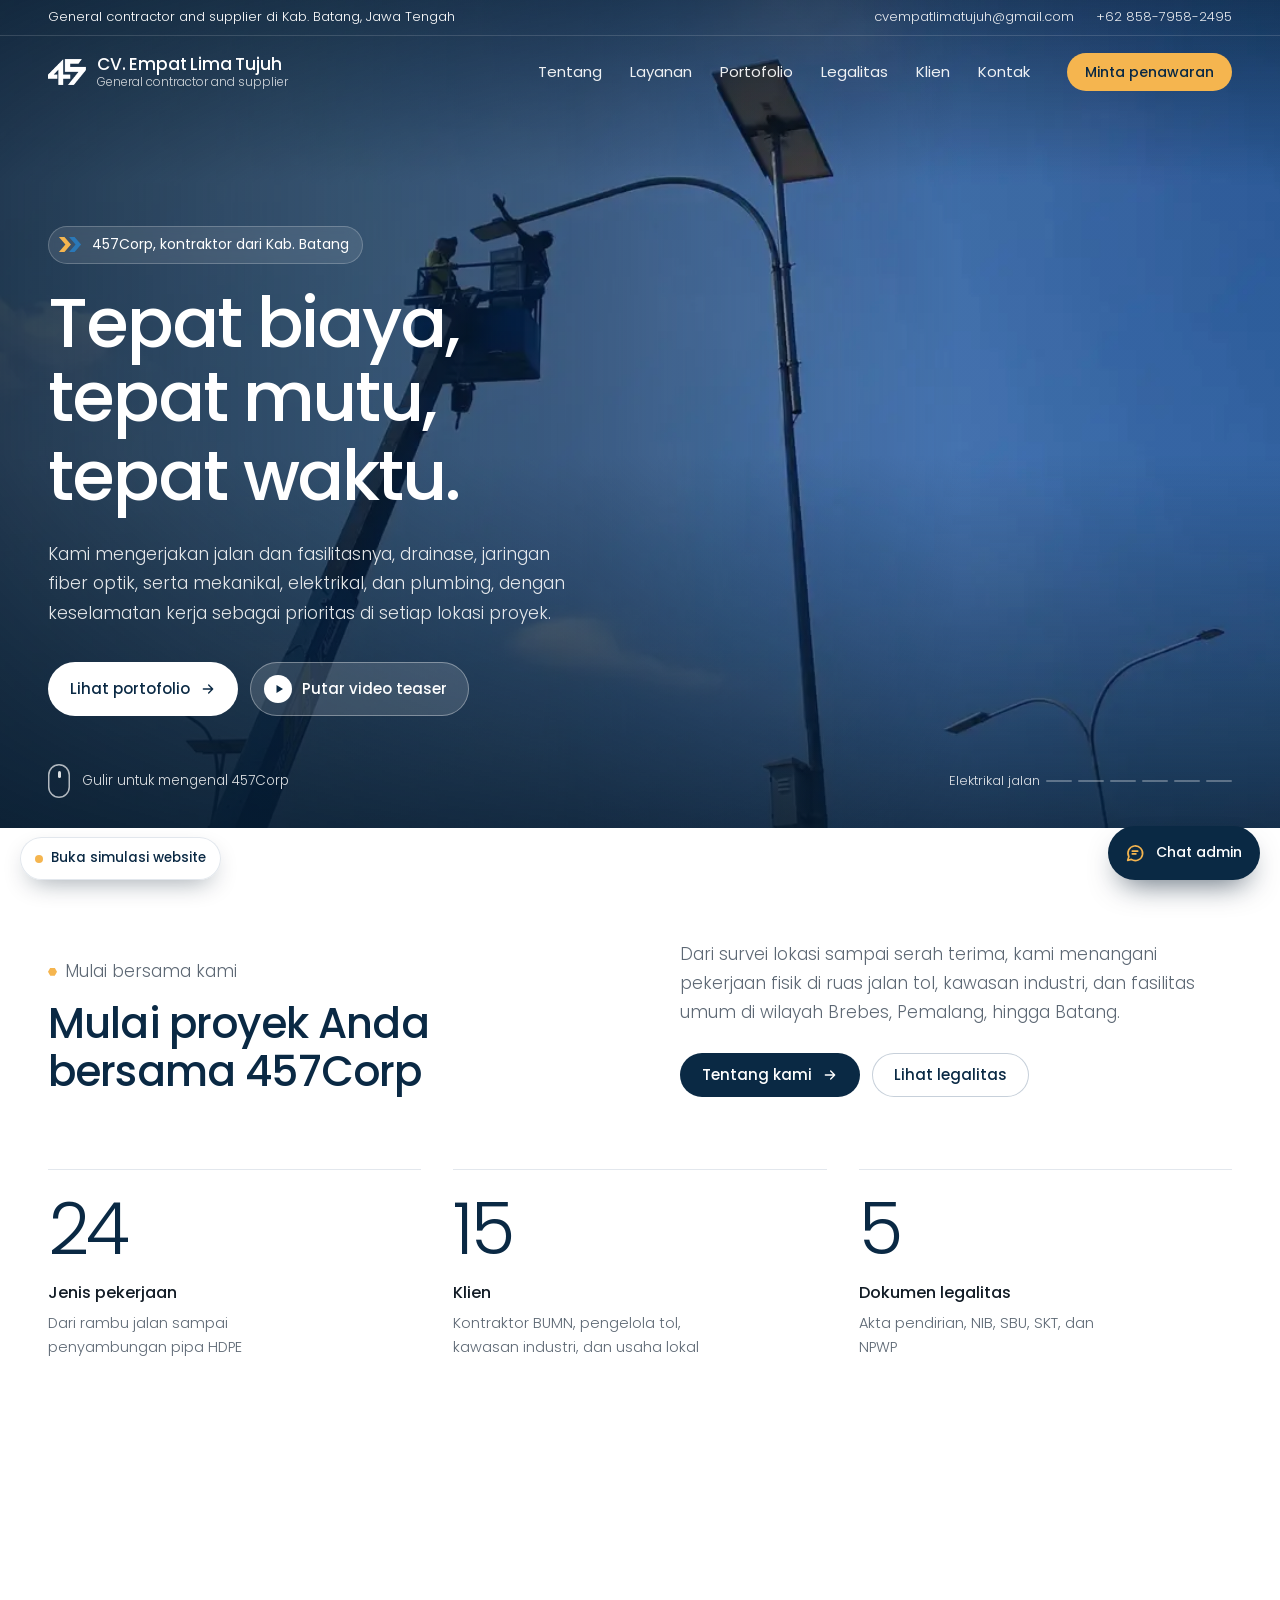
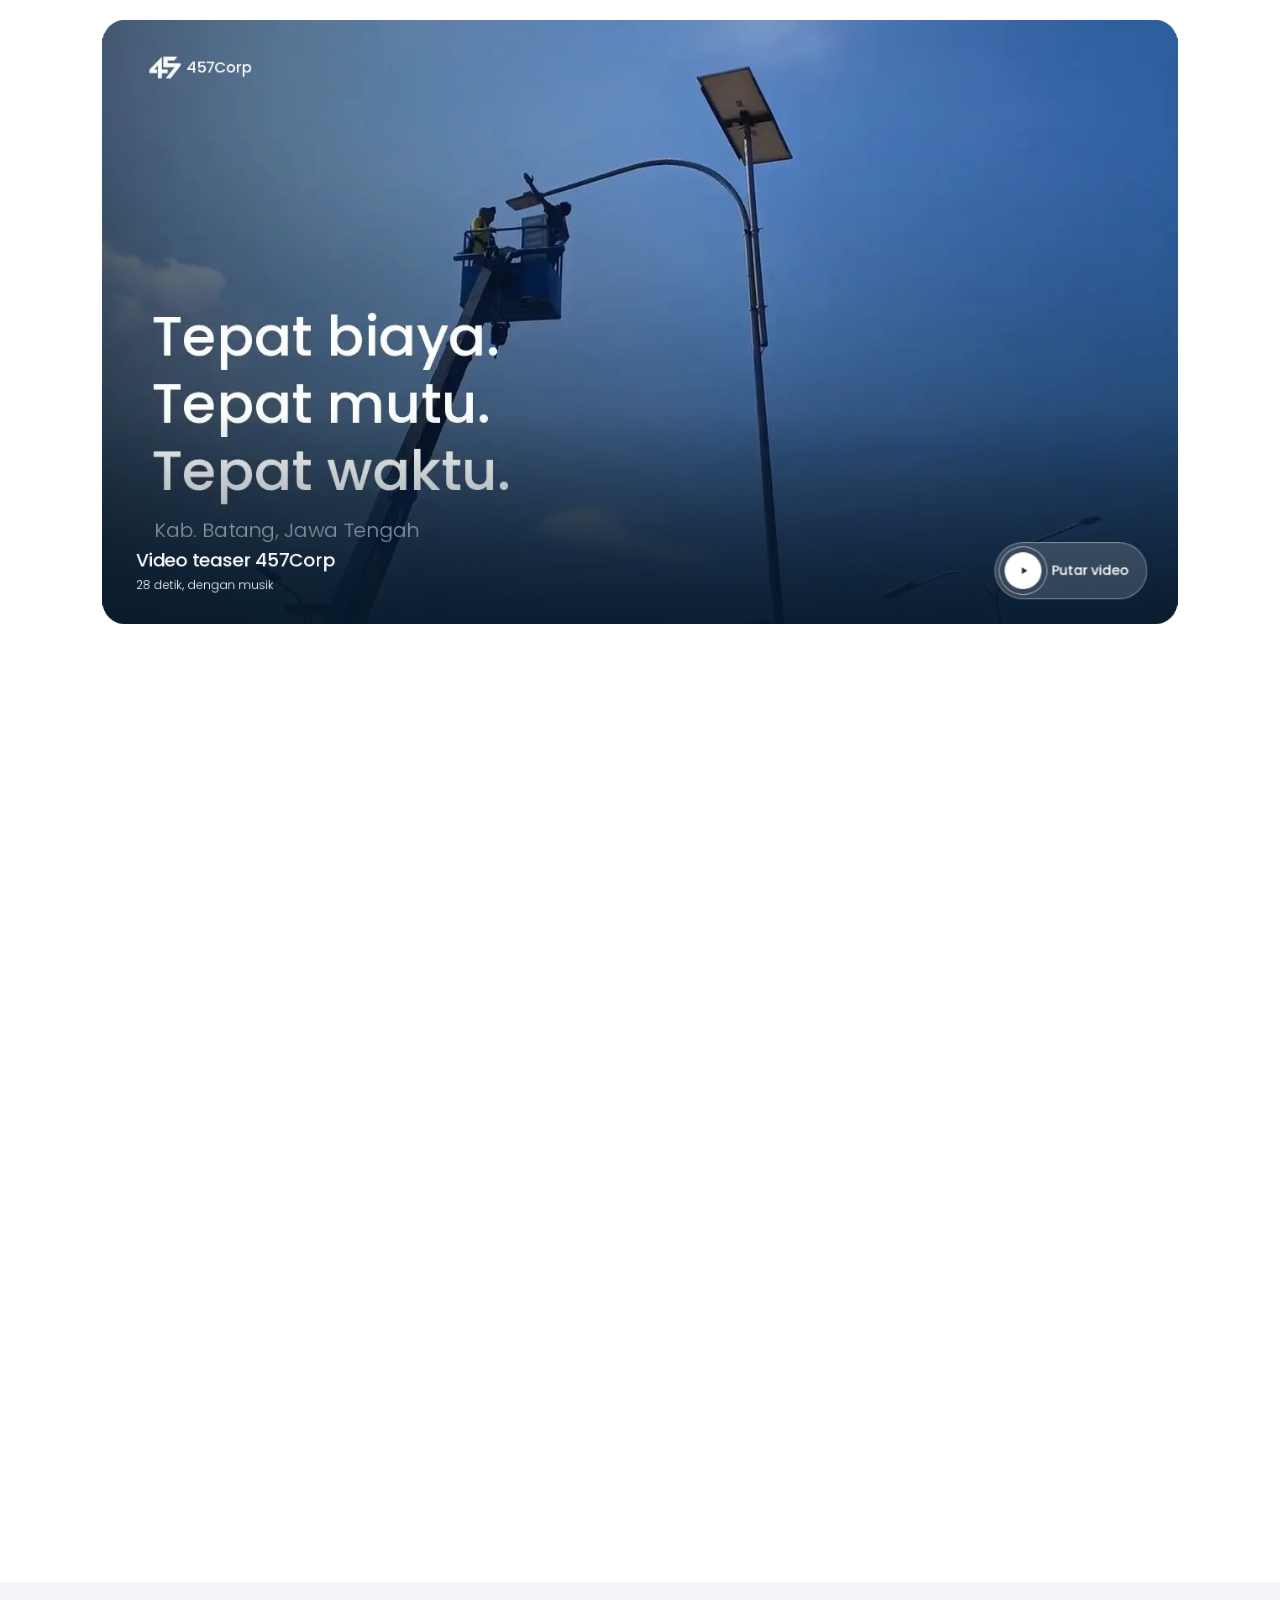
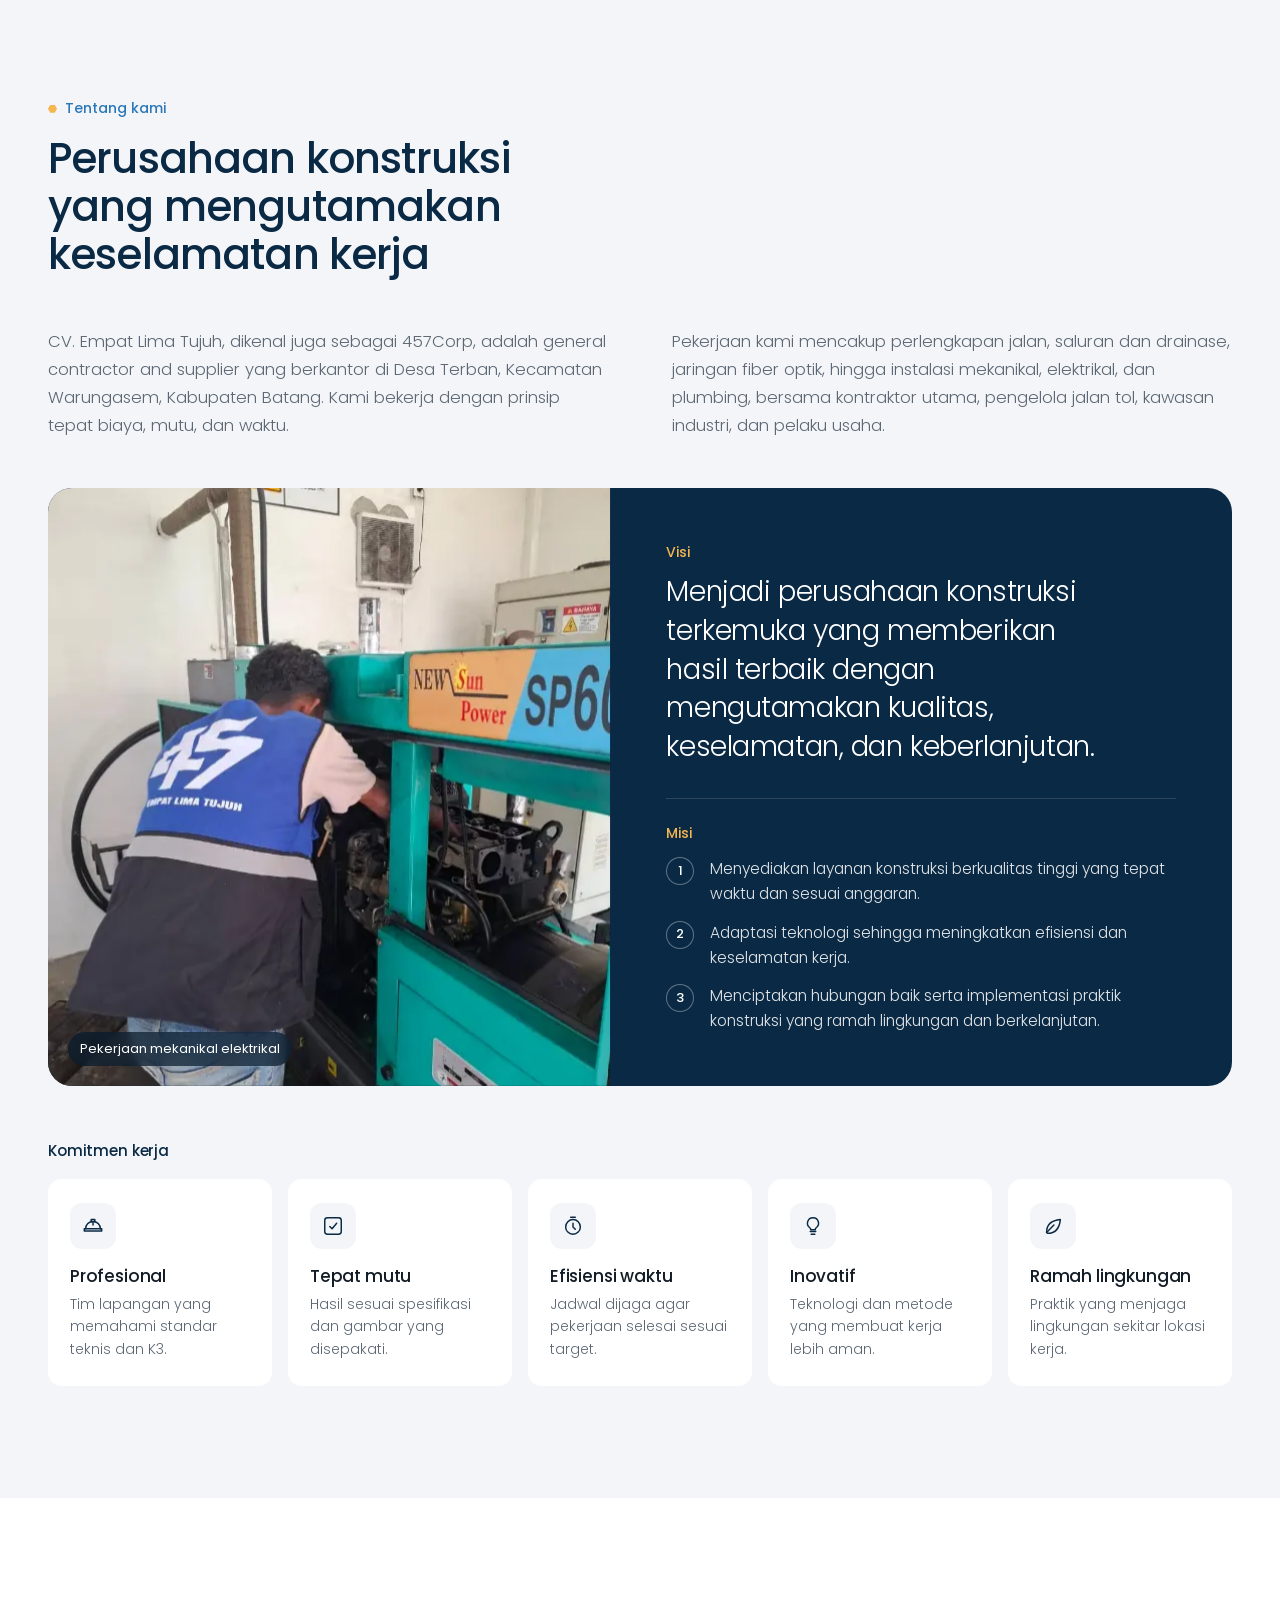
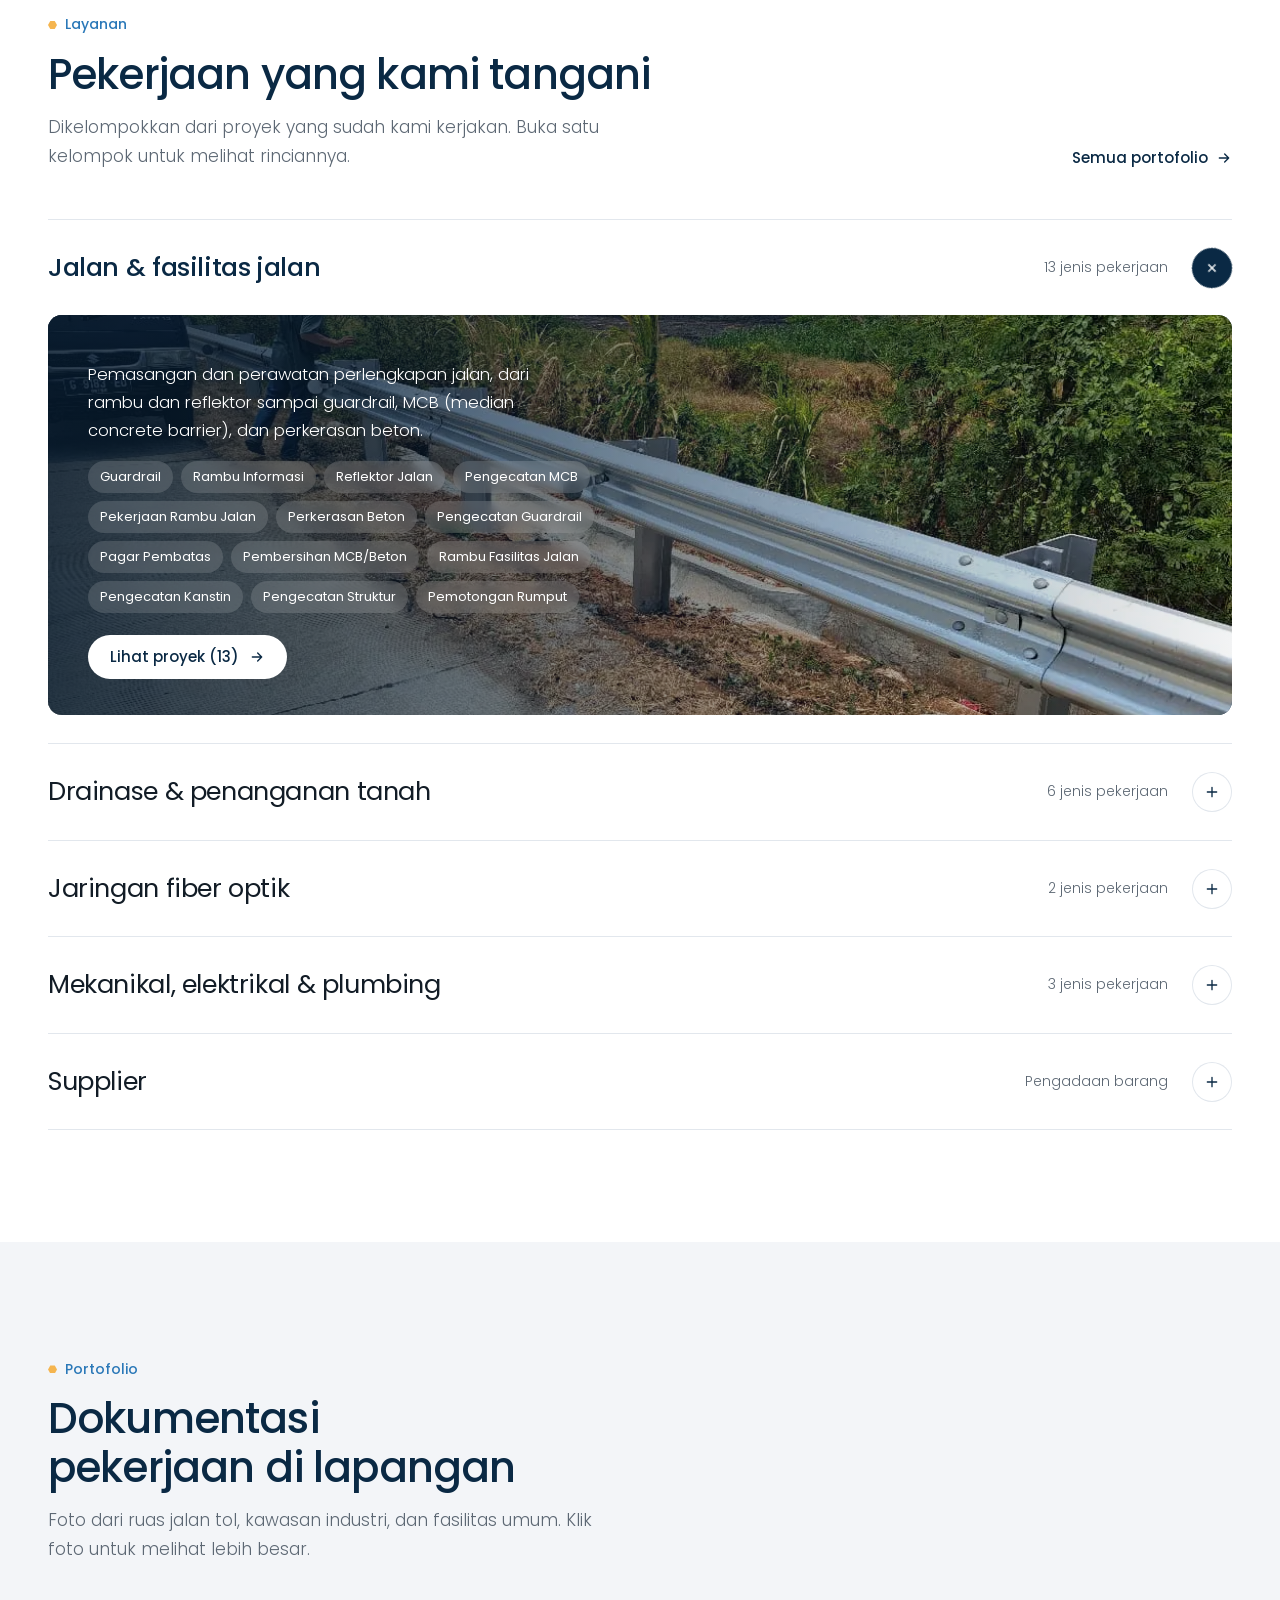
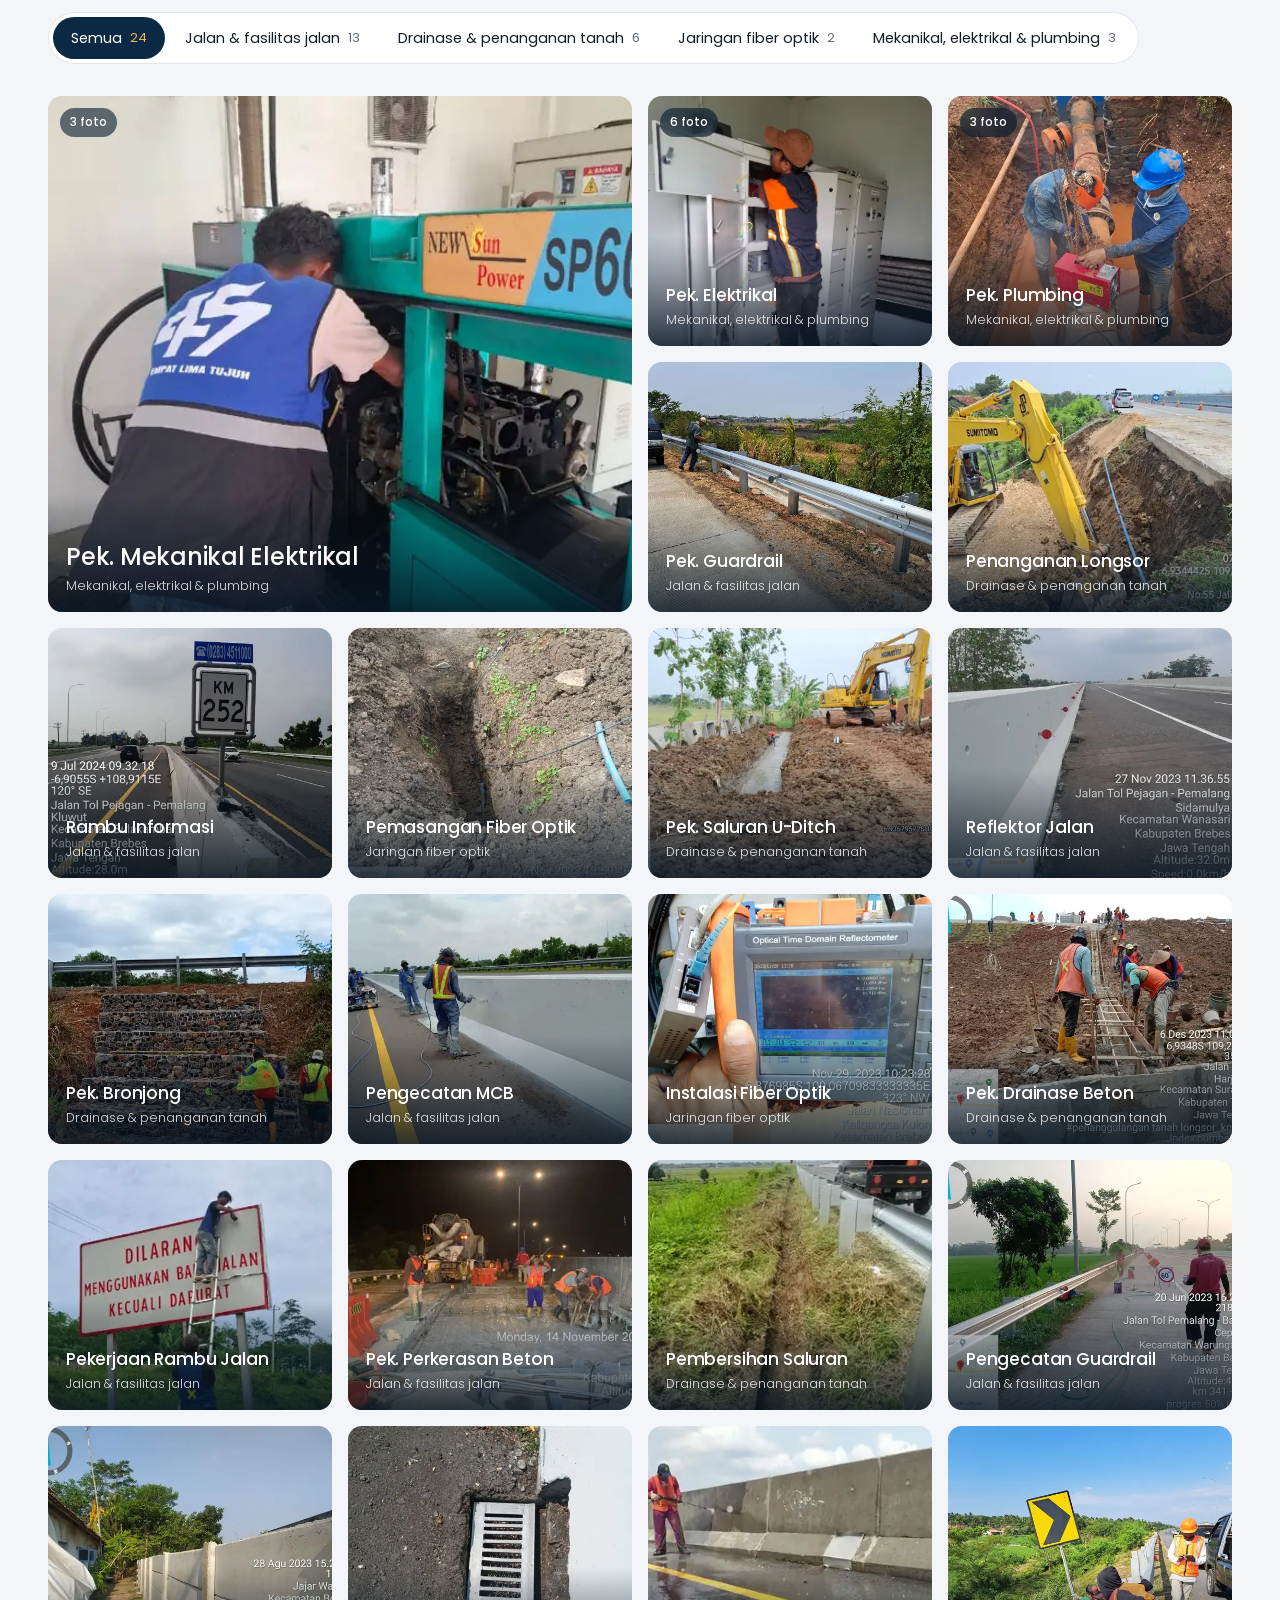
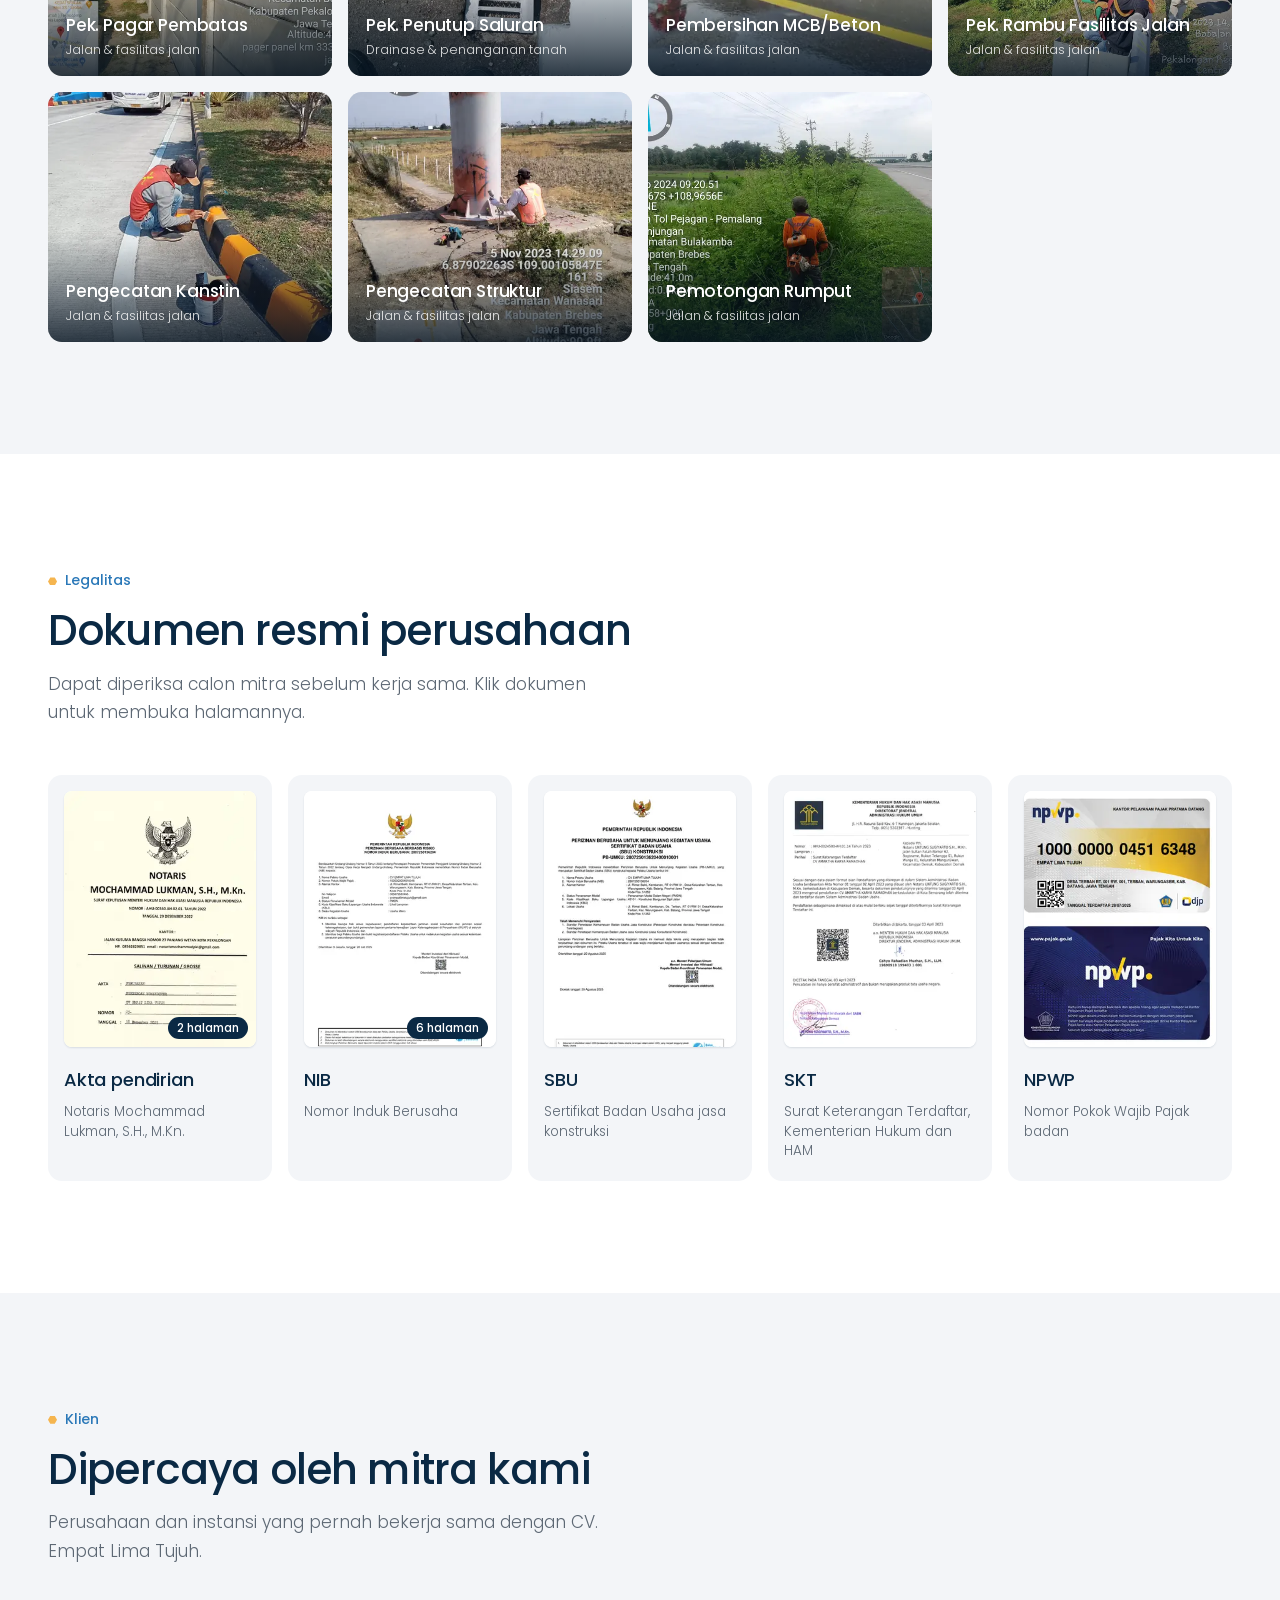
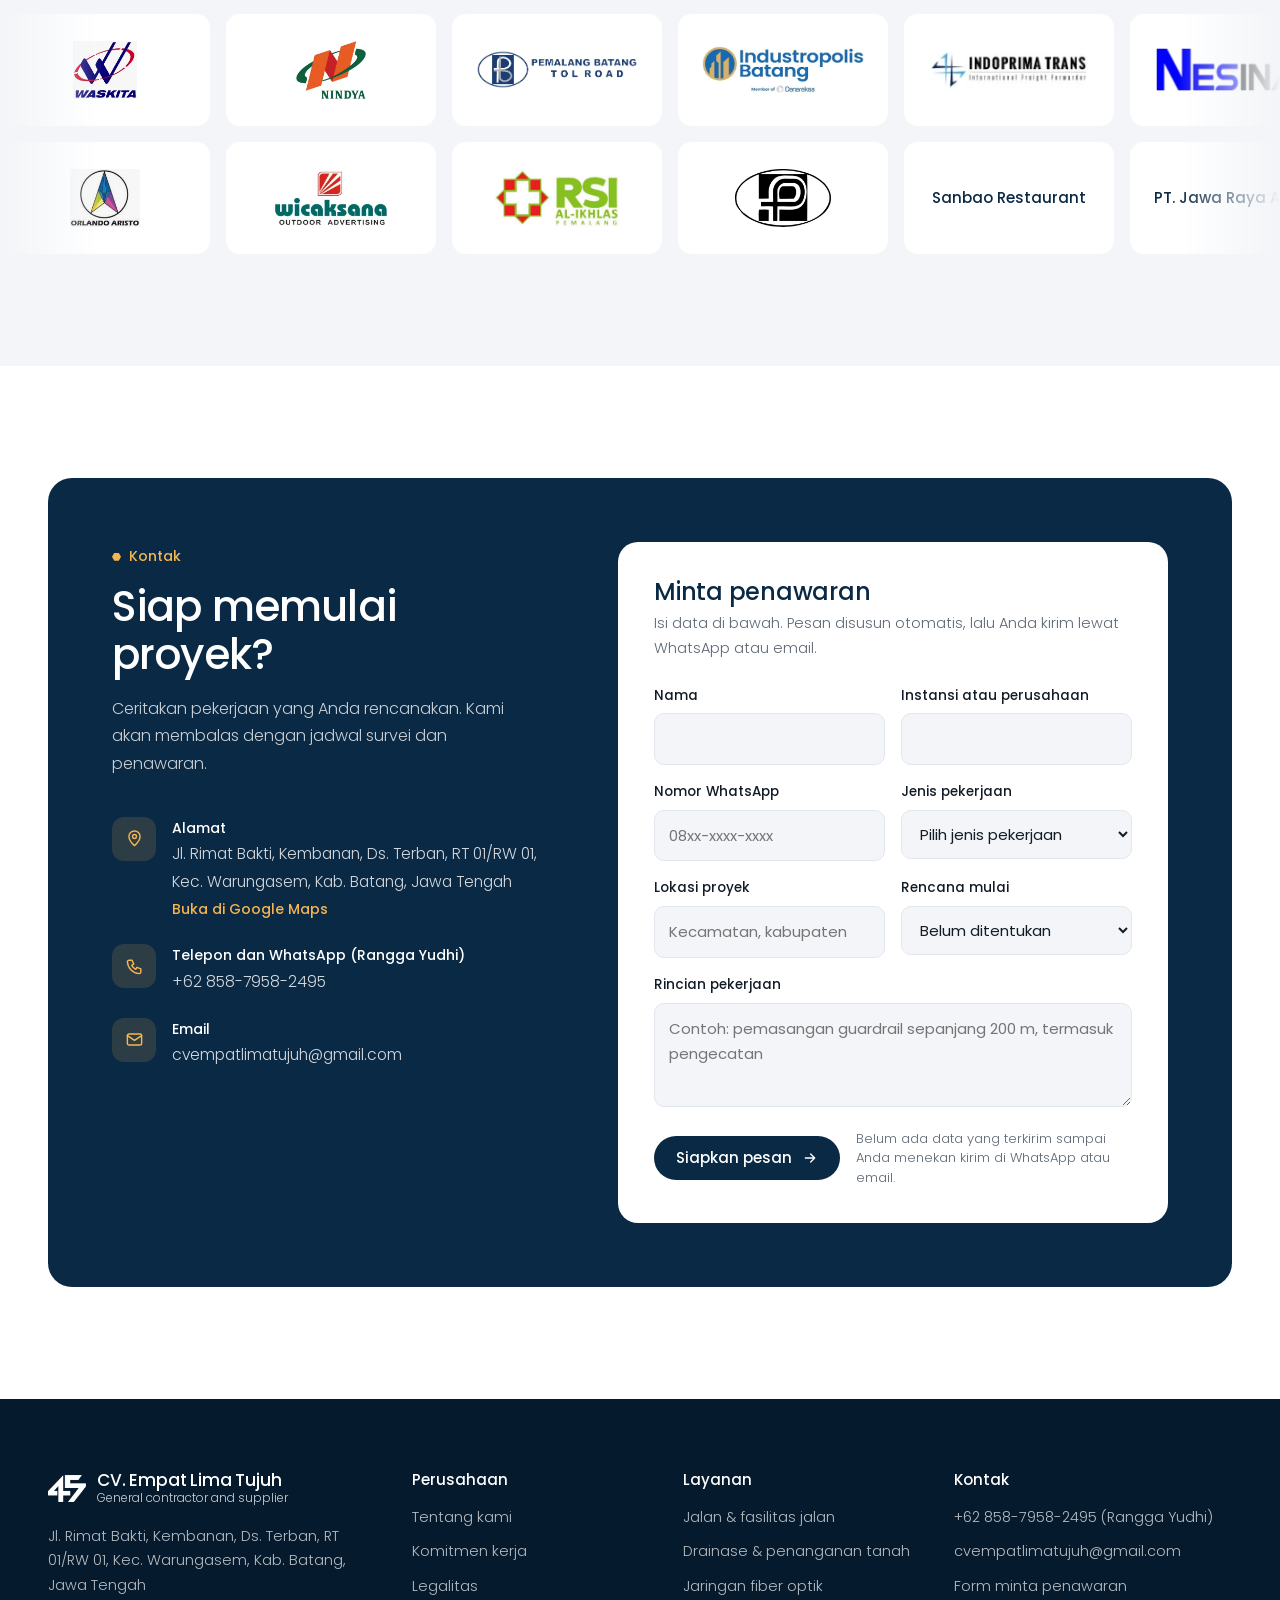
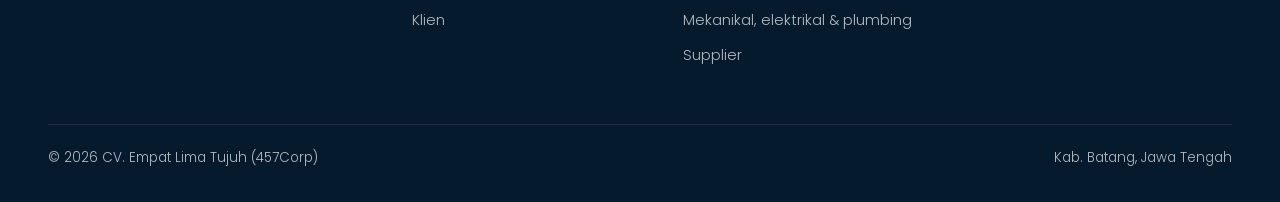
==== index.html @ 2f0ec63d "Website company profile CV. Empat Lima Tujuh Website statis 457Corp: beranda dengan video latar, lay" ====
<!DOCTYPE html>
<html lang="id">
<head>
<meta charset="utf-8">
<meta name="viewport" content="width=device-width, initial-scale=1">
<title>CV. Empat Lima Tujuh</title>
<meta name="description" content="CV. Empat Lima Tujuh (457Corp), general contractor and supplier di Kab. Batang, Jawa Tengah. Pekerjaan jalan, drainase, fiber optik, mekanikal, elektrikal, dan plumbing.">
<link rel="icon" href="img/logo-457.png">
<link rel="preconnect" href="https://fonts.googleapis.com">
<link rel="preconnect" href="https://fonts.gstatic.com" crossorigin>
<link href="https://fonts.googleapis.com/css2?family=Poppins:wght@300;400;500;600&display=swap" rel="stylesheet">
<link rel="stylesheet" href="css/style.css">
<meta property="og:type" content="website">
<meta property="og:title" content="CV. Empat Lima Tujuh (457Corp)">
<meta property="og:description" content="General contractor and supplier di Kab. Batang, Jawa Tengah. Tepat biaya, tepat mutu, tepat waktu.">
<meta property="og:image" content="img/og-image.jpg">
<meta name="twitter:card" content="summary_large_image">
<meta name="theme-color" content="#0A2944">
</head>
<body>
<a class="skip" href="#mulai">Lewati ke konten</a>
<div class="progress" id="progress" aria-hidden="true"></div>

<svg width="0" height="0" style="position:absolute" aria-hidden="true">
  <defs>
    <symbol id="chev" viewBox="0 0 26 16"><path d="M1 0h6l7 8-7 8H1l7-8z" fill="#F5B54F"/><path d="M12 0h6l7 8-7 8h-6l7-8z" fill="#2A78B8"/></symbol>
    <symbol id="ar" viewBox="0 0 24 24"><path d="M5 12h14M13 6l6 6-6 6" fill="none" stroke="currentColor" stroke-width="2" stroke-linecap="round" stroke-linejoin="round"/></symbol>
    <symbol id="arup" viewBox="0 0 24 24"><path d="M7 17 17 7M8 7h9v9" fill="none" stroke="currentColor" stroke-width="2" stroke-linecap="round" stroke-linejoin="round"/></symbol>
    <symbol id="plus" viewBox="0 0 24 24"><path d="M12 5v14M5 12h14" fill="none" stroke="currentColor" stroke-width="2" stroke-linecap="round"/></symbol>
    <symbol id="play" viewBox="0 0 24 24"><path d="M7 4v16l13-8z" fill="currentColor"/></symbol>
    <symbol id="xx" viewBox="0 0 24 24"><path d="M6 6l12 12M18 6 6 18" fill="none" stroke="currentColor" stroke-width="2.2" stroke-linecap="round"/></symbol>
  </defs>
</svg>

<header class="top" id="top">
  <div class="util"><div class="wrap">
    <span>General contractor and supplier di Kab. Batang, Jawa Tengah</span>
    <div class="r"><a href="mailto:cvempatlimatujuh@gmail.com">cvempatlimatujuh@gmail.com</a><a href="https://wa.me/6285879582495" target="_blank" rel="noopener">+62 858-7958-2495</a></div>
  </div></div>
  <div class="bar"><div class="wrap">
    <a class="brand" href="#beranda" aria-label="CV. Empat Lima Tujuh, ke beranda">
      <img src="img/logo-457.png" alt="" width="38" height="27">
      <span><b>CV. Empat Lima Tujuh</b><small>General contractor and supplier</small></span>
    </a>
    <nav class="nav" id="nav" aria-label="Navigasi utama">
      <a href="#tentang">Tentang</a>
      <a href="#layanan">Layanan</a>
      <a href="#portofolio">Portofolio</a>
      <a href="#legalitas">Legalitas</a>
      <a href="#klien">Klien</a>
      <a href="#kontak">Kontak</a>
    </nav>
    <a class="btn btn-signal" href="#kontak" id="cta-top">Minta penawaran</a>
    <button class="menu-btn" id="menu-btn" aria-label="Buka menu" aria-expanded="false" aria-controls="drawer">
      <svg width="26" height="26" viewBox="0 0 24 24" fill="none" stroke="currentColor" stroke-width="1.8" stroke-linecap="round"><path d="M4 8h16M4 16h16"/></svg>
    </button>
  </div></div>
</header>

<div class="drawer" id="drawer" aria-hidden="true">
  <div class="drawer-top"><span class="brand" style="color:#fff"><img src="img/logo-457.png" alt="" width="38" height="27" style="filter:brightness(0) invert(1)"><span><b>CV. Empat Lima Tujuh</b></span></span>
    <button class="x-btn" id="drawer-x" aria-label="Tutup menu"><svg width="20" height="20"><use href="#xx"/></svg></button></div>
  <nav aria-label="Menu ponsel">
    <a href="#tentang" style="transition-delay:.05s">Tentang</a><a href="#layanan" style="transition-delay:.1s">Layanan</a><a href="#portofolio" style="transition-delay:.15s">Portofolio</a><a href="#legalitas" style="transition-delay:.2s">Legalitas</a><a href="#klien" style="transition-delay:.25s">Klien</a><a href="#kontak" style="transition-delay:.3s">Kontak</a>
  </nav>
  <a class="btn btn-signal" href="#kontak">Minta penawaran</a>
</div>

<main>
<section class="hero" id="beranda">
  <div class="hero-media" aria-hidden="true">
    <img src="img/hero-poster.webp" alt="" fetchpriority="high">
    <video id="hero-video" muted loop playsinline preload="auto" poster="img/hero-poster.webp"><source src="media/hero-loop.mp4" type="video/mp4"></video>
  </div>
  <div class="hero-shade" aria-hidden="true"></div>
  <div class="wrap hero-inner">
    <p class="hero-tag"><svg><use href="#chev"/></svg>457Corp, kontraktor dari Kab. Batang</p>
    <h1><span class="ln"><span>Tepat biaya, tepat mutu,</span></span><span class="ln"><span>tepat waktu.</span></span></h1>
    <p class="hero-lead">Kami mengerjakan jalan dan fasilitasnya, drainase, jaringan fiber optik, serta mekanikal, elektrikal, dan plumbing, dengan keselamatan kerja sebagai prioritas di setiap lokasi proyek.</p>
    <div class="hero-cta">
      <a class="btn btn-white" href="#portofolio" id="cta-porto">Lihat portofolio <svg class="ar"><use href="#ar"/></svg></a>
      <button class="btn btn-glass" type="button" id="play-hero"><span class="play-ic"><svg><use href="#play"/></svg></span>Putar video teaser</button>
    </div>
  </div>
  <div class="wrap hero-foot">
    <a class="cue" href="#mulai"><span class="mouse" aria-hidden="true"></span>Gulir untuk mengenal 457Corp</a>
    <div class="scenes" id="scenes" aria-hidden="true"><span id="scene-name">Elektrikal jalan</span><i></i><i></i><i></i><i></i><i></i><i></i></div>
  </div>
</section>

<section class="sec" id="mulai">
  <div class="wrap">
    <div class="intro-grid">
      <div data-reveal>
        <p class="label">Mulai bersama kami</p>
        <h2>Mulai proyek Anda bersama 457Corp</h2>
      </div>
      <div data-reveal style="--i:1">
        <p>Dari survei lokasi sampai serah terima, kami menangani pekerjaan fisik di ruas jalan tol, kawasan industri, dan fasilitas umum di wilayah Brebes, Pemalang, hingga Batang.</p>
        <div class="row"><a class="btn btn-navy" href="#tentang">Tentang kami <svg class="ar"><use href="#ar"/></svg></a><a class="btn btn-line" href="#legalitas">Lihat legalitas</a></div>
      </div>
    </div>
    <div class="stats" id="facts">
      <div class="stat" data-reveal><b class="count" data-to="24">24</b><span>Jenis pekerjaan</span><small>Dari rambu jalan sampai penyambungan pipa HDPE</small></div>
      <div class="stat" data-reveal style="--i:1"><b class="count" data-to="15">15</b><span>Klien</span><small>Kontraktor BUMN, pengelola tol, kawasan industri, dan usaha lokal</small></div>
      <div class="stat" data-reveal style="--i:2"><b class="count" data-to="5">5</b><span>Dokumen legalitas</span><small>Akta pendirian, NIB, SBU, SKT, dan NPWP</small></div>
    </div>
  </div>
</section>

<section class="reel" id="video" aria-label="Video teaser">
  <div class="reel-sticky">
    <div class="reel-card" id="reel-card">
      <video id="reel-video" muted loop playsinline preload="none" poster="img/teaser-poster.webp"><source src="media/teaser.mp4" type="video/mp4"></video>
      <div class="reel-shade"></div>
      <button class="reel-play" type="button" id="reel-play"><span class="play-ic"><svg><use href="#play"/></svg></span>Putar video</button>
      <p class="reel-cap"><b>Video teaser 457Corp</b>28 detik, dengan musik</p>
    </div>
  </div>
</section>

<section class="sec soft" id="tentang">
  <div class="wrap">
    <div class="sec-head" data-reveal>
      <div><p class="label">Tentang kami</p><h2>Perusahaan konstruksi yang mengutamakan keselamatan kerja</h2></div>
    </div>
    <div class="about-text">
      <p data-reveal>CV. Empat Lima Tujuh, dikenal juga sebagai 457Corp, adalah general contractor and supplier yang berkantor di Desa Terban, Kecamatan Warungasem, Kabupaten Batang. Kami bekerja dengan prinsip tepat biaya, mutu, dan waktu.</p>
      <p data-reveal style="--i:1">Pekerjaan kami mencakup perlengkapan jalan, saluran dan drainase, jaringan fiber optik, hingga instalasi mekanikal, elektrikal, dan plumbing, bersama kontraktor utama, pengelola jalan tol, kawasan industri, dan pelaku usaha.</p>
    </div>
    <div class="about" data-reveal="scale">
      <div class="about-photo"><img src="img/p-mekanikal-elektrikal-1.webp" alt="Teknisi 457Corp memeriksa genset pada pekerjaan mekanikal elektrikal" loading="lazy"><span>Pekerjaan mekanikal elektrikal</span></div>
      <div class="about-body">
        <h3>Visi</h3>
        <blockquote>Menjadi perusahaan konstruksi terkemuka yang memberikan hasil terbaik dengan mengutamakan kualitas, keselamatan, dan keberlanjutan.</blockquote>
        <hr>
        <h3>Misi</h3>
        <ol class="misi">
          <li>Menyediakan layanan konstruksi berkualitas tinggi yang tepat waktu dan sesuai anggaran.</li>
          <li>Adaptasi teknologi sehingga meningkatkan efisiensi dan keselamatan kerja.</li>
          <li>Menciptakan hubungan baik serta implementasi praktik konstruksi yang ramah lingkungan dan berkelanjutan.</li>
        </ol>
      </div>
    </div>
    <div id="komitmen">
      <h3 class="values-title" data-reveal>Komitmen kerja</h3>
      <div class="values">
        <div class="value" data-reveal><div class="vi"><svg viewBox="0 0 24 24" fill="none" stroke="currentColor" stroke-width="1.6" stroke-linejoin="round" stroke-linecap="round"><path d="M4 15a8 8 0 0 1 16 0"/><path d="M2.5 15h19v2.5h-19z"/><path d="M10 7.3V5h4v2.3"/><path d="M12 7v4"/></svg></div><h3>Profesional</h3><p>Tim lapangan yang memahami standar teknis dan K3.</p></div>
        <div class="value" data-reveal style="--i:1"><div class="vi"><svg viewBox="0 0 24 24" fill="none" stroke="currentColor" stroke-width="1.6" stroke-linejoin="round" stroke-linecap="round"><rect x="3" y="3" width="18" height="18" rx="3"/><path d="m8.5 12.5 2.5 2.5 5-6"/></svg></div><h3>Tepat mutu</h3><p>Hasil sesuai spesifikasi dan gambar yang disepakati.</p></div>
        <div class="value" data-reveal style="--i:2"><div class="vi"><svg viewBox="0 0 24 24" fill="none" stroke="currentColor" stroke-width="1.6" stroke-linecap="round"><circle cx="12" cy="13" r="8"/><path d="M12 9v4l2.5 2.5M9.5 2.5h5"/></svg></div><h3>Efisiensi waktu</h3><p>Jadwal dijaga agar pekerjaan selesai sesuai target.</p></div>
        <div class="value" data-reveal style="--i:3"><div class="vi"><svg viewBox="0 0 24 24" fill="none" stroke="currentColor" stroke-width="1.6" stroke-linecap="round" stroke-linejoin="round"><path d="M9 18h6M10 21h4"/><path d="M12 3a6 6 0 0 0-3.5 10.9c.6.5 1 1.2 1 2.1h5c0-.9.4-1.6 1-2.1A6 6 0 0 0 12 3z"/></svg></div><h3>Inovatif</h3><p>Teknologi dan metode yang membuat kerja lebih aman.</p></div>
        <div class="value" data-reveal style="--i:4"><div class="vi"><svg viewBox="0 0 24 24" fill="none" stroke="currentColor" stroke-width="1.6" stroke-linecap="round" stroke-linejoin="round"><path d="M5 19c0-8 5-13 15-14-1 10-6 15-14 15"/><path d="M5 19 13 11"/></svg></div><h3>Ramah lingkungan</h3><p>Praktik yang menjaga lingkungan sekitar lokasi kerja.</p></div>
      </div>
    </div>
  </div>
</section>

<section class="sec" id="layanan">
  <div class="wrap">
    <div class="sec-head" data-reveal>
      <div><p class="label">Layanan</p><h2>Pekerjaan yang kami tangani</h2><p class="sub">Dikelompokkan dari proyek yang sudah kami kerjakan. Buka satu kelompok untuk melihat rinciannya.</p></div>
      <a class="link" href="#portofolio">Semua portofolio <svg class="ar"><use href="#ar"/></svg></a>
    </div>
    <div class="acc" id="svc" data-reveal></div>
  </div>
</section>

<section class="sec soft" id="portofolio">
  <div class="wrap">
    <div class="sec-head" data-reveal>
      <div><p class="label">Portofolio</p><h2>Dokumentasi pekerjaan di lapangan</h2><p class="sub">Foto dari ruas jalan tol, kawasan industri, dan fasilitas umum. Klik foto untuk melihat lebih besar.</p></div>
    </div>
    <div data-reveal><div class="filters" id="filters" role="group" aria-label="Filter kategori portofolio"><span class="pill" id="pill" aria-hidden="true"></span></div></div>
    <div class="grid" id="grid"></div>
  </div>
</section>

<section class="sec" id="legalitas">
  <div class="wrap">
    <div class="sec-head" data-reveal>
      <div><p class="label">Legalitas</p><h2>Dokumen resmi perusahaan</h2><p class="sub">Dapat diperiksa calon mitra sebelum kerja sama. Klik dokumen untuk membuka halamannya.</p></div>
    </div>
    <div class="docs" id="docs"></div>
  </div>
</section>

<section class="sec soft" id="klien">
  <div class="wrap">
    <div class="sec-head" data-reveal>
      <div><p class="label">Klien</p><h2>Dipercaya oleh mitra kami</h2><p class="sub">Perusahaan dan instansi yang pernah bekerja sama dengan CV. Empat Lima Tujuh.</p></div>
    </div>
  </div>
  <div data-reveal="fade" id="clients"></div>
</section>

<section class="sec" id="kontak">
  <div class="wrap">
    <div class="contact" data-reveal="scale">
      <div>
        <p class="label" style="color:var(--signal)">Kontak</p>
        <h2>Siap memulai proyek?</h2>
        <p class="lead">Ceritakan pekerjaan yang Anda rencanakan. Kami akan membalas dengan jadwal survei dan penawaran.</p>
        <div class="info">
          <div><span class="ic"><svg viewBox="0 0 24 24" fill="none" stroke="currentColor" stroke-width="1.8" stroke-linecap="round" stroke-linejoin="round"><path d="M12 21s-7-6.2-7-11.5a7 7 0 0 1 14 0C19 14.8 12 21 12 21z"/><circle cx="12" cy="9.5" r="2.5"/></svg></span>
            <p><b>Alamat</b><span>Jl. Rimat Bakti, Kembanan, Ds. Terban, RT 01/RW 01, Kec. Warungasem, Kab. Batang, Jawa Tengah</span><br><a href="https://www.google.com/maps/search/?api=1&amp;query=Desa+Terban+Warungasem+Batang+Jawa+Tengah" target="_blank" rel="noopener" style="color:var(--signal);font-weight:500;font-size:14px">Buka di Google Maps</a></p></div>
          <div><span class="ic"><svg viewBox="0 0 24 24" fill="none" stroke="currentColor" stroke-width="1.8" stroke-linecap="round" stroke-linejoin="round"><path d="M5 4h4l2 5-2.5 1.5a11 11 0 0 0 5 5L15 13l5 2v4a2 2 0 0 1-2 2A16 16 0 0 1 3 6a2 2 0 0 1 2-2"/></svg></span>
            <p><b>Telepon dan WhatsApp (Rangga Yudhi)</b><a href="https://wa.me/6285879582495" target="_blank" rel="noopener">+62 858-7958-2495</a></p></div>
          <div><span class="ic"><svg viewBox="0 0 24 24" fill="none" stroke="currentColor" stroke-width="1.8" stroke-linecap="round" stroke-linejoin="round"><rect x="3" y="5" width="18" height="14" rx="2"/><path d="m3 7 9 6 9-6"/></svg></span>
            <p><b>Email</b><a href="mailto:cvempatlimatujuh@gmail.com">cvempatlimatujuh@gmail.com</a></p></div>
        </div>
      </div>

      <form class="form" id="quote" novalidate>
        <h3>Minta penawaran</h3>
        <p>Isi data di bawah. Pesan disusun otomatis, lalu Anda kirim lewat WhatsApp atau email.</p>
        <div class="fields">
          <div class="field"><label for="q-nama">Nama</label><input id="q-nama" name="nama" autocomplete="name" required><span class="err">Isi nama Anda.</span></div>
          <div class="field"><label for="q-org">Instansi atau perusahaan</label><input id="q-org" name="org" autocomplete="organization"></div>
          <div class="field"><label for="q-hp">Nomor WhatsApp</label><input id="q-hp" name="hp" inputmode="tel" autocomplete="tel" required placeholder="08xx-xxxx-xxxx"><span class="err">Isi nomor yang bisa dihubungi.</span></div>
          <div class="field"><label for="q-jenis">Jenis pekerjaan</label>
            <select id="q-jenis" name="jenis" required><option value="">Pilih jenis pekerjaan</option></select><span class="err">Pilih jenis pekerjaan.</span></div>
          <div class="field"><label for="q-lokasi">Lokasi proyek</label><input id="q-lokasi" name="lokasi" placeholder="Kecamatan, kabupaten"></div>
          <div class="field"><label for="q-mulai">Rencana mulai</label>
            <select id="q-mulai" name="mulai"><option value="">Belum ditentukan</option><option>Secepatnya</option><option>Dalam 1 bulan</option><option>1 sampai 3 bulan lagi</option><option>Lebih dari 3 bulan lagi</option></select></div>
          <div class="field full"><label for="q-detail">Rincian pekerjaan</label><textarea id="q-detail" name="detail" placeholder="Contoh: pemasangan guardrail sepanjang 200 m, termasuk pengecatan"></textarea></div>
        </div>
        <div class="form-actions">
          <button class="btn btn-navy" type="submit" id="q-submit">Siapkan pesan <svg class="ar"><use href="#ar"/></svg></button>
          <small>Belum ada data yang terkirim sampai Anda menekan kirim di WhatsApp atau email.</small>
        </div>
        <div class="summary" id="summary" aria-live="polite"><div><div class="in">
          <h4>Pesan Anda siap dikirim</h4>
          <pre id="msg"></pre>
          <div class="row">
            <a class="btn btn-wa" id="send-wa" href="#" target="_blank" rel="noopener">Kirim lewat WhatsApp</a>
            <a class="btn btn-line" id="send-mail" href="#">Kirim lewat email</a>
            <button class="btn btn-line" type="button" id="copy-msg">Salin pesan</button>
          </div>
          <p class="status" id="send-status"></p>
        </div></div></div>
      </form>
    </div>
  </div>
</section>
</main>

<footer class="foot">
  <div class="wrap">
    <div class="foot-grid">
      <div>
        <a class="brand" href="#beranda"><img src="img/logo-457.png" alt="" width="38" height="27"><span><b>CV. Empat Lima Tujuh</b><small>General contractor and supplier</small></span></a>
        <p class="addr">Jl. Rimat Bakti, Kembanan, Ds. Terban, RT 01/RW 01, Kec. Warungasem, Kab. Batang, Jawa Tengah</p>
      </div>
      <div><h4>Perusahaan</h4><ul><li><a href="#tentang">Tentang kami</a></li><li><a href="#komitmen">Komitmen kerja</a></li><li><a href="#legalitas">Legalitas</a></li><li><a href="#klien">Klien</a></li></ul></div>
      <div><h4>Layanan</h4><ul id="foot-svc"></ul></div>
      <div><h4>Kontak</h4><ul><li><a href="https://wa.me/6285879582495" target="_blank" rel="noopener">+62 858-7958-2495 (Rangga Yudhi)</a></li><li><a href="mailto:cvempatlimatujuh@gmail.com">cvempatlimatujuh@gmail.com</a></li><li><a href="#kontak">Form minta penawaran</a></li></ul></div>
    </div>
    <div class="copy"><span>© 2026 CV. Empat Lima Tujuh (457Corp)</span><span>Kab. Batang, Jawa Tengah</span></div>
  </div>
</footer>

<div class="layer" id="lb" role="dialog" aria-modal="true" aria-labelledby="lb-title" aria-hidden="true">
  <div class="layer-top"><div><b id="lb-title"></b><br><span id="lb-sub"></span></div>
    <button class="x-btn" id="lb-x" aria-label="Tutup"><svg width="20" height="20"><use href="#xx"/></svg></button></div>
  <div class="lb-stage">
    <img id="lb-img" alt="">
    <button class="lb-nav lb-prev" id="lb-prev" aria-label="Foto sebelumnya"><svg width="22" height="22" viewBox="0 0 24 24" fill="none" stroke="currentColor" stroke-width="2" stroke-linecap="round" stroke-linejoin="round"><path d="m15 5-7 7 7 7"/></svg></button>
    <button class="lb-nav lb-next" id="lb-next" aria-label="Foto berikutnya"><svg width="22" height="22" viewBox="0 0 24 24" fill="none" stroke="currentColor" stroke-width="2" stroke-linecap="round" stroke-linejoin="round"><path d="m9 5 7 7-7 7"/></svg></button>
  </div>
  <div class="lb-dots" id="lb-dots"></div>
</div>

<div class="layer" id="vm" role="dialog" aria-modal="true" aria-label="Video teaser 457Corp" aria-hidden="true">
  <div class="layer-top"><div><b>Video teaser 457Corp</b><br><span>28 detik, dengan musik</span></div>
    <button class="x-btn" id="vm-x" aria-label="Tutup video"><svg width="20" height="20"><use href="#xx"/></svg></button></div>
  <div class="vm-stage"><video id="vm-video" controls playsinline preload="none" poster="img/teaser-poster.webp"><source src="media/teaser.mp4" type="video/mp4"></video></div>
</div>

<a class="fab" href="https://wa.me/6285879582495" target="_blank" rel="noopener" aria-label="Chat admin lewat WhatsApp"><svg viewBox="0 0 24 24" fill="none" stroke="currentColor" stroke-width="1.8" stroke-linecap="round" stroke-linejoin="round"><path d="M4 20l1.3-3.9A8 8 0 1 1 8 19z"/><path d="M9 10h6M9 13h4"/></svg><span>Chat admin</span></a>
<a class="sim-pill" id="sim-pill" href="simulasi.html"><i></i><span>Buka simulasi website</span></a>

<div class="sim-cursor" id="sim-cursor" aria-hidden="true"><span class="ring"></span>
  <svg width="26" height="26" viewBox="0 0 24 24"><path d="M4 2.5v17l4.6-4.3 3 6.5 3-1.4-3-6.4H18z" fill="#fff" stroke="#0A2944" stroke-width="1.6" stroke-linejoin="round"/></svg></div>

<script src="js/main.js"></script>
</body>
</html>
---- css/style.css ----
:root{
  /* Palet: navy logo 457Corp, amber dan biru chevron, abu dingin untuk seksi selang-seling */
  --navy:#0A2944;
  --navy-900:#061A2D;
  --navy-700:#123B60;
  --signal:#F5B54F;
  --blue:#2A78B8;
  --soft:#F3F5F8;
  --ink:#121C26;
  --muted:#5D6874;
  --line:#E2E7ED;
  --white:#FFFFFF;
  --font:"Poppins",system-ui,-apple-system,"Segoe UI",Roboto,Arial,sans-serif;
  --r:14px; --r-lg:24px;
  --ease:cubic-bezier(.2,.7,.2,1);
  --wrap:1240px;
  --hex:polygon(25% 0,75% 0,100% 50%,75% 100%,25% 100%,0 50%);
  /* Layout: hero video layar penuh, seksi putih dan abu bergantian, kartu bersudut 14px, satu panel navy per bagian penting */
  color-scheme:light;
}
*{box-sizing:border-box}
html{-webkit-text-size-adjust:100%}
body{margin:0;background:var(--white);color:var(--ink);font-family:var(--font);font-size:16px;line-height:1.7;font-weight:400;-webkit-font-smoothing:antialiased}
img,video{max-width:100%;display:block}
a{color:inherit}
button,input,select,textarea{font:inherit;color:inherit}
:focus-visible{outline:2px solid var(--signal);outline-offset:3px;border-radius:6px}
h1,h2,h3,h4{margin:0;font-weight:500;line-height:1.15;text-wrap:balance;letter-spacing:-.02em}
h2{font-size:clamp(28px,3.3vw,42px);color:var(--navy)}
h3{font-size:20px;letter-spacing:-.01em}
p{margin:0}
.wrap{max-width:var(--wrap);margin:0 auto;padding:0 28px}
.sec{padding:112px 0;scroll-margin-top:72px}
.soft{background:var(--soft)}
.label{display:inline-flex;align-items:center;gap:8px;font-size:14px;font-weight:500;color:var(--blue);margin-bottom:14px}
.label::before{content:"";width:9px;height:8px;background:var(--signal);clip-path:var(--hex)}
.sec-head{display:flex;flex-wrap:wrap;align-items:flex-end;justify-content:space-between;gap:20px 48px;margin-bottom:48px}
.sec-head > div{max-width:640px}
.sec-head p.sub{color:var(--muted);margin-top:14px;max-width:56ch;font-weight:300;font-size:17px}
.skip{position:absolute;left:-999px;top:8px;background:var(--navy);color:#fff;padding:8px 14px;z-index:200;border-radius:8px}
.skip:focus{left:8px}

/* tombol */
.btn{display:inline-flex;align-items:center;gap:10px;font-weight:500;font-size:15px;text-decoration:none;border:0;cursor:pointer;padding:13px 22px;border-radius:999px;line-height:1.2;transition:background .25s,color .25s,transform .25s var(--ease),box-shadow .25s;white-space:nowrap}
.btn .ar{width:16px;height:16px;transition:transform .3s var(--ease)}
.btn:hover .ar{transform:translateX(4px)}
.btn:active{transform:scale(.98)}
.btn-signal{background:var(--signal);color:var(--navy)}
.btn-signal:hover{background:#F8C46A}
.btn-navy{background:var(--navy);color:#fff}
.btn-navy:hover{background:var(--navy-700)}
.btn-white{background:#fff;color:var(--navy)}
.btn-white:hover{box-shadow:0 10px 30px -10px rgba(0,0,0,.4)}
.btn-glass{background:rgba(255,255,255,.14);color:#fff;backdrop-filter:blur(10px);-webkit-backdrop-filter:blur(10px);box-shadow:inset 0 0 0 1px rgba(255,255,255,.35)}
.btn-glass:hover{background:rgba(255,255,255,.24)}
.btn-line{background:transparent;color:var(--navy);box-shadow:inset 0 0 0 1px #C7D0DA}
.btn-line:hover{box-shadow:inset 0 0 0 1px var(--navy)}
.link{display:inline-flex;align-items:center;gap:8px;font-weight:500;color:var(--navy);text-decoration:none;font-size:15px}
.link .ar{width:16px;height:16px;transition:transform .3s var(--ease)}
.link:hover .ar{transform:translateX(4px)}
.play-ic{width:28px;height:28px;border-radius:50%;background:#fff;color:var(--navy);display:grid;place-items:center;margin-left:-8px}
.play-ic svg{width:12px;height:12px;margin-left:2px}

/* ---------- header ---------- */
.progress{position:fixed;left:0;top:0;height:2px;width:100%;background:var(--signal);transform-origin:0 50%;transform:scaleX(0);z-index:90}
.top{position:fixed;left:0;right:0;top:0;z-index:60;color:#fff;transition:background .35s,color .35s,box-shadow .35s}
.util{height:36px;font-size:13px;font-weight:300;overflow:hidden;transition:height .35s var(--ease),opacity .35s;border-bottom:1px solid rgba(255,255,255,.14)}
.util .wrap{display:flex;align-items:center;height:100%;gap:24px}
.util a{text-decoration:none;opacity:.9}
.util a:hover{opacity:1;text-decoration:underline}
.util .r{margin-left:auto;display:flex;gap:22px}
.bar .wrap{display:flex;align-items:center;gap:24px;height:72px}
.brand{display:flex;align-items:center;gap:11px;text-decoration:none;flex-shrink:0}
.brand img{width:38px;height:auto;transition:filter .35s}
.top:not(.solid) .brand img,.foot .brand img{filter:brightness(0) invert(1)}
.brand b{font-size:17px;font-weight:500;line-height:1.1;display:block;letter-spacing:-.01em}
.brand small{display:block;font-size:12px;font-weight:300;opacity:.8;line-height:1.3}
.nav{display:flex;gap:2px;margin-left:auto}
.nav a{position:relative;text-decoration:none;font-weight:400;font-size:15px;padding:8px 13px;border-radius:999px;opacity:.92}
.nav a::after{content:"";position:absolute;left:13px;right:13px;bottom:2px;height:2px;border-radius:2px;background:var(--signal);transform:scaleX(0);transform-origin:left;transition:transform .35s var(--ease)}
.nav a:hover::after,.nav a.active::after{transform:scaleX(1)}
.top .btn{padding:11px 18px;font-size:14px}
.top.solid{background:rgba(255,255,255,.92);color:var(--ink);backdrop-filter:saturate(1.4) blur(14px);-webkit-backdrop-filter:saturate(1.4) blur(14px);box-shadow:0 1px 0 var(--line)}
.top.solid .util{height:0;opacity:0;border:0}
.top.solid .brand{color:var(--navy)}
.menu-btn{display:none;margin-left:auto;background:none;border:0;padding:8px;cursor:pointer;color:inherit}
.drawer{position:fixed;inset:0;z-index:70;background:var(--navy-900);color:#fff;display:flex;flex-direction:column;padding:22px 24px 32px;transform:translateX(100%);transition:transform .5s var(--ease);visibility:hidden}
.drawer.open{transform:none;visibility:visible}
.drawer-top{display:flex;align-items:center;justify-content:space-between}
.drawer nav{display:flex;flex-direction:column;margin-top:40px}
.drawer nav a{text-decoration:none;font-size:26px;font-weight:400;padding:12px 0;border-bottom:1px solid rgba(255,255,255,.1);opacity:0;transform:translateX(24px);transition:opacity .4s,transform .5s var(--ease)}
.drawer.open nav a{opacity:1;transform:none}
.drawer .btn{margin-top:auto;justify-content:center}
.x-btn{background:rgba(255,255,255,.1);border:0;color:#fff;width:44px;height:44px;border-radius:50%;cursor:pointer;display:grid;place-items:center;transition:background .2s,transform .3s var(--ease)}
.x-btn:hover{background:rgba(255,255,255,.2);transform:rotate(90deg)}

/* ---------- hero ---------- */
.hero{position:relative;min-height:min(92vh,860px);display:flex;flex-direction:column;justify-content:flex-end;color:#fff;background:var(--navy-900);overflow:hidden;isolation:isolate}
.hero-media{position:absolute;inset:0;z-index:-2}
.hero-media img,.hero-media video{position:absolute;inset:0;width:100%;height:100%;object-fit:cover}
.hero-media video{opacity:0;transition:opacity 1.2s ease}
.hero-media video.ready{opacity:1}
.hero-shade{position:absolute;inset:0;z-index:-1;background:linear-gradient(90deg,rgba(6,26,45,.82) 0%,rgba(6,26,45,.5) 45%,rgba(6,26,45,.1) 75%),linear-gradient(0deg,rgba(6,26,45,.75) 0%,rgba(6,26,45,0) 45%),linear-gradient(180deg,rgba(6,26,45,.55) 0%,rgba(6,26,45,0) 22%)}
.hero-inner{padding-top:170px;padding-bottom:48px;width:100%}
.hero-tag{display:inline-flex;align-items:center;gap:10px;font-size:14px;font-weight:400;padding:7px 14px 7px 10px;border-radius:999px;background:rgba(255,255,255,.1);box-shadow:inset 0 0 0 1px rgba(255,255,255,.22);backdrop-filter:blur(8px);-webkit-backdrop-filter:blur(8px)}
.hero-tag svg{width:24px;height:15px}
.hero h1{font-size:clamp(38px,5.4vw,70px);font-weight:500;line-height:1.08;letter-spacing:-.03em;margin-top:22px;max-width:15ch}
.ln{display:block;overflow:hidden;padding-bottom:.06em}
.ln > span{display:block}
.hero-lead{font-size:clamp(16px,1.35vw,19px);font-weight:300;max-width:52ch;margin-top:22px;color:rgba(255,255,255,.88)}
.hero-cta{display:flex;flex-wrap:wrap;gap:12px;margin-top:34px}
.hero-foot{display:flex;align-items:center;justify-content:space-between;gap:20px;padding-bottom:30px;width:100%}
.cue{display:inline-flex;align-items:center;gap:12px;font-size:13.5px;font-weight:300;text-decoration:none;opacity:.85}
.mouse{width:22px;height:34px;border-radius:12px;box-shadow:inset 0 0 0 1.5px rgba(255,255,255,.8);position:relative}
.mouse::after{content:"";position:absolute;left:50%;top:7px;width:3px;height:7px;margin-left:-1.5px;border-radius:2px;background:#fff;animation:wheel 1.8s var(--ease) infinite}
@keyframes wheel{0%{opacity:0;transform:translateY(-3px)}30%{opacity:1}100%{opacity:0;transform:translateY(9px)}}
.scenes{display:flex;gap:6px;align-items:center;font-size:13px;font-weight:300;opacity:.85}
.scenes i{display:block;width:26px;height:2px;border-radius:2px;background:rgba(255,255,255,.35);overflow:hidden;position:relative}
.scenes i.on::after{content:"";position:absolute;inset:0;background:#fff;transform-origin:left;animation:fill var(--d,2.7s) linear forwards}
@keyframes fill{from{transform:scaleX(0)}to{transform:scaleX(1)}}
/* urutan muncul saat halaman dibuka */
.intro-anim .hero-tag{animation:rise .9s var(--ease) .1s both}
.intro-anim .ln > span{animation:lineup 1s var(--ease) both}
.intro-anim .ln:nth-child(1) > span{animation-delay:.25s}
.intro-anim .ln:nth-child(2) > span{animation-delay:.38s}
.intro-anim .hero-lead{animation:rise .9s var(--ease) .6s both}
.intro-anim .hero-cta{animation:rise .9s var(--ease) .72s both}
.intro-anim .hero-foot{animation:fadein 1s ease 1s both}
.intro-anim .hero-media img{animation:settle 2.4s var(--ease) both}
@keyframes lineup{from{transform:translateY(105%)}to{transform:none}}
@keyframes rise{from{opacity:0;transform:translateY(22px)}to{opacity:1;transform:none}}
@keyframes fadein{from{opacity:0}to{opacity:1}}
@keyframes settle{from{transform:scale(1.08)}to{transform:scale(1)}}

/* ---------- reveal saat digulir ---------- */
.motion [data-reveal]{transition:opacity .9s var(--ease),transform .9s var(--ease);transition-delay:calc(var(--i,0) * 80ms)}
.motion [data-reveal]:not(.in){opacity:0;transform:translateY(32px)}
.motion [data-reveal="scale"]:not(.in){transform:scale(.96)}
.motion [data-reveal="fade"]:not(.in){transform:none}

/* ---------- intro + angka ---------- */
.intro-grid{display:grid;grid-template-columns:minmax(0,1fr) minmax(0,1fr);gap:32px 80px;align-items:end}
.intro-grid p{color:var(--muted);font-weight:300;font-size:17px}
.intro-grid .row{display:flex;flex-wrap:wrap;gap:12px;margin-top:26px}
.stats{display:grid;grid-template-columns:repeat(3,minmax(0,1fr));gap:32px;margin-top:72px}
.stat{border-top:1px solid var(--line);padding-top:24px}
.stat b{display:block;font-size:clamp(48px,5.6vw,76px);font-weight:300;line-height:1;color:var(--navy);letter-spacing:-.04em;font-variant-numeric:tabular-nums}
.stat span{display:block;font-weight:500;margin-top:14px}
.stat small{display:block;color:var(--muted);font-size:14.5px;font-weight:300;margin-top:4px;max-width:30ch}

/* ---------- video teaser ---------- */
.reel{height:190vh;position:relative}
.reel-sticky{position:sticky;top:0;height:100vh;display:grid;place-items:center;overflow:hidden}
.reel-card{position:relative;width:min(100%,177.78vh);height:min(100%,56.25vw);border-radius:28px;overflow:hidden;transform:scale(.84);transform-origin:50% 50%;will-change:transform;background:var(--navy-900);color:#fff}
.reel-card video,.reel-card img{position:absolute;inset:0;width:100%;height:100%;object-fit:cover}
.reel-shade{position:absolute;inset:0;background:linear-gradient(0deg,rgba(6,26,45,.7) 0%,rgba(6,26,45,0) 35%)}
.reel-play{position:absolute;right:36px;bottom:30px;display:inline-flex;align-items:center;gap:12px;padding:12px 22px 12px 12px;border-radius:999px;border:0;cursor:pointer;background:rgba(255,255,255,.16);color:#fff;backdrop-filter:blur(12px);-webkit-backdrop-filter:blur(12px);box-shadow:inset 0 0 0 1px rgba(255,255,255,.4);font-weight:500;font-size:16px;transition:background .25s,transform .4s var(--ease)}
.reel-play:hover{background:rgba(255,255,255,.26);transform:scale(1.04)}
.reel-play .play-ic{width:44px;height:44px;margin:0;position:relative}
.reel-play .play-ic::before{content:"";position:absolute;inset:-6px;border-radius:50%;box-shadow:0 0 0 1px rgba(255,255,255,.6);animation:pulse 2.2s ease-out infinite}
@keyframes pulse{from{transform:scale(.9);opacity:1}to{transform:scale(1.5);opacity:0}}
.reel-cap{position:absolute;left:40px;bottom:34px;font-size:14px;font-weight:300}
.reel-cap b{display:block;font-size:22px;font-weight:500;letter-spacing:-.01em}

/* ---------- tentang ---------- */
.about{display:grid;grid-template-columns:minmax(0,.95fr) minmax(0,1.05fr);background:var(--navy);color:#fff;border-radius:var(--r-lg);overflow:hidden}
.about-photo{position:relative;min-height:460px}
.about-photo img{position:absolute;inset:0;width:100%;height:100%;object-fit:cover;transition:transform 1.4s var(--ease)}
.about:hover .about-photo img{transform:scale(1.04)}
.about-photo span{position:absolute;left:20px;bottom:20px;font-size:13px;font-weight:400;background:rgba(6,26,45,.7);backdrop-filter:blur(6px);padding:6px 12px;border-radius:999px}
.about-body{padding:56px 56px 52px}
.about-body h3{font-size:14px;font-weight:500;color:var(--signal);letter-spacing:0}
.about-body blockquote{margin:12px 0 0;font-size:clamp(22px,2.2vw,29px);font-weight:300;line-height:1.38;letter-spacing:-.015em;text-wrap:balance}
.misi{list-style:none;margin:16px 0 0;padding:0;display:grid;gap:14px;counter-reset:m}
.misi li{counter-increment:m;display:grid;grid-template-columns:32px 1fr;gap:12px;font-weight:300;color:rgba(255,255,255,.88);font-size:15.5px;line-height:1.6}
.misi li::before{content:counter(m);width:28px;height:28px;border-radius:50%;box-shadow:inset 0 0 0 1px rgba(255,255,255,.35);display:grid;place-items:center;font-size:13px;font-weight:500;color:#fff}
.about-body hr{border:0;border-top:1px solid rgba(255,255,255,.14);margin:32px 0 26px}
.about-text{display:grid;grid-template-columns:minmax(0,1fr) minmax(0,1fr);gap:24px 64px;margin-bottom:48px}
.about-text p{color:var(--muted);font-weight:300;font-size:16.5px}
.values{display:grid;grid-template-columns:repeat(5,minmax(0,1fr));gap:16px;margin-top:20px}
.value{background:#fff;border-radius:var(--r);padding:24px 22px 26px;transition:transform .45s var(--ease),box-shadow .45s}
.value:hover{transform:translateY(-6px);box-shadow:0 24px 40px -28px rgba(10,41,68,.45)}
.value .vi{width:46px;height:46px;border-radius:12px;background:var(--soft);display:grid;place-items:center;color:var(--navy);margin-bottom:18px;transition:background .3s,color .3s}
.value:hover .vi{background:var(--navy);color:var(--signal)}
.value .vi svg{width:22px;height:22px}
.value h3{font-size:17px}
.value p{color:var(--muted);font-size:14px;font-weight:300;margin-top:6px;line-height:1.6}
.values-title{font-size:15px;font-weight:500;color:var(--navy);margin-top:56px}

/* ---------- layanan: akordeon ---------- */
.acc{border-top:1px solid var(--line)}
.acc-item{border-bottom:1px solid var(--line)}
.acc-head{width:100%;display:grid;grid-template-columns:1fr auto 40px;align-items:center;gap:24px;background:none;border:0;padding:26px 0;cursor:pointer;text-align:left}
.acc-title{font-size:clamp(20px,2vw,26px);font-weight:400;letter-spacing:-.015em;color:var(--ink);transition:color .3s,transform .4s var(--ease)}
.acc-head:hover .acc-title{transform:translateX(6px)}
.acc-item.open .acc-title{color:var(--navy);font-weight:500}
.acc-meta{font-size:14px;color:var(--muted);font-weight:300}
.acc-ico{width:40px;height:40px;border-radius:50%;box-shadow:inset 0 0 0 1px var(--line);display:grid;place-items:center;color:var(--navy);transition:transform .45s var(--ease),background .3s,box-shadow .3s}
.acc-ico svg{width:16px;height:16px}
.acc-item.open .acc-ico{transform:rotate(45deg);background:var(--navy);color:#fff;box-shadow:none}
.acc-body{display:grid;grid-template-rows:0fr;transition:grid-template-rows .6s var(--ease)}
.acc-item.open .acc-body{grid-template-rows:1fr}
.acc-inner{overflow:hidden;min-height:0}
.acc-media{position:relative;height:400px;border-radius:var(--r);overflow:hidden;margin-bottom:28px;background:var(--navy);color:#fff}
.acc-media img{position:absolute;inset:0;width:100%;height:100%;object-fit:cover;transform:scale(1.08);transition:transform 1.2s var(--ease)}
.acc-item.open .acc-media img{transform:scale(1)}
.acc-over{position:absolute;inset:0;padding:36px 40px;display:flex;flex-direction:column;justify-content:flex-end;gap:16px;background:linear-gradient(90deg,rgba(6,26,45,.85) 0%,rgba(6,26,45,.45) 50%,rgba(6,26,45,.05) 100%)}
.acc-over p{max-width:46ch;font-weight:300;font-size:16.5px}
.acc-media.plain{height:auto}
.acc-media.plain .acc-over{position:relative;background:none;padding:36px 40px}
.tags{display:flex;flex-wrap:wrap;gap:8px;max-width:640px}
.tag{font-size:13px;font-weight:400;padding:5px 12px;border-radius:999px;background:rgba(255,255,255,.14);backdrop-filter:blur(6px)}
.acc-over .btn{align-self:flex-start;margin-top:6px}

/* ---------- portofolio ---------- */
.filters{position:relative;display:inline-flex;gap:2px;padding:5px;background:#fff;border-radius:999px;box-shadow:inset 0 0 0 1px var(--line);margin-bottom:32px;max-width:100%;overflow-x:auto;scrollbar-width:none}
.filters::-webkit-scrollbar{display:none}
.pill{position:absolute;top:5px;bottom:5px;left:0;width:0;border-radius:999px;background:var(--navy);transition:transform .5s var(--ease),width .5s var(--ease);z-index:0}
.chip{position:relative;z-index:1;border:0;background:none;border-radius:999px;padding:9px 18px;font-weight:400;font-size:14.5px;cursor:pointer;display:inline-flex;gap:8px;align-items:center;white-space:nowrap;transition:color .35s}
.chip .n{font-variant-numeric:tabular-nums;color:var(--muted);font-size:13px;transition:color .35s}
.chip[aria-pressed="true"]{color:#fff}
.chip[aria-pressed="true"] .n{color:var(--signal)}
.grid{display:grid;grid-template-columns:repeat(4,minmax(0,1fr));grid-auto-rows:250px;gap:16px;grid-auto-flow:dense}
.tile{position:relative;border:0;padding:0;cursor:pointer;overflow:hidden;border-radius:var(--r);background:#D9DEE4;text-align:left;color:#fff}
.tile.big{grid-column:span 2;grid-row:span 2}
.tile img{position:absolute;inset:0;width:100%;height:100%;object-fit:cover;transition:transform .9s var(--ease)}
.tile:hover img{transform:scale(1.06)}
.tile .cap{position:absolute;left:0;right:0;bottom:0;padding:48px 18px 16px;background:linear-gradient(transparent,rgba(6,20,34,.82))}
.tile .cap b{display:block;font-size:17px;font-weight:500;line-height:1.25;letter-spacing:-.01em}
.tile.big .cap b{font-size:24px}
.tile .cap small{display:block;font-size:12.5px;font-weight:300;opacity:.85;margin-top:3px}
.tile .badge{position:absolute;top:12px;left:12px;background:rgba(6,26,45,.6);backdrop-filter:blur(6px);font-size:12px;font-weight:500;padding:4px 10px;border-radius:999px}
.tile .go{position:absolute;top:12px;right:12px;width:36px;height:36px;border-radius:50%;background:#fff;color:var(--navy);display:grid;place-items:center;opacity:0;transform:scale(.6) rotate(-45deg);transition:opacity .35s,transform .45s var(--ease)}
.tile .go svg{width:15px;height:15px}
.tile:hover .go,.tile:focus-visible .go{opacity:1;transform:none}
.tile.hide{display:none}
.grid.out .tile{opacity:0;transform:translateY(10px) scale(.98);transition:opacity .2s,transform .2s}
.grid.in-anim .tile:not(.hide){animation:tilein .6s var(--ease) both;animation-delay:calc(var(--k,0) * 45ms)}
@keyframes tilein{from{opacity:0;transform:translateY(18px) scale(.97)}to{opacity:1;transform:none}}

/* ---------- legalitas ---------- */
.docs{display:grid;grid-template-columns:repeat(5,minmax(0,1fr));gap:16px}
.doc{border:0;background:var(--soft);border-radius:var(--r);padding:16px 16px 20px;cursor:pointer;text-align:left;display:flex;flex-direction:column;gap:6px;transition:background .3s,transform .45s var(--ease),box-shadow .45s}
.doc:hover{background:#fff;transform:translateY(-6px);box-shadow:0 26px 44px -30px rgba(10,41,68,.5)}
.doc .sheet{position:relative;aspect-ratio:3/4;background:#fff;border-radius:8px;overflow:hidden;box-shadow:0 1px 2px rgba(10,41,68,.12);margin-bottom:12px}
.doc .sheet img{width:100%;height:100%;object-fit:cover;object-position:top;transition:transform .9s var(--ease)}
.doc:hover .sheet img{transform:scale(1.04)}
.doc .pages{position:absolute;right:8px;bottom:8px;background:var(--navy);color:#fff;font-size:11.5px;font-weight:500;padding:3px 9px;border-radius:999px}
.doc b{font-size:18px;font-weight:500;color:var(--navy);letter-spacing:-.01em}
.doc span{font-size:13.5px;color:var(--muted);font-weight:300;line-height:1.45}

/* ---------- klien: marquee ---------- */
.marquee{overflow:hidden;-webkit-mask-image:linear-gradient(90deg,transparent,#000 8%,#000 92%,transparent);mask-image:linear-gradient(90deg,transparent,#000 8%,#000 92%,transparent)}
.marquee + .marquee{margin-top:16px}
.mq-track{display:flex;gap:16px;width:max-content;animation:mq 46s linear infinite}
.marquee.rev .mq-track{animation-direction:reverse;animation-duration:40s}
.marquee:hover .mq-track{animation-play-state:paused}
@keyframes mq{from{transform:translateX(0)}to{transform:translateX(calc(-50% - 8px))}}
.client{flex-shrink:0;width:210px;height:112px;background:#fff;border-radius:var(--r);display:grid;place-items:center;padding:20px 24px;transition:box-shadow .3s}
.client:hover{box-shadow:0 18px 34px -24px rgba(10,41,68,.5)}
.client img{max-height:58px;width:auto;max-width:100%;object-fit:contain;mix-blend-mode:multiply}
.client.text{font-size:15px;font-weight:500;color:var(--navy);text-align:center;line-height:1.3}

/* ---------- kontak ---------- */
.contact{background:var(--navy);color:#fff;border-radius:var(--r-lg);padding:64px;display:grid;grid-template-columns:minmax(0,.9fr) minmax(0,1.1fr);gap:56px;position:relative;overflow:hidden;isolation:isolate}
.contact h2{color:#fff}
.contact .lead{margin-top:16px;max-width:42ch;color:rgba(255,255,255,.78);font-weight:300}
.info{margin-top:40px;display:grid;gap:22px}
.info > div{display:grid;grid-template-columns:44px 1fr;gap:16px;align-items:start}
.info .ic{width:44px;height:44px;border-radius:12px;background:rgba(245,181,79,.14);color:var(--signal);display:grid;place-items:center}
.info .ic svg{width:19px;height:19px}
.info b{display:block;color:#fff;font-weight:500;font-size:14px}
.info a,.info span{color:rgba(255,255,255,.82);font-size:15.5px;font-weight:300;text-decoration:none;overflow-wrap:anywhere}
.info a:hover{color:#fff;text-decoration:underline}
.form{background:#fff;color:var(--ink);border-radius:20px;padding:36px}
.form h3{font-size:24px;color:var(--navy)}
.form > p{color:var(--muted);margin-top:6px;font-size:14.5px;font-weight:300}
.fields{display:grid;grid-template-columns:1fr 1fr;gap:16px;margin-top:24px}
.field{display:flex;flex-direction:column;gap:6px}
.field.full{grid-column:1/-1}
.field label{font-weight:500;font-size:13.5px}
.field input,.field select,.field textarea{border:1px solid var(--line);background:var(--soft);border-radius:10px;padding:12px 14px;font-size:15px;width:100%;transition:border-color .2s,background .2s,box-shadow .2s}
.field textarea{min-height:104px;resize:vertical}
.field input:focus,.field select:focus,.field textarea:focus{outline:0;border-color:var(--navy);background:#fff;box-shadow:0 0 0 4px rgba(10,41,68,.08)}
.field .err{color:#B03A1E;font-size:13px;display:none}
.field.invalid input,.field.invalid select{border-color:#B03A1E}
.field.invalid .err{display:block}
.form-actions{display:flex;align-items:center;gap:16px;margin-top:22px;flex-wrap:wrap}
.form-actions small{color:var(--muted);font-size:13px;font-weight:300;max-width:34ch;line-height:1.5}
.summary{display:grid;grid-template-rows:0fr;transition:grid-template-rows .6s var(--ease)}
.summary.show{grid-template-rows:1fr}
.summary > div{overflow:hidden;min-height:0}
.summary .in{border-top:1px solid var(--line);padding-top:20px;margin-top:22px}
.summary h4{font-size:16px;color:var(--navy)}
.summary pre{white-space:pre-wrap;font-family:var(--font);font-size:14px;font-weight:300;background:var(--soft);border-left:3px solid var(--signal);padding:14px 16px;margin:12px 0 14px;border-radius:0 10px 10px 0;line-height:1.6}
.summary .row{display:flex;flex-wrap:wrap;gap:10px}
.summary .btn{padding:11px 18px;font-size:14px}
.summary .status{margin-top:12px;font-size:14px;color:#2E6B3F;font-weight:500;min-height:1.4em}
.btn-wa{background:#1F7A4A;color:#fff}
.btn-wa:hover{background:#18663D}

/* ---------- footer ---------- */
.foot{background:var(--navy-900);color:rgba(255,255,255,.7);padding:72px 0 32px;font-size:14.5px;font-weight:300}
.foot-grid{display:grid;grid-template-columns:1.4fr 1fr 1fr 1.2fr;gap:40px}
.foot .brand{color:#fff}
.foot h4{color:#fff;font-size:15px;font-weight:500;margin-bottom:16px;letter-spacing:0}
.foot ul{list-style:none;margin:0;padding:0;display:grid;gap:10px}
.foot a{text-decoration:none}
.foot a:hover{color:#fff}
.foot .addr{margin-top:18px;max-width:34ch;line-height:1.7}
.foot .copy{margin-top:56px;border-top:1px solid rgba(255,255,255,.1);padding-top:22px;display:flex;justify-content:space-between;flex-wrap:wrap;gap:10px;font-size:13.5px}

/* ---------- lapisan: lightbox, video ---------- */
.layer{position:fixed;inset:0;z-index:100;background:rgba(4,14,25,.97);color:#fff;display:grid;grid-template-rows:auto 1fr auto;opacity:0;visibility:hidden;transition:opacity .35s ease,visibility 0s linear .35s}
.layer.open{opacity:1;visibility:visible;transition:opacity .35s ease}
.layer-top{display:flex;align-items:center;gap:16px;padding:16px 20px}
.layer-top b{font-size:19px;font-weight:500}
.layer-top span{color:rgba(255,255,255,.65);font-size:14px;font-weight:300}
.layer-top .x-btn{margin-left:auto}
.lb-stage{position:relative;display:grid;place-items:center;min-height:0;padding:0 72px}
.lb-stage img{max-width:100%;max-height:100%;object-fit:contain;border-radius:8px;transform:scale(.94);opacity:0;transition:transform .5s var(--ease),opacity .35s}
.layer.open .lb-stage img.shown{transform:none;opacity:1}
.layer.doc-mode .lb-stage img{background:#fff}
.lb-nav{position:absolute;top:50%;transform:translateY(-50%);width:50px;height:50px;border-radius:50%;border:0;background:rgba(255,255,255,.12);color:#fff;cursor:pointer;display:grid;place-items:center;transition:background .2s}
.lb-nav:hover{background:rgba(255,255,255,.24)}
.lb-prev{left:14px}.lb-next{right:14px}
.lb-nav[hidden]{display:none}
.lb-dots{display:flex;justify-content:center;gap:8px;padding:18px}
.lb-dots button{width:8px;height:8px;border-radius:999px;border:0;background:rgba(255,255,255,.3);padding:0;cursor:pointer;transition:width .35s var(--ease),background .3s}
.lb-dots button[aria-current="true"]{background:var(--signal);width:24px}
.vm-stage{display:grid;place-items:center;padding:0 24px 32px;min-height:0}
.vm-stage video{width:min(1100px,100%);max-height:100%;border-radius:16px;background:#000;transform:scale(.94);transition:transform .5s var(--ease)}
.layer.open .vm-stage video{transform:none}

.fab{position:fixed;right:20px;bottom:20px;z-index:50;display:inline-flex;align-items:center;gap:10px;height:54px;padding:0 18px 0 16px;border-radius:999px;background:var(--navy);color:#fff;text-decoration:none;font-weight:500;font-size:14px;box-shadow:0 14px 30px -12px rgba(6,26,45,.7);transition:transform .35s var(--ease),background .25s}
.fab:hover{transform:translateY(-3px);background:var(--navy-700)}
.fab svg{width:22px;height:22px;color:var(--signal)}
.sim-pill{position:fixed;left:20px;bottom:20px;z-index:50;display:inline-flex;align-items:center;gap:8px;background:#fff;color:var(--navy);text-decoration:none;font-weight:500;font-size:13.5px;padding:10px 15px;border-radius:999px;box-shadow:0 10px 26px -10px rgba(6,26,45,.45),inset 0 0 0 1px var(--line)}
.sim-pill i{width:8px;height:8px;border-radius:50%;background:var(--signal);display:block}

/* ---------- mode simulasi ---------- */
.sim-cursor{position:fixed;left:0;top:0;width:26px;height:26px;z-index:999;pointer-events:none;display:none;transform:translate(-100px,-100px);filter:drop-shadow(0 2px 3px rgba(0,0,0,.35))}
.sim-cursor.on{display:block}
.sim-cursor .ring{position:absolute;left:-14px;top:-14px;width:28px;height:28px;border-radius:50%;border:3px solid var(--signal);opacity:0}
.sim-cursor.press .ring{animation:ping .45s ease-out}
@keyframes ping{from{opacity:1;transform:scale(.4)}to{opacity:0;transform:scale(1.6)}}
.sim-hl{outline:3px solid var(--signal)!important;outline-offset:6px;border-radius:10px}

@media (prefers-reduced-motion:reduce){
  *,*::before,*::after{animation:none!important;transition:none!important;scroll-behavior:auto!important}
  .reel{height:auto}.reel-sticky{position:relative;height:auto;padding:0 28px}.reel-card{transform:none;aspect-ratio:16/9;height:auto;max-width:var(--wrap);margin:0 auto}
}

/* ---------- responsif ---------- */
@media (max-width:1080px){
  .nav,.top .bar .btn{display:none}
  .menu-btn{display:block}
  .values{grid-template-columns:repeat(3,minmax(0,1fr))}
  .docs{grid-template-columns:repeat(3,minmax(0,1fr))}
  .grid{grid-template-columns:repeat(3,minmax(0,1fr))}
  .foot-grid{grid-template-columns:1fr 1fr}
  .contact{padding:44px}
}
@media (max-width:860px){
  .intro-grid,.about,.about-text,.contact{grid-template-columns:1fr}
  .about-photo{min-height:300px}
  .about-body{padding:36px 28px}
  .sec{padding:84px 0}
  .reel{height:auto}
  .reel-sticky{position:relative;height:auto;padding:0 20px}
  .reel-card{transform:none!important;aspect-ratio:16/10;height:auto;border-radius:20px}
  .acc-media{height:340px}
  .stats{gap:20px}
}
@media (max-width:620px){
  body{font-size:15.5px}
  .wrap{padding:0 20px}
  .util{display:none}
  .bar .wrap{height:64px}
  .brand small{display:none}
  .hero{min-height:86svh}
  .hero-inner{padding-top:120px;padding-bottom:28px}
  .scenes,.cue{display:none}
  .hero-foot{padding-bottom:16px}
  .reel-cap{display:none}
  .reel-play{right:auto;left:50%;bottom:auto;top:50%;transform:translate(-50%,-50%);white-space:nowrap}
  .reel-play:hover{transform:translate(-50%,-50%)}
  .stats{grid-template-columns:1fr;gap:0;margin-top:48px}
  .stat{display:grid;grid-template-columns:auto 1fr;gap:4px 18px;align-items:center;padding:18px 0}
  .stat b{font-size:48px;grid-row:span 2}
  .stat span{margin-top:0}
  .values{grid-template-columns:1fr 1fr}
  .value:last-child{grid-column:span 2}
  .docs{grid-template-columns:1fr 1fr}
  .grid{grid-template-columns:1fr 1fr;grid-auto-rows:180px;gap:10px}
  .tile.big{grid-row:span 2}
  .tile .cap{padding:36px 12px 12px}
  .tile .cap b{font-size:14.5px}
  .tile.big .cap b{font-size:19px}
  .acc-head{grid-template-columns:1fr 36px;padding:20px 0}
  .acc-meta{display:none}
  .acc-media{height:auto;min-height:0}
  .acc-over{position:relative;min-height:380px;padding:24px 20px;background:linear-gradient(0deg,rgba(6,26,45,.9) 0%,rgba(6,26,45,.55) 60%,rgba(6,26,45,.15) 100%)}
  .contact{padding:28px 20px;border-radius:20px}
  .form{padding:24px 20px}
  .fields{grid-template-columns:1fr}
  .client{width:160px;height:92px;padding:16px}
  .foot-grid{grid-template-columns:1fr}
  .lb-stage{padding:0 8px}
  .lb-nav{top:auto;bottom:-62px;transform:none}
  .fab span{display:none}
  .fab{width:54px;padding:0;justify-content:center}
  .sim-pill span{display:none}
}
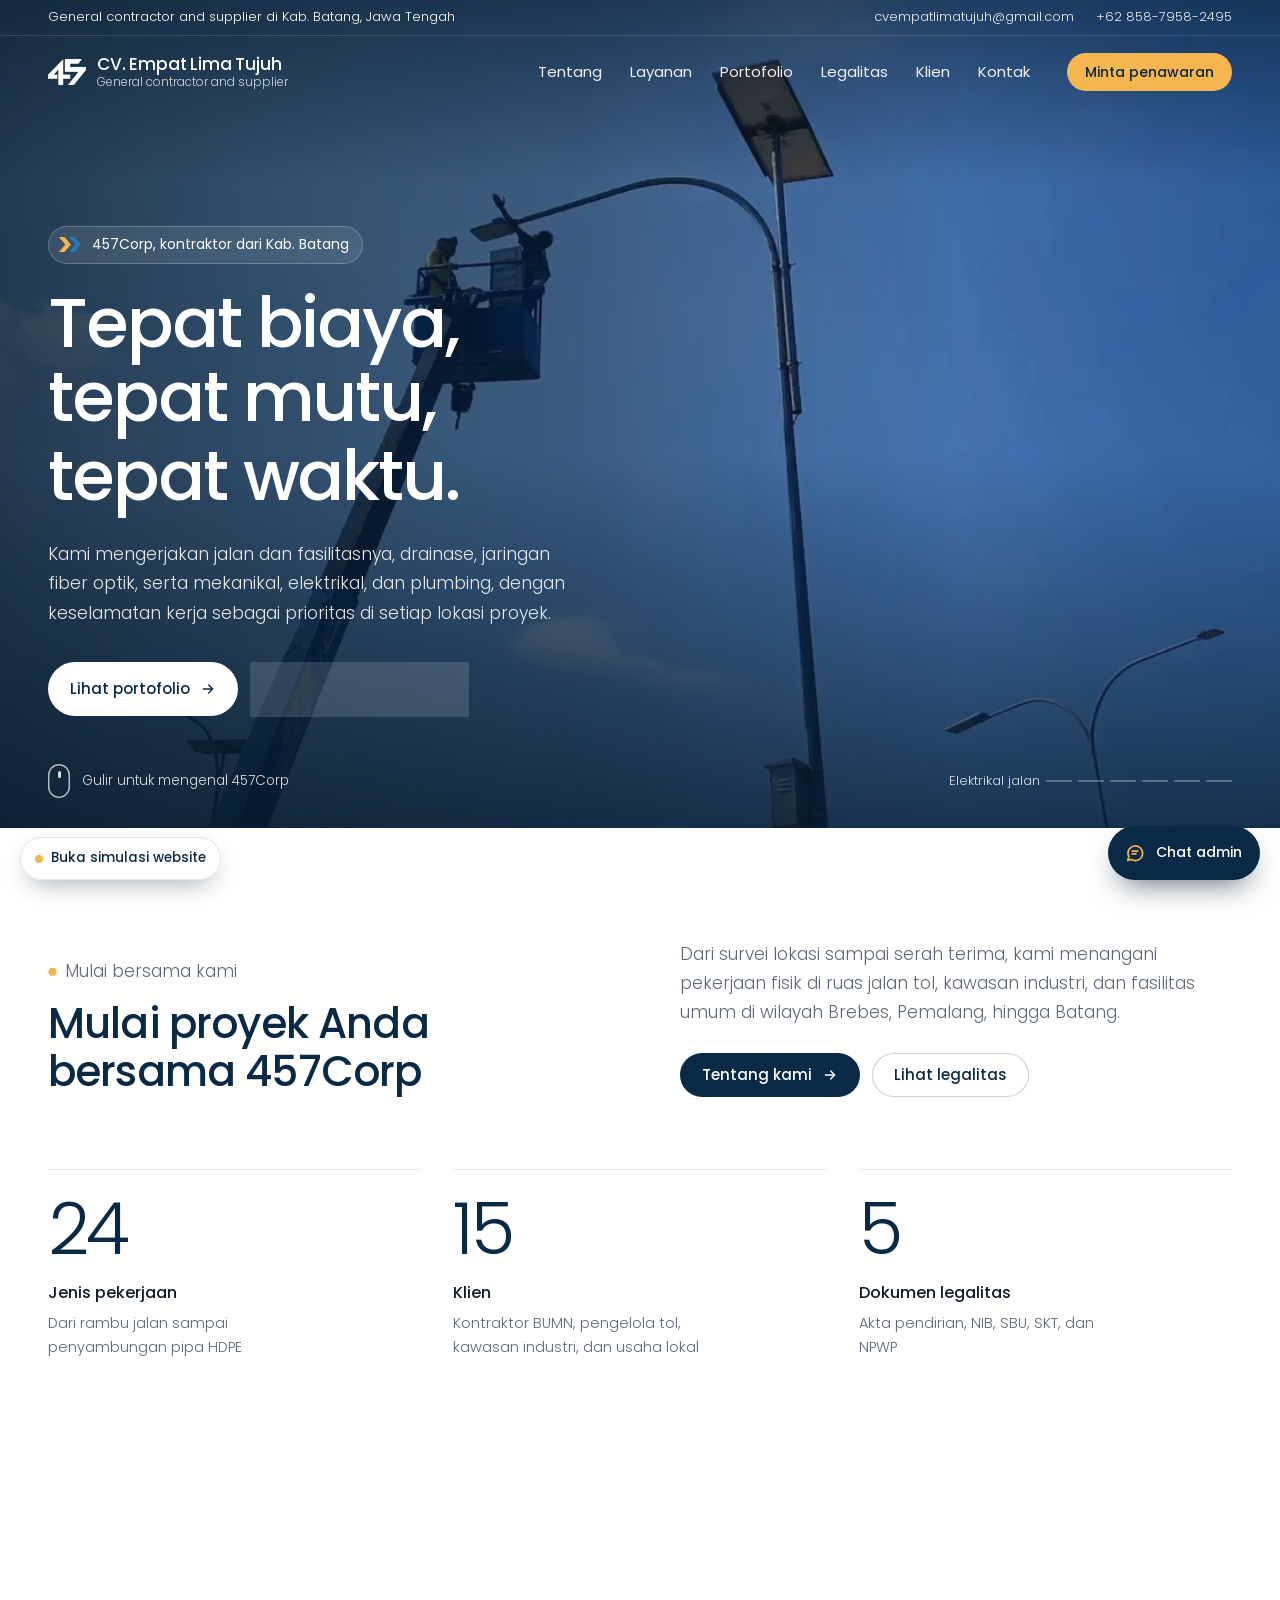
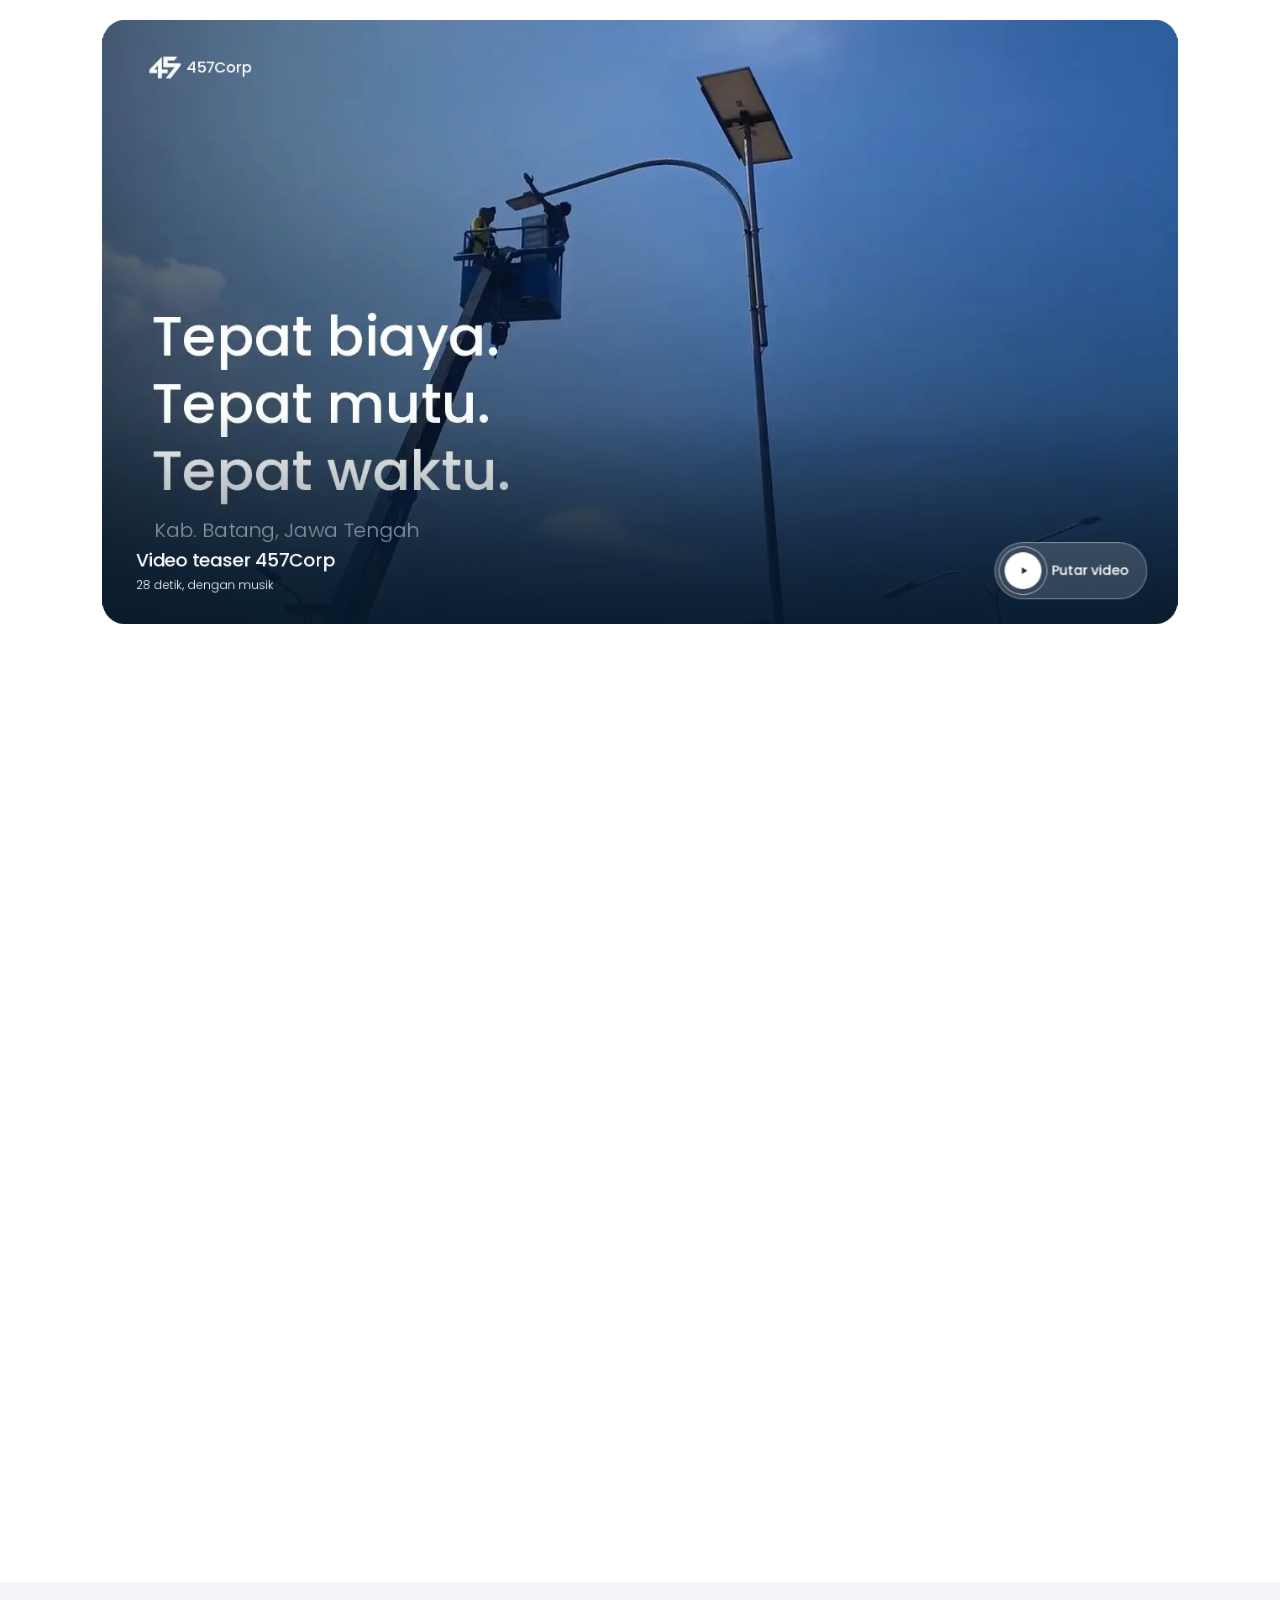
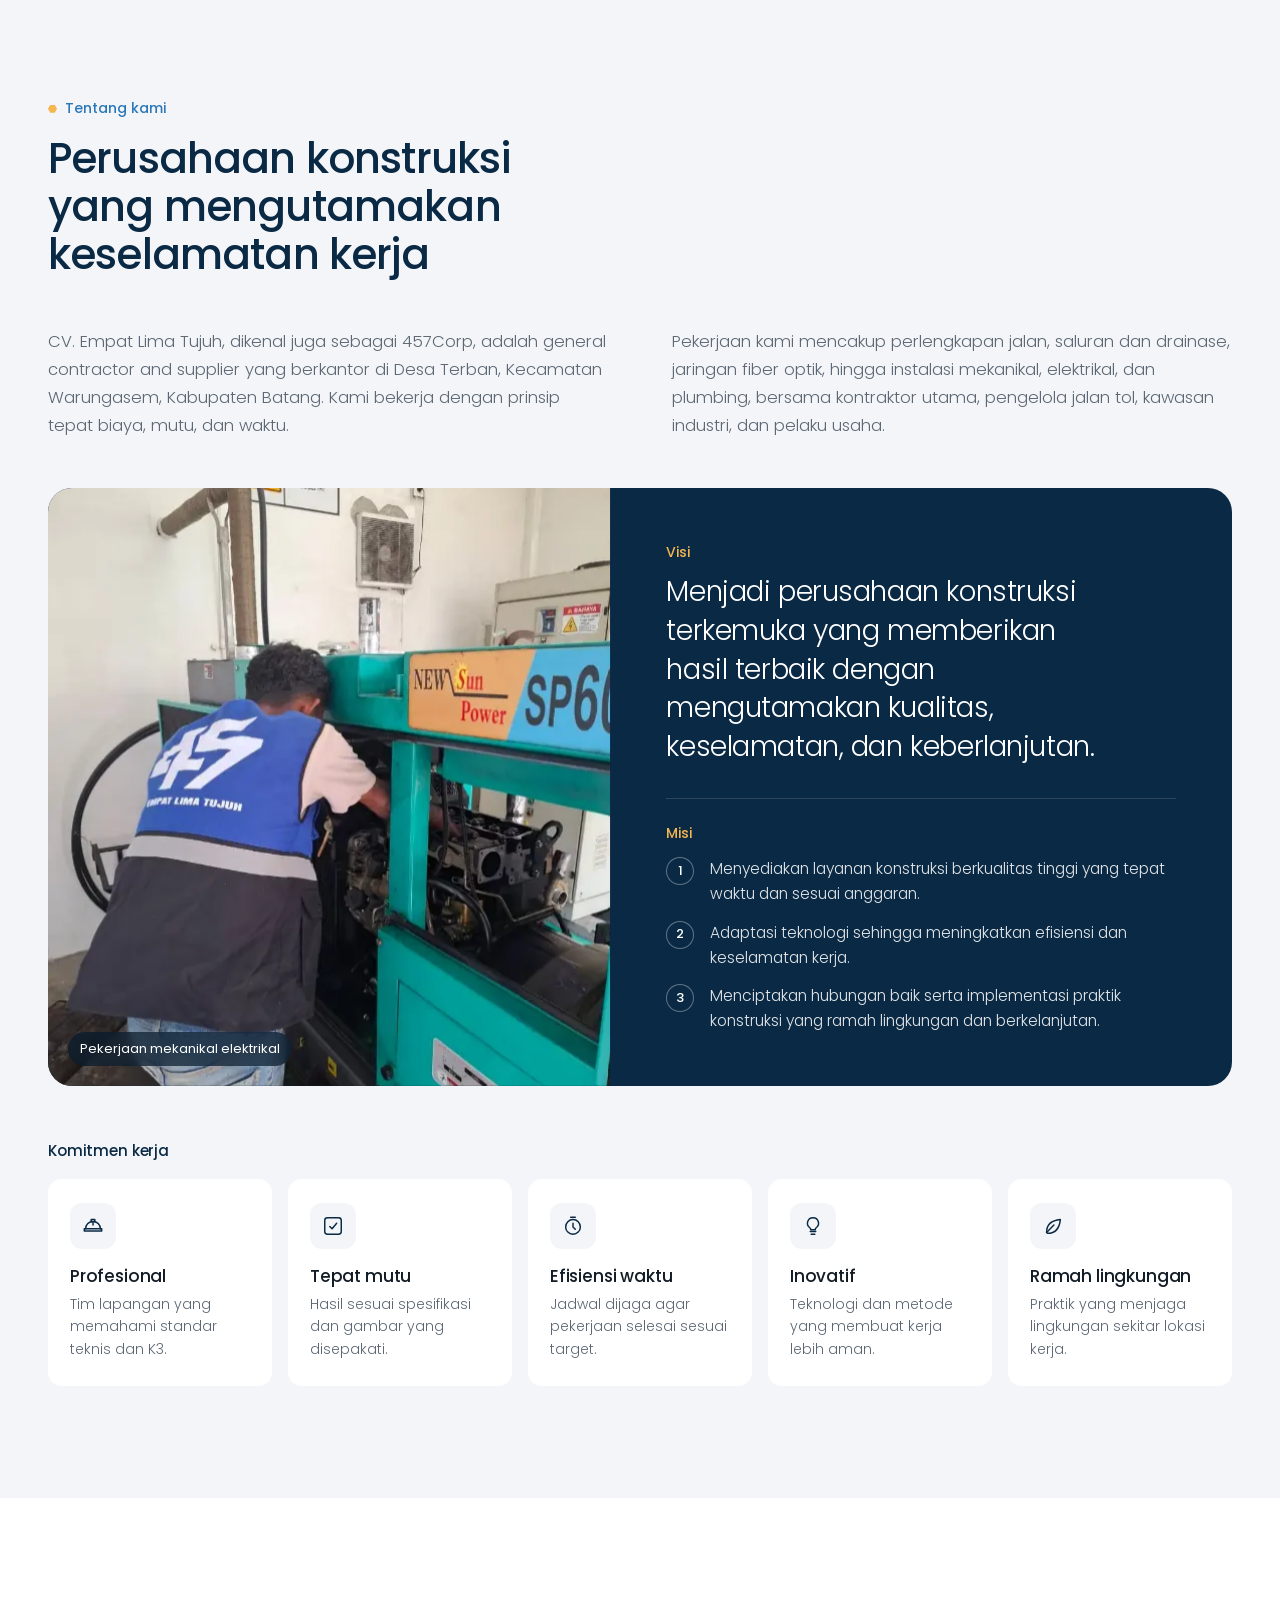
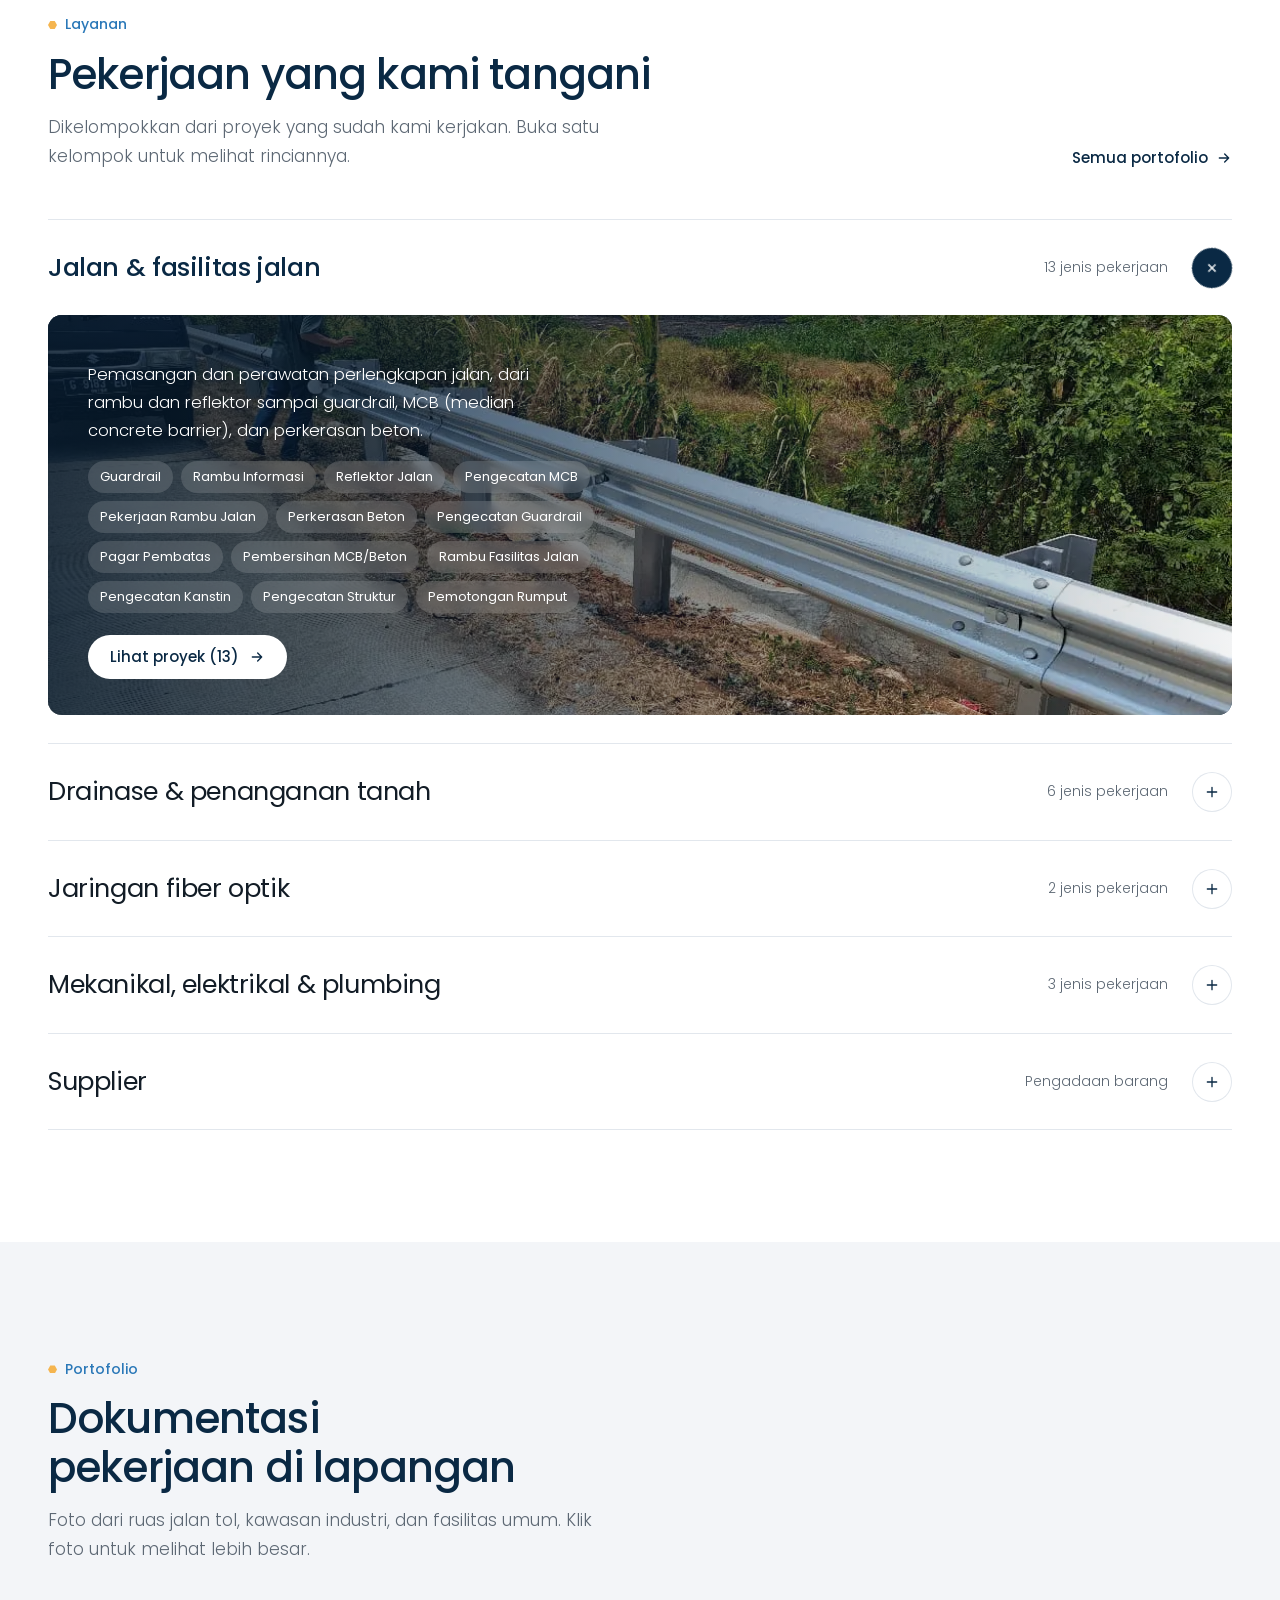
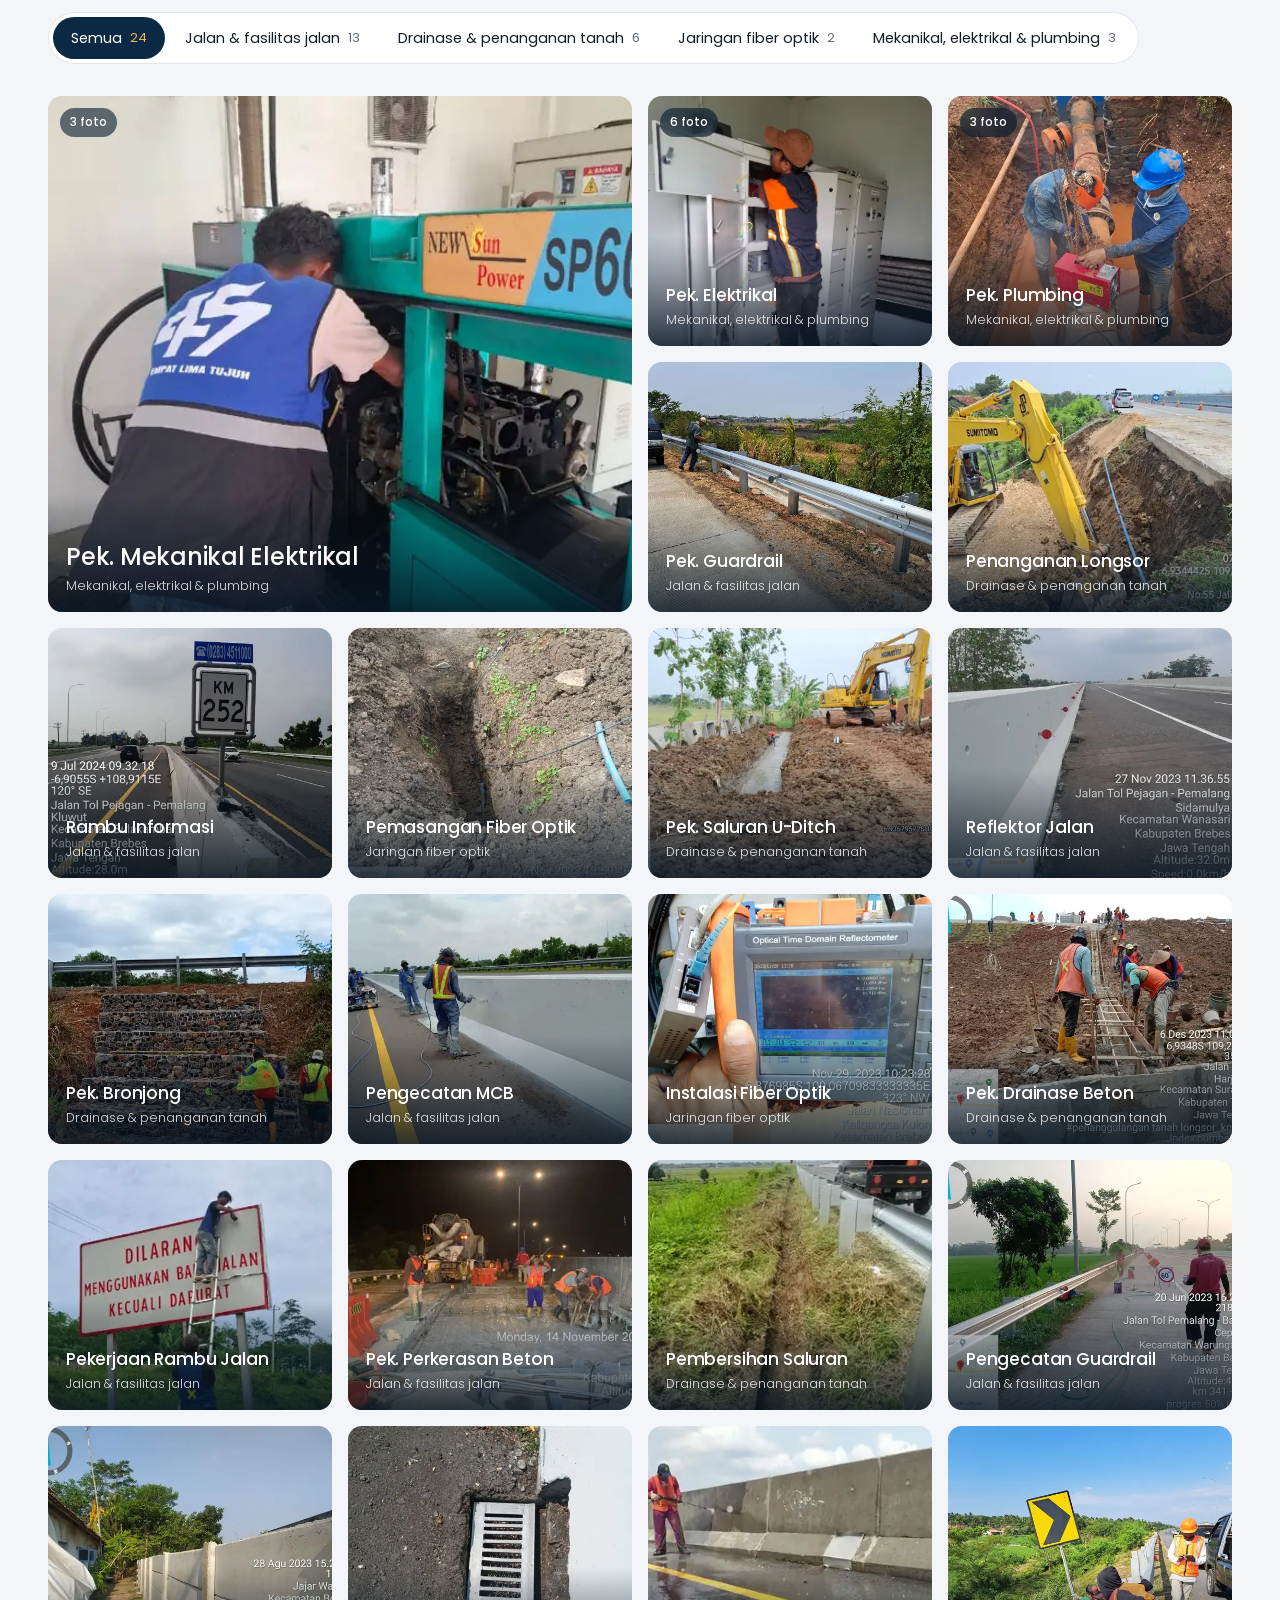
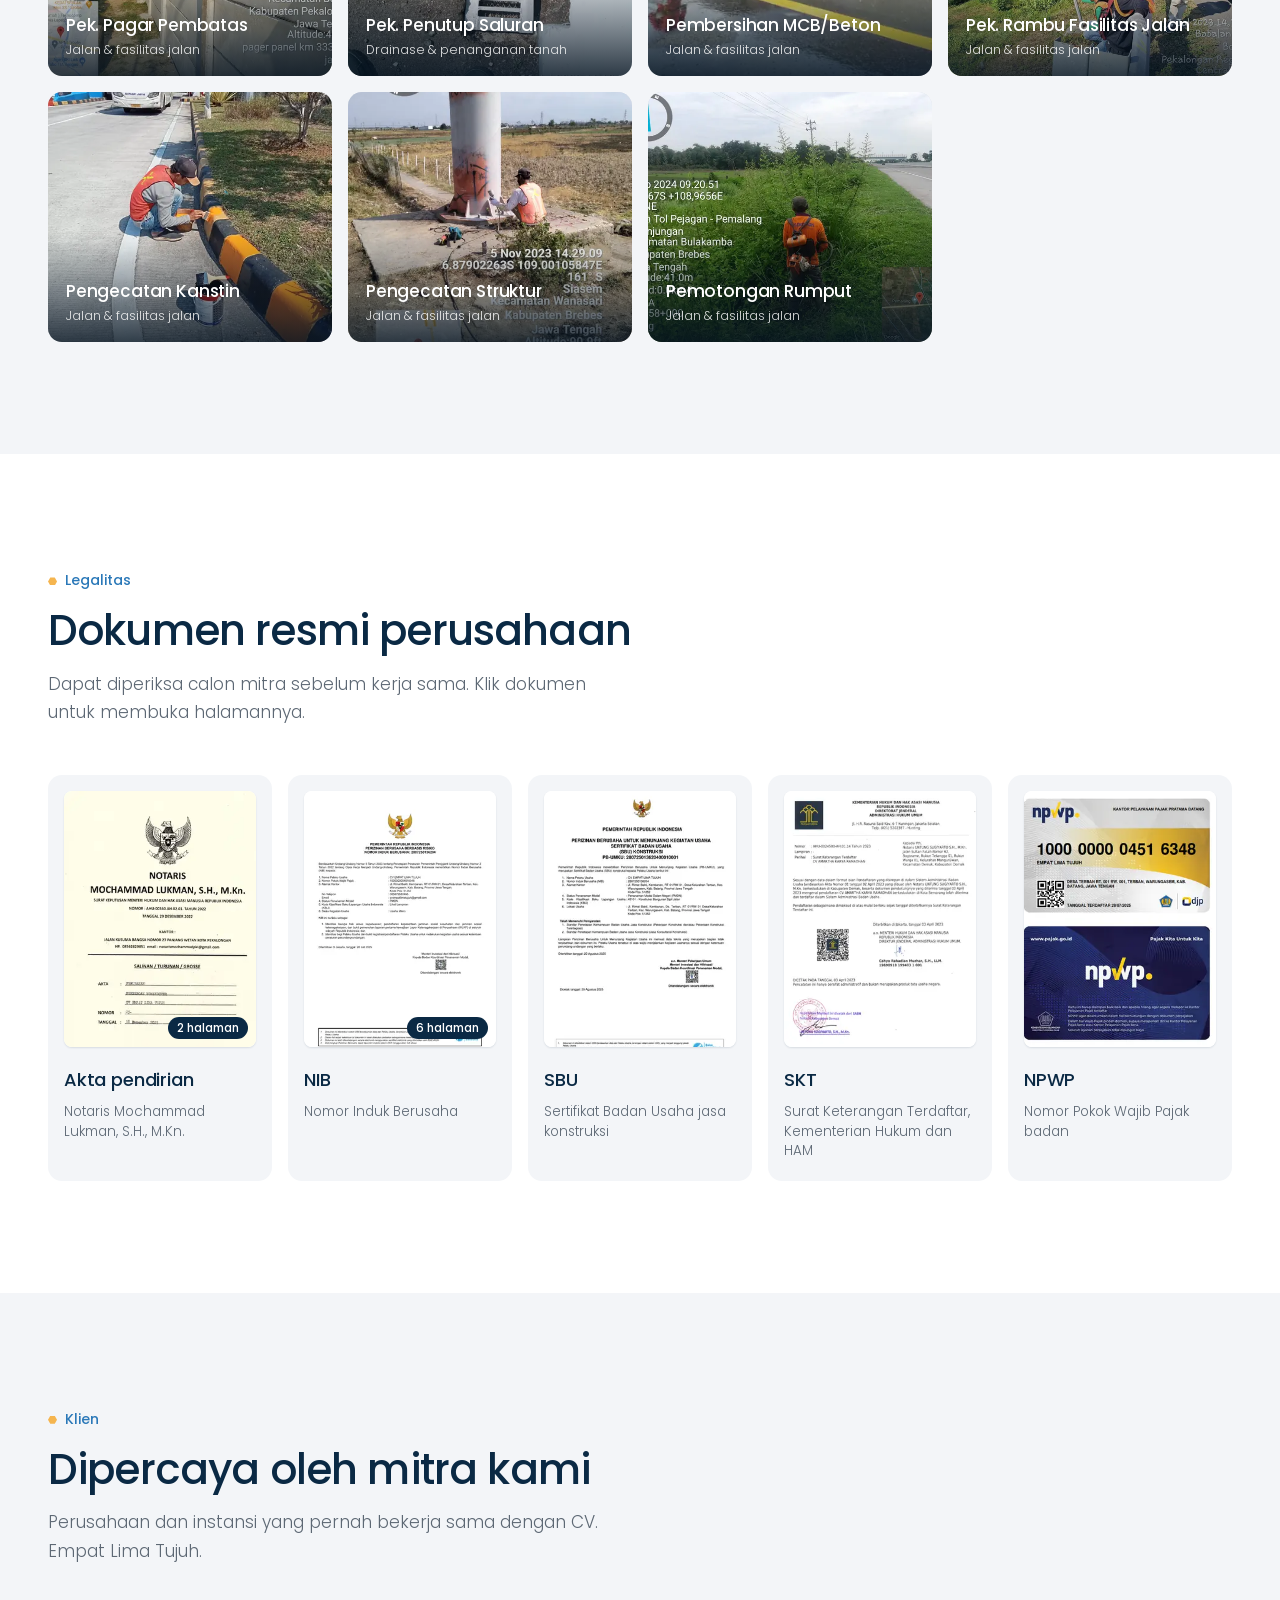
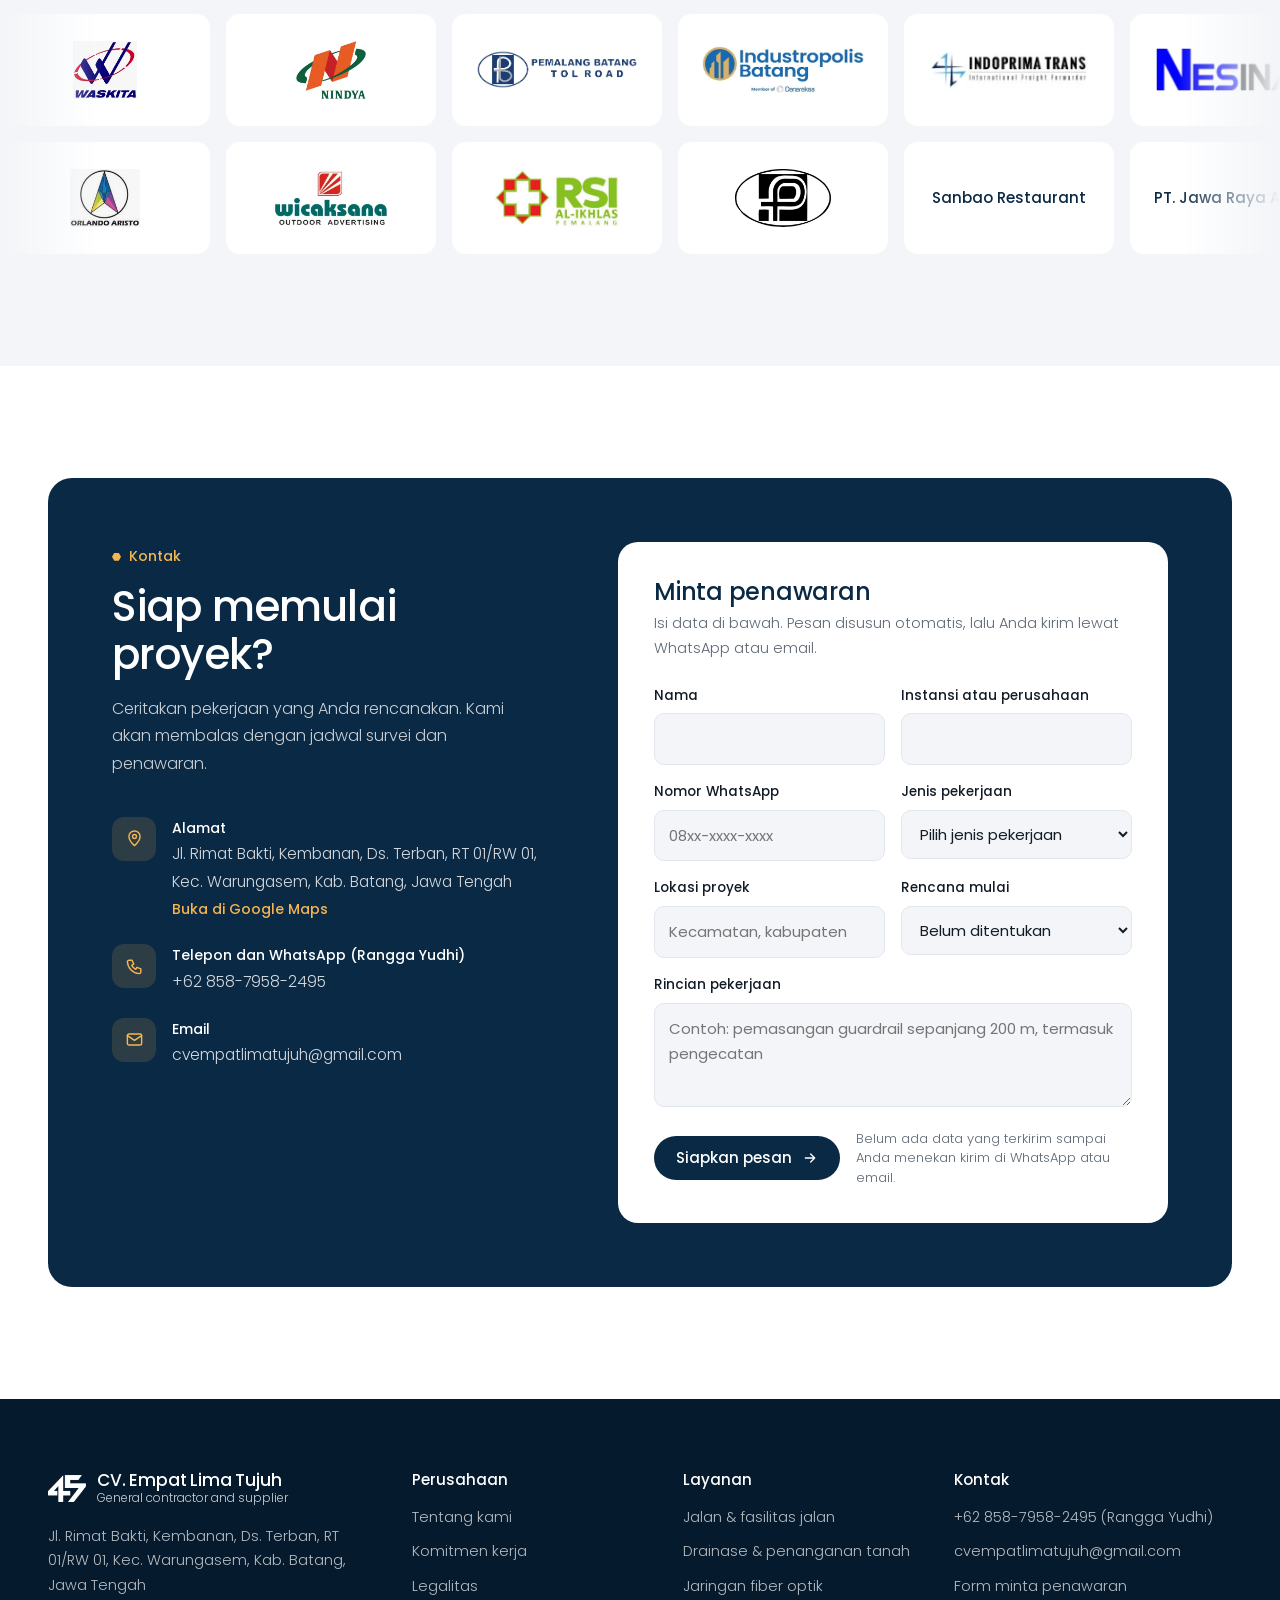
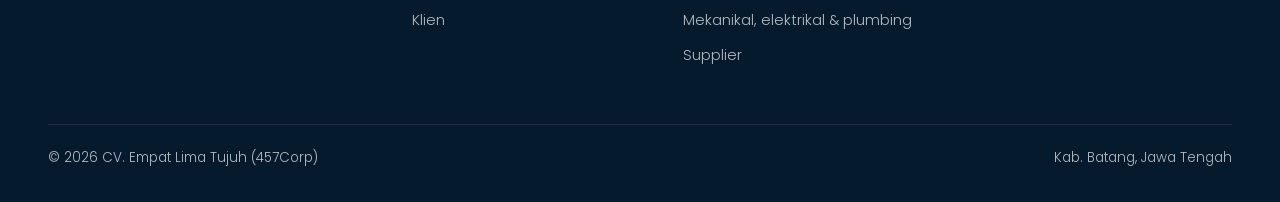
==== commit 2d3b47bd: "Pakai alamat lengkap untuk gambar pratinjau link og:image, og:url, twitter:image, dan canonical seka" ====
--- a/index.html
+++ b/index.html
@@ -13,7 +13,16 @@
 <meta property="og:type" content="website">
 <meta property="og:title" content="CV. Empat Lima Tujuh (457Corp)">
 <meta property="og:description" content="General contractor and supplier di Kab. Batang, Jawa Tengah. Tepat biaya, tepat mutu, tepat waktu.">
-<meta property="og:image" content="img/og-image.jpg">
+<meta property="og:url" content="https://aik-prog.github.io/457/">
+<meta property="og:site_name" content="CV. Empat Lima Tujuh">
+<meta property="og:locale" content="id_ID">
+<meta property="og:image" content="https://aik-prog.github.io/457/img/og-image.jpg">
+<meta property="og:image:type" content="image/jpeg">
+<meta property="og:image:width" content="1200">
+<meta property="og:image:height" content="630">
+<meta property="og:image:alt" content="CV. Empat Lima Tujuh, general contractor and supplier. Tepat biaya, tepat mutu, tepat waktu.">
+<meta name="twitter:image" content="https://aik-prog.github.io/457/img/og-image.jpg">
+<link rel="canonical" href="https://aik-prog.github.io/457/">
 <meta name="twitter:card" content="summary_large_image">
 <meta name="theme-color" content="#0A2944">
 </head>
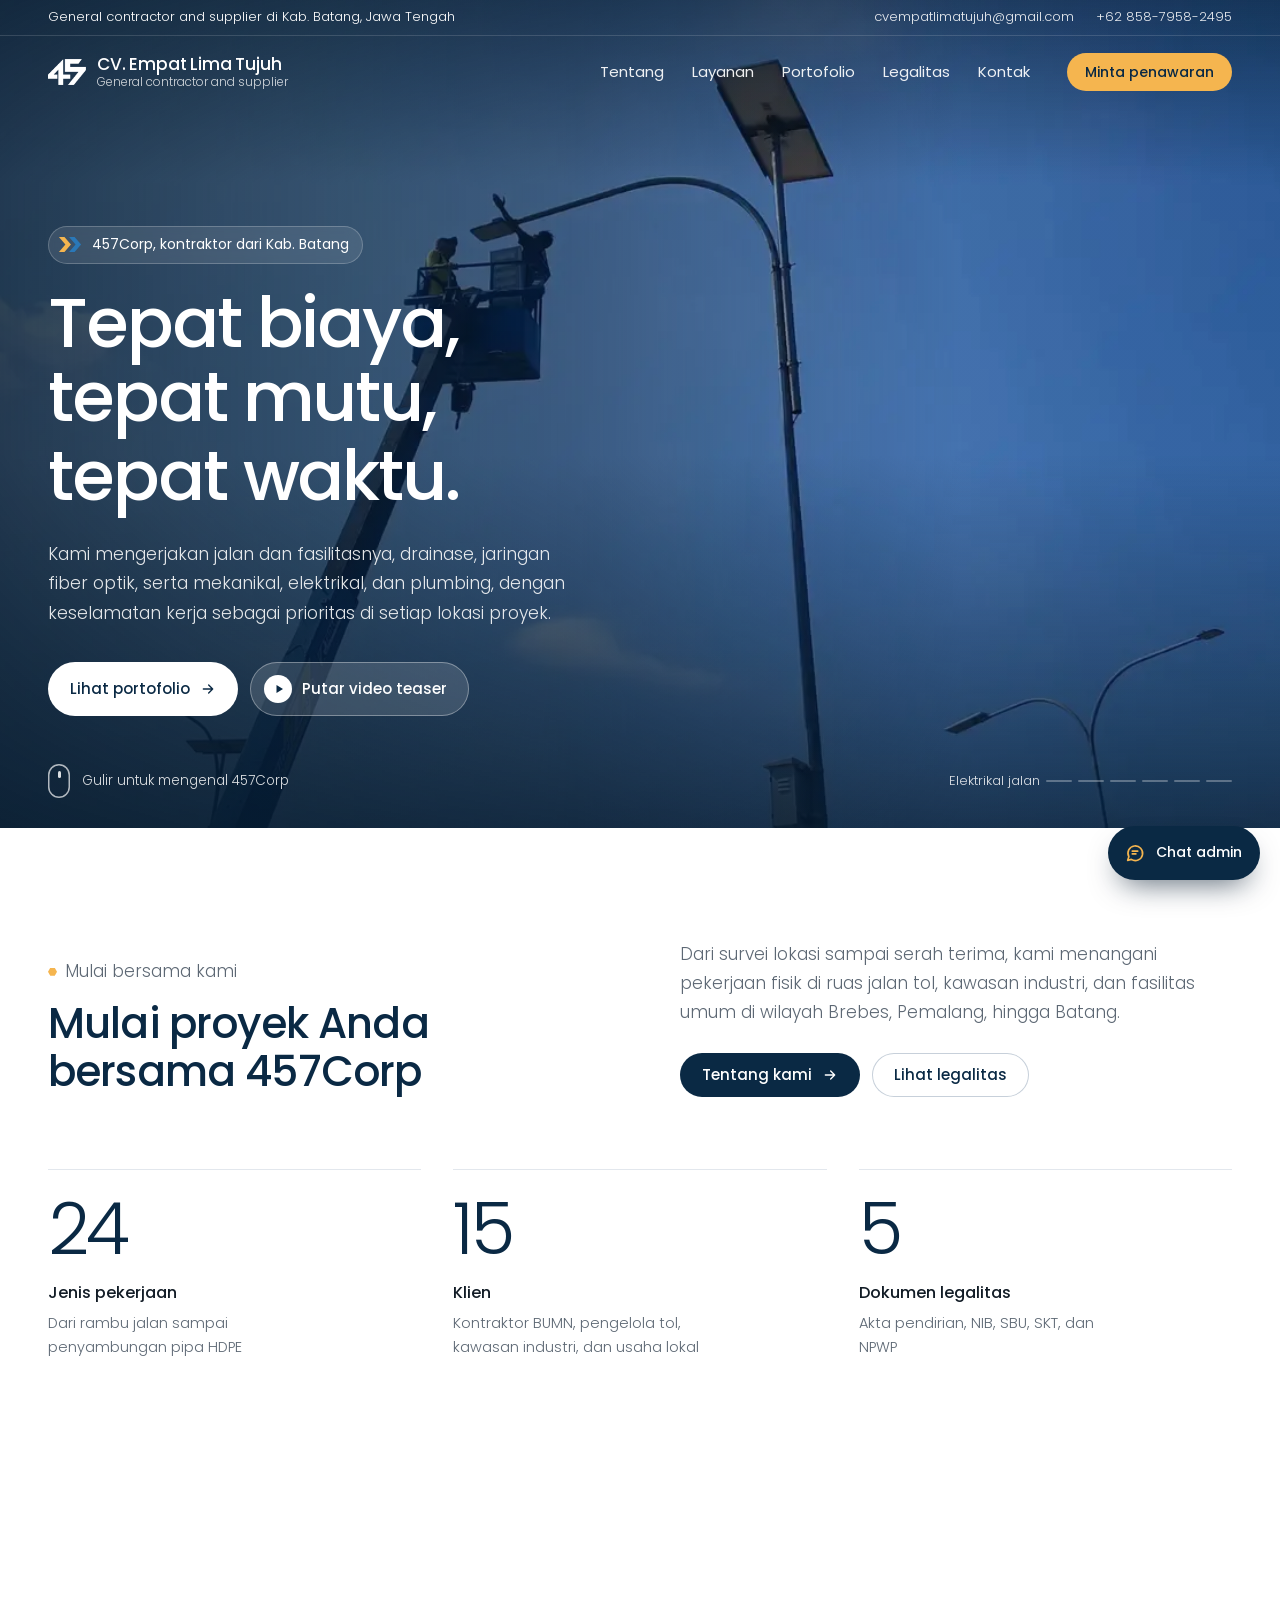
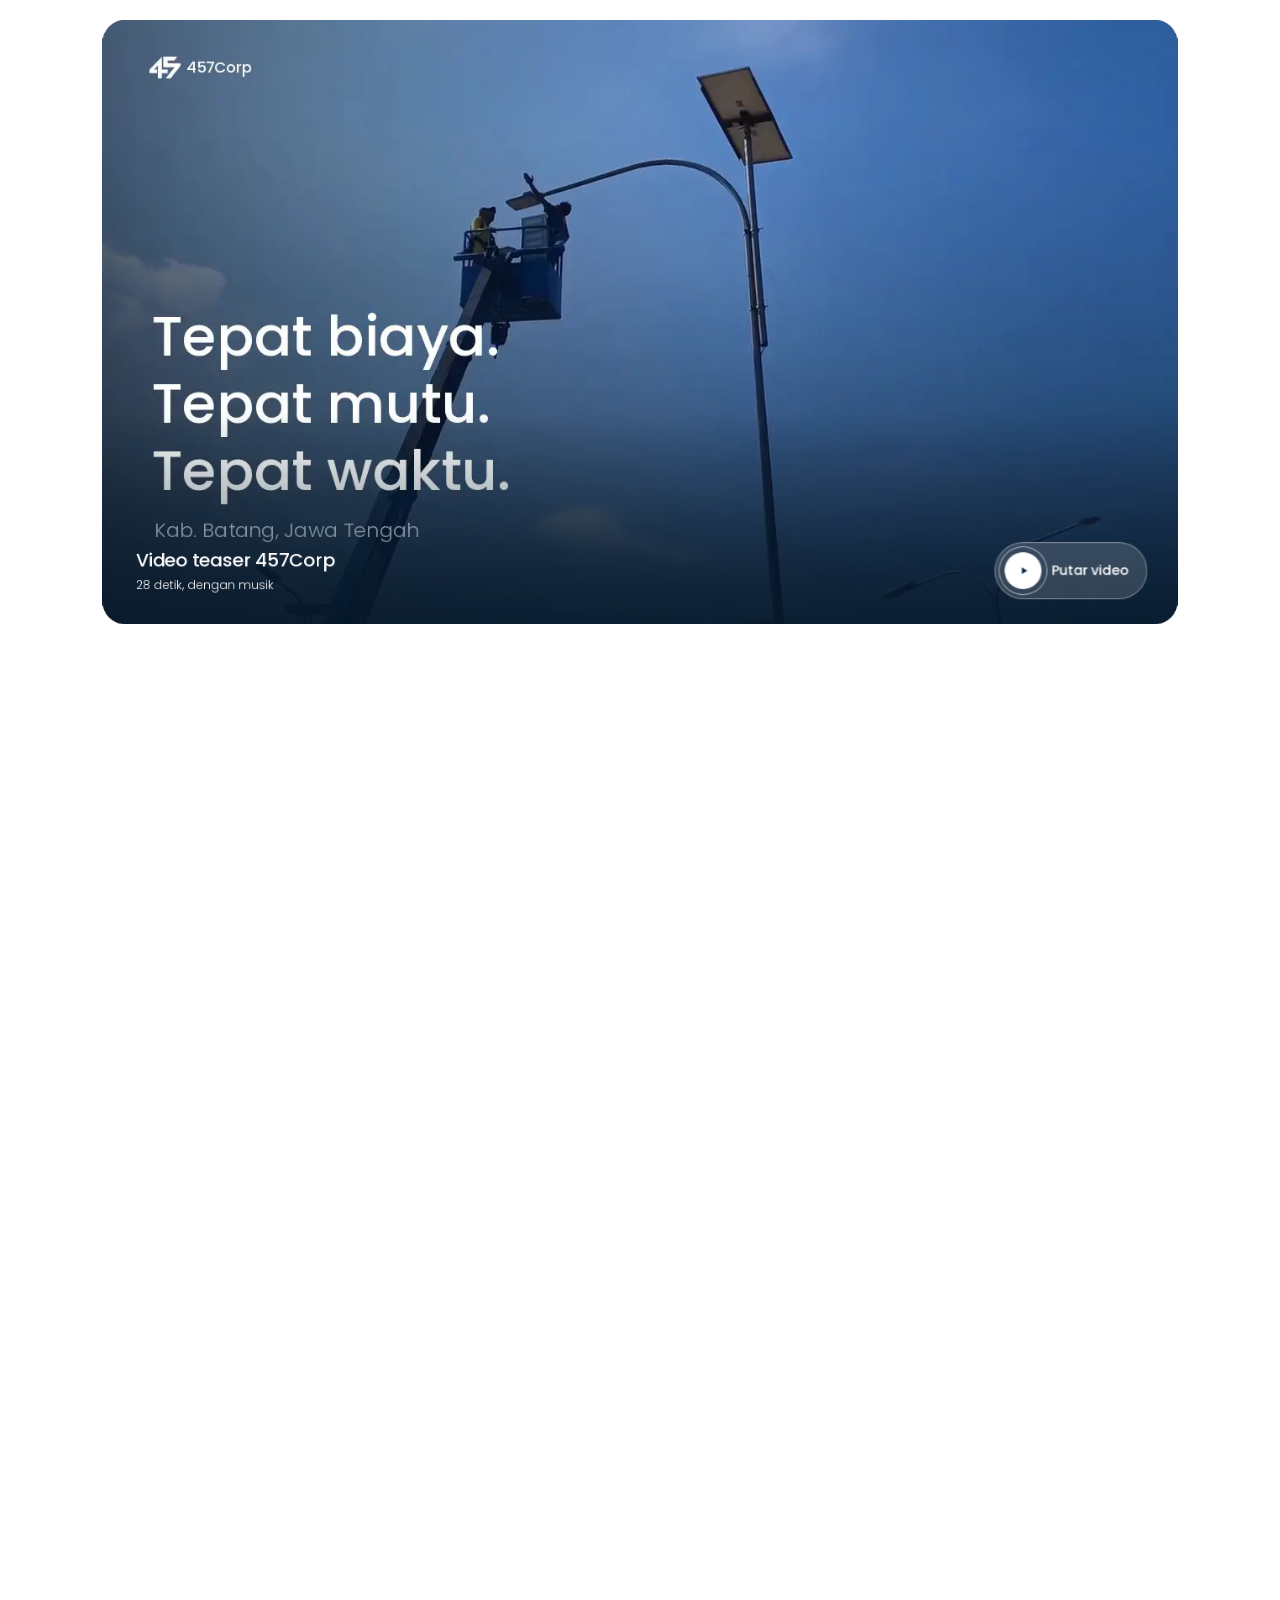
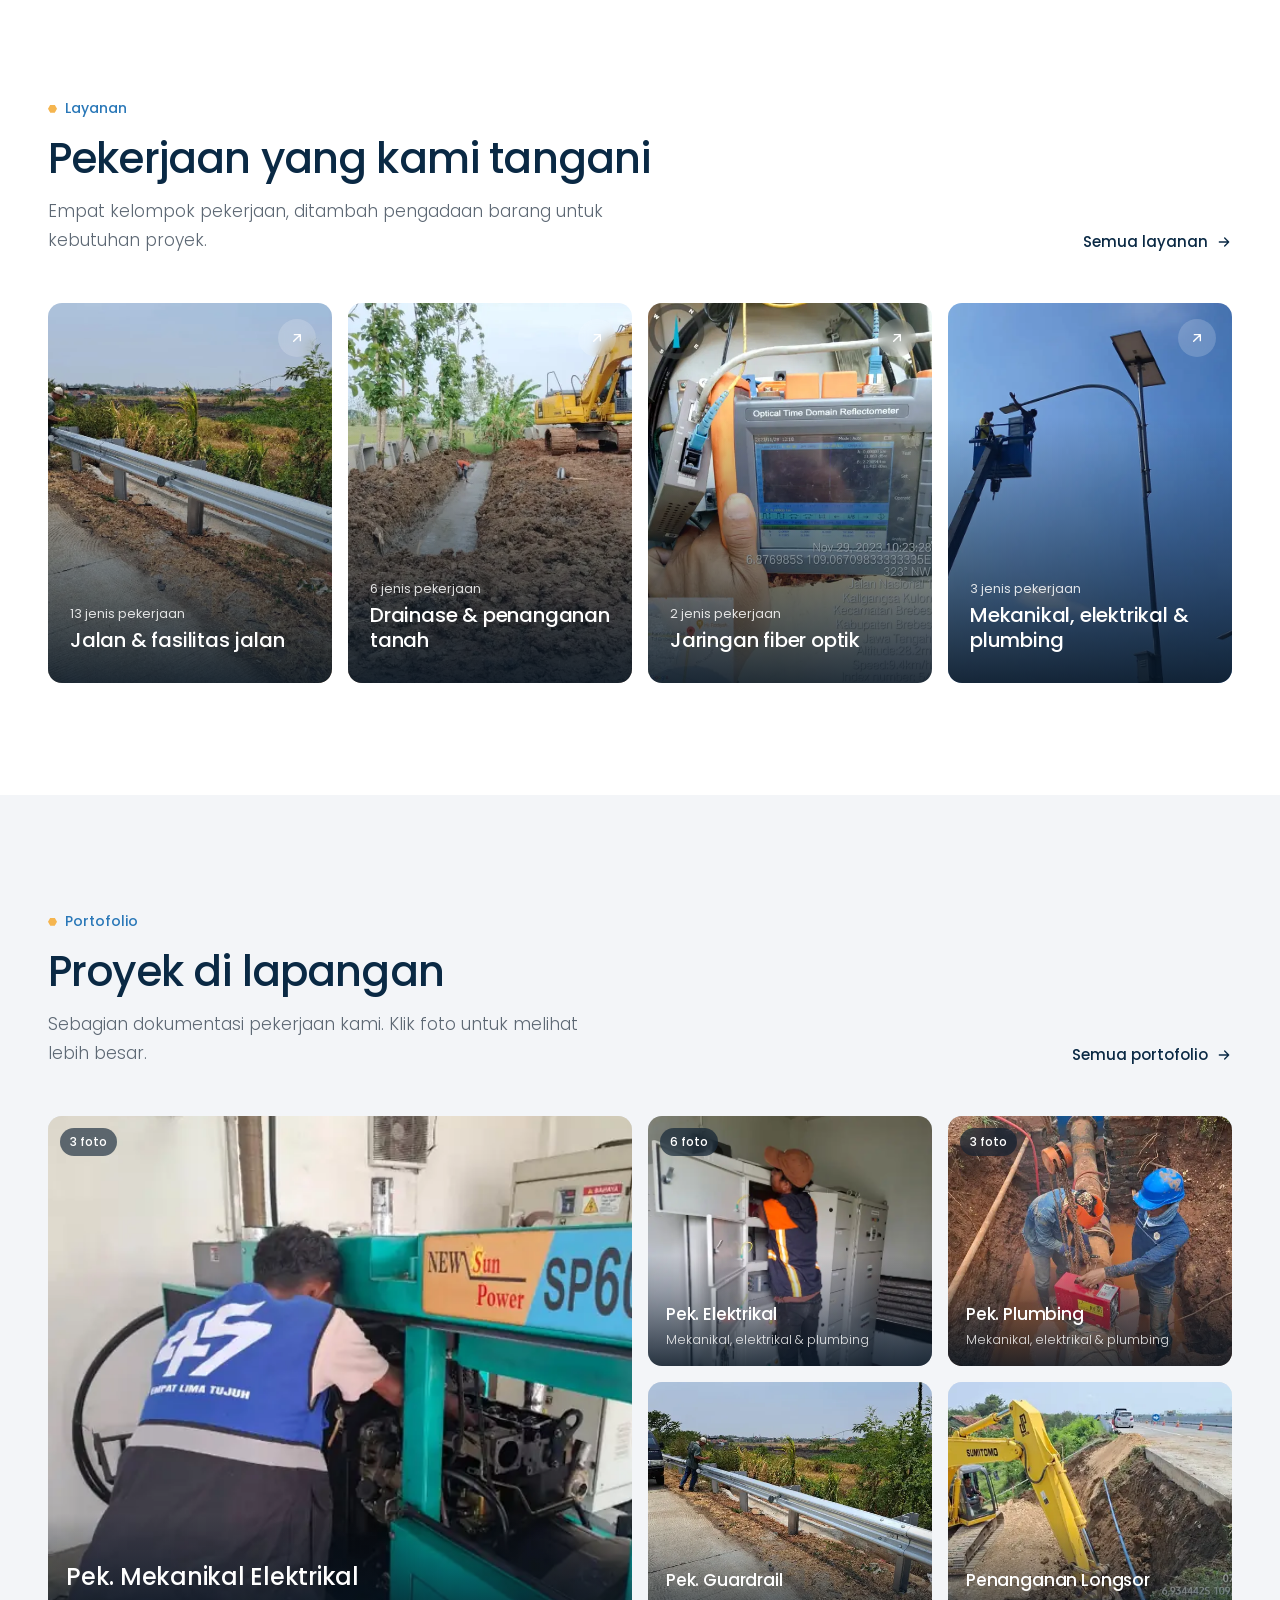
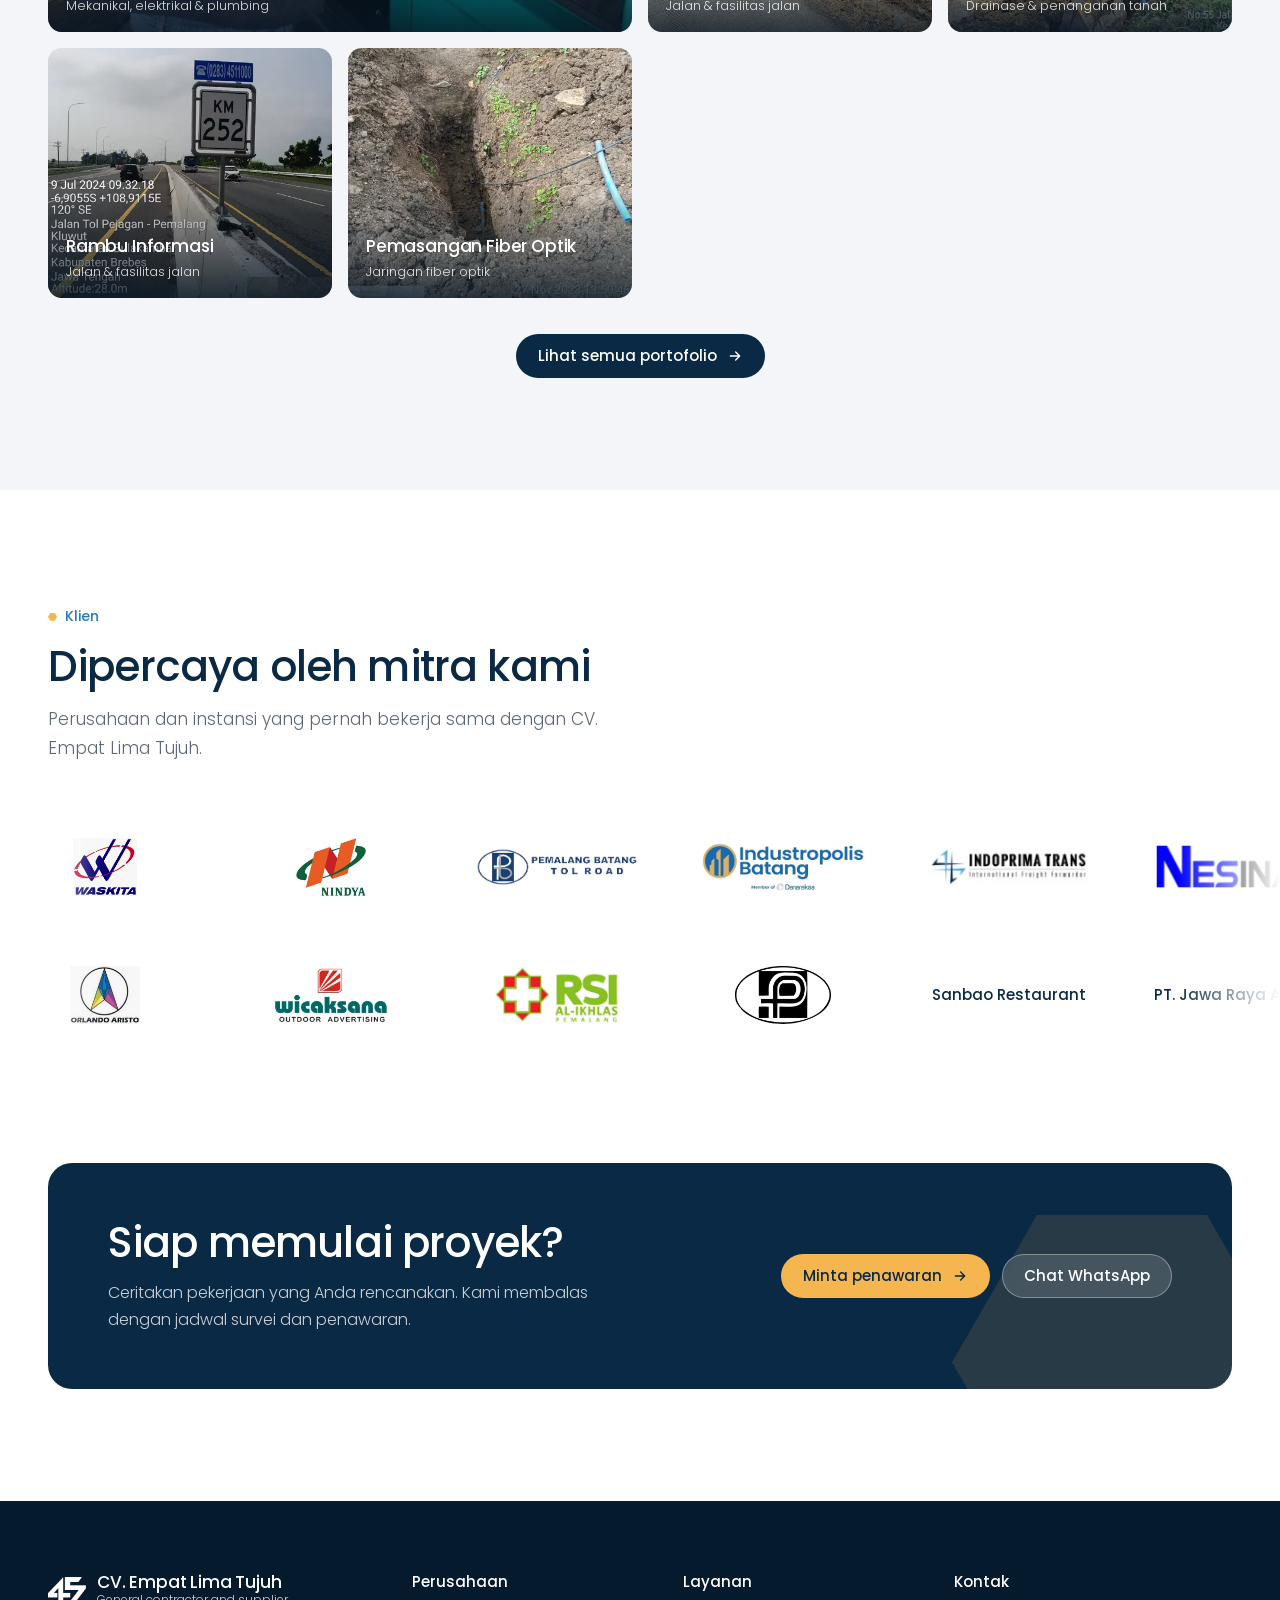
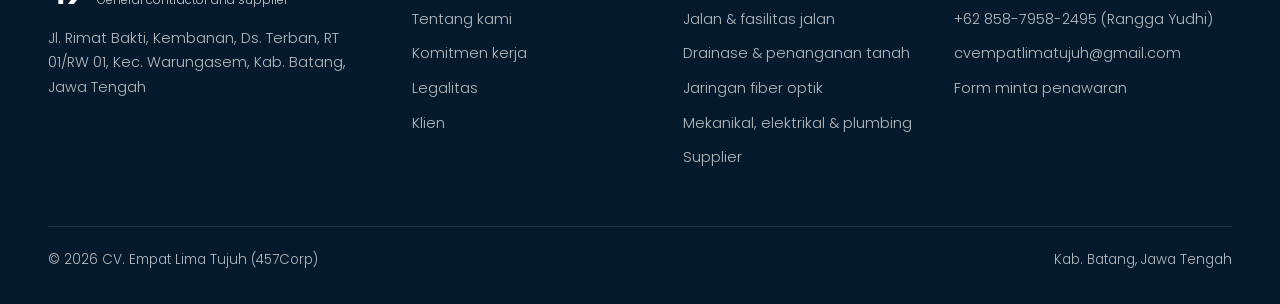
==== commit bb0defd2: "Jadikan website multi-halaman dengan form, server, dan admin - Halaman terpisah: Beranda, Tentang, L" ====
--- a/index.html
+++ b/index.html
@@ -5,31 +5,31 @@
 <meta name="viewport" content="width=device-width, initial-scale=1">
 <title>CV. Empat Lima Tujuh</title>
 <meta name="description" content="CV. Empat Lima Tujuh (457Corp), general contractor and supplier di Kab. Batang, Jawa Tengah. Pekerjaan jalan, drainase, fiber optik, mekanikal, elektrikal, dan plumbing.">
+<meta name="robots" content="index, follow">
 <link rel="icon" href="img/logo-457.png">
+<link rel="canonical" href="https://457-gold.vercel.app/">
+<meta property="og:type" content="website">
+<meta property="og:site_name" content="CV. Empat Lima Tujuh">
+<meta property="og:locale" content="id_ID">
+<meta property="og:title" content="CV. Empat Lima Tujuh">
+<meta property="og:description" content="CV. Empat Lima Tujuh (457Corp), general contractor and supplier di Kab. Batang, Jawa Tengah. Pekerjaan jalan, drainase, fiber optik, mekanikal, elektrikal, dan plumbing.">
+<meta property="og:url" content="https://457-gold.vercel.app/">
+<meta property="og:image" content="https://457-gold.vercel.app/img/og-image.jpg">
+<meta property="og:image:type" content="image/jpeg">
+<meta property="og:image:width" content="1200">
+<meta property="og:image:height" content="630">
+<meta property="og:image:alt" content="CV. Empat Lima Tujuh, general contractor and supplier. Tepat biaya, tepat mutu, tepat waktu.">
+<meta name="twitter:card" content="summary_large_image">
+<meta name="twitter:image" content="https://457-gold.vercel.app/img/og-image.jpg">
+<meta name="theme-color" content="#0A2944">
 <link rel="preconnect" href="https://fonts.googleapis.com">
 <link rel="preconnect" href="https://fonts.gstatic.com" crossorigin>
 <link href="https://fonts.googleapis.com/css2?family=Poppins:wght@300;400;500;600&display=swap" rel="stylesheet">
 <link rel="stylesheet" href="css/style.css">
-<meta property="og:type" content="website">
-<meta property="og:title" content="CV. Empat Lima Tujuh (457Corp)">
-<meta property="og:description" content="General contractor and supplier di Kab. Batang, Jawa Tengah. Tepat biaya, tepat mutu, tepat waktu.">
-<meta property="og:url" content="https://aik-prog.github.io/457/">
-<meta property="og:site_name" content="CV. Empat Lima Tujuh">
-<meta property="og:locale" content="id_ID">
-<meta property="og:image" content="https://aik-prog.github.io/457/img/og-image.jpg">
-<meta property="og:image:type" content="image/jpeg">
-<meta property="og:image:width" content="1200">
-<meta property="og:image:height" content="630">
-<meta property="og:image:alt" content="CV. Empat Lima Tujuh, general contractor and supplier. Tepat biaya, tepat mutu, tepat waktu.">
-<meta name="twitter:image" content="https://aik-prog.github.io/457/img/og-image.jpg">
-<link rel="canonical" href="https://aik-prog.github.io/457/">
-<meta name="twitter:card" content="summary_large_image">
-<meta name="theme-color" content="#0A2944">
 </head>
-<body>
-<a class="skip" href="#mulai">Lewati ke konten</a>
+<body data-page="home">
+<a class="skip" href="#main">Lewati ke konten</a>
 <div class="progress" id="progress" aria-hidden="true"></div>
-
 <svg width="0" height="0" style="position:absolute" aria-hidden="true">
   <defs>
     <symbol id="chev" viewBox="0 0 26 16"><path d="M1 0h6l7 8-7 8H1l7-8z" fill="#F5B54F"/><path d="M12 0h6l7 8-7 8h-6l7-8z" fill="#2A78B8"/></symbol>
@@ -38,28 +38,29 @@
     <symbol id="plus" viewBox="0 0 24 24"><path d="M12 5v14M5 12h14" fill="none" stroke="currentColor" stroke-width="2" stroke-linecap="round"/></symbol>
     <symbol id="play" viewBox="0 0 24 24"><path d="M7 4v16l13-8z" fill="currentColor"/></symbol>
     <symbol id="xx" viewBox="0 0 24 24"><path d="M6 6l12 12M18 6 6 18" fill="none" stroke="currentColor" stroke-width="2.2" stroke-linecap="round"/></symbol>
+    <symbol id="ok" viewBox="0 0 24 24"><path d="m5 12.5 4.5 4.5L19 7.5" fill="none" stroke="currentColor" stroke-width="2.4" stroke-linecap="round" stroke-linejoin="round"/></symbol>
+    <symbol id="doc" viewBox="0 0 24 24"><path d="M7 3h7l5 5v13H7z" fill="none" stroke="currentColor" stroke-width="1.7" stroke-linejoin="round"/><path d="M14 3v5h5M10 13h6M10 17h6" fill="none" stroke="currentColor" stroke-width="1.7" stroke-linecap="round"/></symbol>
   </defs>
 </svg>
 
 <header class="top" id="top">
   <div class="util"><div class="wrap">
     <span>General contractor and supplier di Kab. Batang, Jawa Tengah</span>
-    <div class="r"><a href="mailto:cvempatlimatujuh@gmail.com">cvempatlimatujuh@gmail.com</a><a href="https://wa.me/6285879582495" target="_blank" rel="noopener">+62 858-7958-2495</a></div>
+    <div class="r"><a href="mailto:cvempatlimatujuh@gmail.com" data-link="mail" data-bind="email">cvempatlimatujuh@gmail.com</a><a href="https://wa.me/6285879582495" target="_blank" rel="noopener" data-link="wa" data-bind="phone">+62 858-7958-2495</a></div>
   </div></div>
   <div class="bar"><div class="wrap">
-    <a class="brand" href="#beranda" aria-label="CV. Empat Lima Tujuh, ke beranda">
+    <a class="brand" href="./" aria-label="CV. Empat Lima Tujuh, ke beranda">
       <img src="img/logo-457.png" alt="" width="38" height="27">
       <span><b>CV. Empat Lima Tujuh</b><small>General contractor and supplier</small></span>
     </a>
     <nav class="nav" id="nav" aria-label="Navigasi utama">
-      <a href="#tentang">Tentang</a>
-      <a href="#layanan">Layanan</a>
-      <a href="#portofolio">Portofolio</a>
-      <a href="#legalitas">Legalitas</a>
-      <a href="#klien">Klien</a>
-      <a href="#kontak">Kontak</a>
+      <a href="tentang">Tentang</a>
+      <a href="layanan">Layanan</a>
+      <a href="portofolio">Portofolio</a>
+      <a href="legalitas">Legalitas</a>
+      <a href="kontak">Kontak</a>
     </nav>
-    <a class="btn btn-signal" href="#kontak" id="cta-top">Minta penawaran</a>
+    <a class="btn btn-signal" href="kontak" id="cta-top">Minta penawaran</a>
     <button class="menu-btn" id="menu-btn" aria-label="Buka menu" aria-expanded="false" aria-controls="drawer">
       <svg width="26" height="26" viewBox="0 0 24 24" fill="none" stroke="currentColor" stroke-width="1.8" stroke-linecap="round"><path d="M4 8h16M4 16h16"/></svg>
     </button>
@@ -69,13 +70,11 @@
 <div class="drawer" id="drawer" aria-hidden="true">
   <div class="drawer-top"><span class="brand" style="color:#fff"><img src="img/logo-457.png" alt="" width="38" height="27" style="filter:brightness(0) invert(1)"><span><b>CV. Empat Lima Tujuh</b></span></span>
     <button class="x-btn" id="drawer-x" aria-label="Tutup menu"><svg width="20" height="20"><use href="#xx"/></svg></button></div>
-  <nav aria-label="Menu ponsel">
-    <a href="#tentang" style="transition-delay:.05s">Tentang</a><a href="#layanan" style="transition-delay:.1s">Layanan</a><a href="#portofolio" style="transition-delay:.15s">Portofolio</a><a href="#legalitas" style="transition-delay:.2s">Legalitas</a><a href="#klien" style="transition-delay:.25s">Klien</a><a href="#kontak" style="transition-delay:.3s">Kontak</a>
-  </nav>
-  <a class="btn btn-signal" href="#kontak">Minta penawaran</a>
+  <nav aria-label="Menu ponsel"><a href="./">Beranda</a><a href="tentang" style="transition-delay:0.05s">Tentang</a><a href="layanan" style="transition-delay:0.10s">Layanan</a><a href="portofolio" style="transition-delay:0.15s">Portofolio</a><a href="legalitas" style="transition-delay:0.20s">Legalitas</a><a href="kontak" style="transition-delay:0.25s">Kontak</a></nav>
+  <a class="btn btn-signal" href="kontak">Minta penawaran</a>
 </div>
 
-<main>
+<main id="main">
 <section class="hero" id="beranda">
   <div class="hero-media" aria-hidden="true">
     <img src="img/hero-poster.webp" alt="" fetchpriority="high">
@@ -87,7 +86,7 @@
     <h1><span class="ln"><span>Tepat biaya, tepat mutu,</span></span><span class="ln"><span>tepat waktu.</span></span></h1>
     <p class="hero-lead">Kami mengerjakan jalan dan fasilitasnya, drainase, jaringan fiber optik, serta mekanikal, elektrikal, dan plumbing, dengan keselamatan kerja sebagai prioritas di setiap lokasi proyek.</p>
     <div class="hero-cta">
-      <a class="btn btn-white" href="#portofolio" id="cta-porto">Lihat portofolio <svg class="ar"><use href="#ar"/></svg></a>
+      <a class="btn btn-white" href="portofolio" id="cta-porto">Lihat portofolio <svg class="ar"><use href="#ar"/></svg></a>
       <button class="btn btn-glass" type="button" id="play-hero"><span class="play-ic"><svg><use href="#play"/></svg></span>Putar video teaser</button>
     </div>
   </div>
@@ -100,18 +99,15 @@
 <section class="sec" id="mulai">
   <div class="wrap">
     <div class="intro-grid">
-      <div data-reveal>
-        <p class="label">Mulai bersama kami</p>
-        <h2>Mulai proyek Anda bersama 457Corp</h2>
-      </div>
+      <div data-reveal><p class="label">Mulai bersama kami</p><h2>Mulai proyek Anda bersama 457Corp</h2></div>
       <div data-reveal style="--i:1">
         <p>Dari survei lokasi sampai serah terima, kami menangani pekerjaan fisik di ruas jalan tol, kawasan industri, dan fasilitas umum di wilayah Brebes, Pemalang, hingga Batang.</p>
-        <div class="row"><a class="btn btn-navy" href="#tentang">Tentang kami <svg class="ar"><use href="#ar"/></svg></a><a class="btn btn-line" href="#legalitas">Lihat legalitas</a></div>
+        <div class="row"><a class="btn btn-navy" href="tentang">Tentang kami <svg class="ar"><use href="#ar"/></svg></a><a class="btn btn-line" href="legalitas">Lihat legalitas</a></div>
       </div>
     </div>
     <div class="stats" id="facts">
-      <div class="stat" data-reveal><b class="count" data-to="24">24</b><span>Jenis pekerjaan</span><small>Dari rambu jalan sampai penyambungan pipa HDPE</small></div>
-      <div class="stat" data-reveal style="--i:1"><b class="count" data-to="15">15</b><span>Klien</span><small>Kontraktor BUMN, pengelola tol, kawasan industri, dan usaha lokal</small></div>
+      <div class="stat" data-reveal><b class="count" data-to="24" id="stat-jobs">24</b><span>Jenis pekerjaan</span><small>Dari rambu jalan sampai penyambungan pipa HDPE</small></div>
+      <div class="stat" data-reveal style="--i:1"><b class="count" data-to="15" id="stat-clients">15</b><span>Klien</span><small>Kontraktor BUMN, pengelola tol, kawasan industri, dan usaha lokal</small></div>
       <div class="stat" data-reveal style="--i:2"><b class="count" data-to="5">5</b><span>Dokumen legalitas</span><small>Akta pendirian, NIB, SBU, SKT, dan NPWP</small></div>
     </div>
   </div>
@@ -128,72 +124,33 @@
   </div>
 </section>
 
-<section class="sec soft" id="tentang">
+<section class="sec" id="layanan-ringkas">
   <div class="wrap">
     <div class="sec-head" data-reveal>
-      <div><p class="label">Tentang kami</p><h2>Perusahaan konstruksi yang mengutamakan keselamatan kerja</h2></div>
-    </div>
-    <div class="about-text">
-      <p data-reveal>CV. Empat Lima Tujuh, dikenal juga sebagai 457Corp, adalah general contractor and supplier yang berkantor di Desa Terban, Kecamatan Warungasem, Kabupaten Batang. Kami bekerja dengan prinsip tepat biaya, mutu, dan waktu.</p>
-      <p data-reveal style="--i:1">Pekerjaan kami mencakup perlengkapan jalan, saluran dan drainase, jaringan fiber optik, hingga instalasi mekanikal, elektrikal, dan plumbing, bersama kontraktor utama, pengelola jalan tol, kawasan industri, dan pelaku usaha.</p>
-    </div>
-    <div class="about" data-reveal="scale">
-      <div class="about-photo"><img src="img/p-mekanikal-elektrikal-1.webp" alt="Teknisi 457Corp memeriksa genset pada pekerjaan mekanikal elektrikal" loading="lazy"><span>Pekerjaan mekanikal elektrikal</span></div>
-      <div class="about-body">
-        <h3>Visi</h3>
-        <blockquote>Menjadi perusahaan konstruksi terkemuka yang memberikan hasil terbaik dengan mengutamakan kualitas, keselamatan, dan keberlanjutan.</blockquote>
-        <hr>
-        <h3>Misi</h3>
-        <ol class="misi">
-          <li>Menyediakan layanan konstruksi berkualitas tinggi yang tepat waktu dan sesuai anggaran.</li>
-          <li>Adaptasi teknologi sehingga meningkatkan efisiensi dan keselamatan kerja.</li>
-          <li>Menciptakan hubungan baik serta implementasi praktik konstruksi yang ramah lingkungan dan berkelanjutan.</li>
-        </ol>
-      </div>
-    </div>
-    <div id="komitmen">
-      <h3 class="values-title" data-reveal>Komitmen kerja</h3>
-      <div class="values">
-        <div class="value" data-reveal><div class="vi"><svg viewBox="0 0 24 24" fill="none" stroke="currentColor" stroke-width="1.6" stroke-linejoin="round" stroke-linecap="round"><path d="M4 15a8 8 0 0 1 16 0"/><path d="M2.5 15h19v2.5h-19z"/><path d="M10 7.3V5h4v2.3"/><path d="M12 7v4"/></svg></div><h3>Profesional</h3><p>Tim lapangan yang memahami standar teknis dan K3.</p></div>
-        <div class="value" data-reveal style="--i:1"><div class="vi"><svg viewBox="0 0 24 24" fill="none" stroke="currentColor" stroke-width="1.6" stroke-linejoin="round" stroke-linecap="round"><rect x="3" y="3" width="18" height="18" rx="3"/><path d="m8.5 12.5 2.5 2.5 5-6"/></svg></div><h3>Tepat mutu</h3><p>Hasil sesuai spesifikasi dan gambar yang disepakati.</p></div>
-        <div class="value" data-reveal style="--i:2"><div class="vi"><svg viewBox="0 0 24 24" fill="none" stroke="currentColor" stroke-width="1.6" stroke-linecap="round"><circle cx="12" cy="13" r="8"/><path d="M12 9v4l2.5 2.5M9.5 2.5h5"/></svg></div><h3>Efisiensi waktu</h3><p>Jadwal dijaga agar pekerjaan selesai sesuai target.</p></div>
-        <div class="value" data-reveal style="--i:3"><div class="vi"><svg viewBox="0 0 24 24" fill="none" stroke="currentColor" stroke-width="1.6" stroke-linecap="round" stroke-linejoin="round"><path d="M9 18h6M10 21h4"/><path d="M12 3a6 6 0 0 0-3.5 10.9c.6.5 1 1.2 1 2.1h5c0-.9.4-1.6 1-2.1A6 6 0 0 0 12 3z"/></svg></div><h3>Inovatif</h3><p>Teknologi dan metode yang membuat kerja lebih aman.</p></div>
-        <div class="value" data-reveal style="--i:4"><div class="vi"><svg viewBox="0 0 24 24" fill="none" stroke="currentColor" stroke-width="1.6" stroke-linecap="round" stroke-linejoin="round"><path d="M5 19c0-8 5-13 15-14-1 10-6 15-14 15"/><path d="M5 19 13 11"/></svg></div><h3>Ramah lingkungan</h3><p>Praktik yang menjaga lingkungan sekitar lokasi kerja.</p></div>
-      </div>
-    </div>
-  </div>
-</section>
-
-<section class="sec" id="layanan">
+      <div><p class="label">Layanan</p><h2>Pekerjaan yang kami tangani</h2><p class="sub">Empat kelompok pekerjaan, ditambah pengadaan barang untuk kebutuhan proyek.</p></div>
+      <a class="link" href="layanan">Semua layanan <svg class="ar"><use href="#ar"/></svg></a>
+    </div>
+    <div class="svc-cards">
+      <a class="svc-card" href="layanan#svc-jalan" data-reveal style="--i:0"><img src="img/p-guardrail-1.webp" alt="" loading="lazy" style="object-position:50% 50%"><span class="go"><svg><use href="#arup"/></svg></span><small data-count-cat="jalan">Layanan</small><b>Jalan &amp; fasilitas jalan</b><p>Rambu, reflektor, guardrail, MCB, dan perkerasan beton.</p></a>
+      <a class="svc-card" href="layanan#svc-air" data-reveal style="--i:1"><img src="img/p-u-ditch-1.webp" alt="" loading="lazy" style="object-position:50% 50%"><span class="go"><svg><use href="#arup"/></svg></span><small data-count-cat="air">Layanan</small><b>Drainase &amp; penanganan tanah</b><p>U-ditch, drainase beton, bronjong, dan penanganan longsor.</p></a>
+      <a class="svc-card" href="layanan#svc-fo" data-reveal style="--i:2"><img src="img/p-instalasi-fo-1-t.webp" alt="" loading="lazy" style="object-position:50% 40%"><span class="go"><svg><use href="#arup"/></svg></span><small data-count-cat="fo">Layanan</small><b>Jaringan fiber optik</b><p>Pemasangan jalur, instalasi, dan pengukuran OTDR.</p></a>
+      <a class="svc-card" href="layanan#svc-mep" data-reveal style="--i:3"><img src="img/hero-pju.webp" alt="" loading="lazy" style="object-position:60% 30%"><span class="go"><svg><use href="#arup"/></svg></span><small data-count-cat="mep">Layanan</small><b>Mekanikal, elektrikal &amp; plumbing</b><p>Panel listrik, penerangan jalan, genset, dan pipa HDPE.</p></a>
+    </div>
+  </div>
+</section>
+
+<section class="sec soft" id="proyek">
   <div class="wrap">
     <div class="sec-head" data-reveal>
-      <div><p class="label">Layanan</p><h2>Pekerjaan yang kami tangani</h2><p class="sub">Dikelompokkan dari proyek yang sudah kami kerjakan. Buka satu kelompok untuk melihat rinciannya.</p></div>
-      <a class="link" href="#portofolio">Semua portofolio <svg class="ar"><use href="#ar"/></svg></a>
-    </div>
-    <div class="acc" id="svc" data-reveal></div>
-  </div>
-</section>
-
-<section class="sec soft" id="portofolio">
-  <div class="wrap">
-    <div class="sec-head" data-reveal>
-      <div><p class="label">Portofolio</p><h2>Dokumentasi pekerjaan di lapangan</h2><p class="sub">Foto dari ruas jalan tol, kawasan industri, dan fasilitas umum. Klik foto untuk melihat lebih besar.</p></div>
-    </div>
-    <div data-reveal><div class="filters" id="filters" role="group" aria-label="Filter kategori portofolio"><span class="pill" id="pill" aria-hidden="true"></span></div></div>
-    <div class="grid" id="grid"></div>
-  </div>
-</section>
-
-<section class="sec" id="legalitas">
-  <div class="wrap">
-    <div class="sec-head" data-reveal>
-      <div><p class="label">Legalitas</p><h2>Dokumen resmi perusahaan</h2><p class="sub">Dapat diperiksa calon mitra sebelum kerja sama. Klik dokumen untuk membuka halamannya.</p></div>
-    </div>
-    <div class="docs" id="docs"></div>
-  </div>
-</section>
-
-<section class="sec soft" id="klien">
+      <div><p class="label">Portofolio</p><h2>Proyek di lapangan</h2><p class="sub">Sebagian dokumentasi pekerjaan kami. Klik foto untuk melihat lebih besar.</p></div>
+      <a class="link" href="portofolio">Semua portofolio <svg class="ar"><use href="#ar"/></svg></a>
+    </div>
+    <div class="grid" id="grid" data-limit="7"></div>
+    <div class="more"><a class="btn btn-navy" href="portofolio">Lihat semua portofolio <svg class="ar"><use href="#ar"/></svg></a></div>
+  </div>
+</section>
+
+<section class="sec" id="klien">
   <div class="wrap">
     <div class="sec-head" data-reveal>
       <div><p class="label">Klien</p><h2>Dipercaya oleh mitra kami</h2><p class="sub">Perusahaan dan instansi yang pernah bekerja sama dengan CV. Empat Lima Tujuh.</p></div>
@@ -202,67 +159,28 @@
   <div data-reveal="fade" id="clients"></div>
 </section>
 
-<section class="sec" id="kontak">
-  <div class="wrap">
-    <div class="contact" data-reveal="scale">
-      <div>
-        <p class="label" style="color:var(--signal)">Kontak</p>
-        <h2>Siap memulai proyek?</h2>
-        <p class="lead">Ceritakan pekerjaan yang Anda rencanakan. Kami akan membalas dengan jadwal survei dan penawaran.</p>
-        <div class="info">
-          <div><span class="ic"><svg viewBox="0 0 24 24" fill="none" stroke="currentColor" stroke-width="1.8" stroke-linecap="round" stroke-linejoin="round"><path d="M12 21s-7-6.2-7-11.5a7 7 0 0 1 14 0C19 14.8 12 21 12 21z"/><circle cx="12" cy="9.5" r="2.5"/></svg></span>
-            <p><b>Alamat</b><span>Jl. Rimat Bakti, Kembanan, Ds. Terban, RT 01/RW 01, Kec. Warungasem, Kab. Batang, Jawa Tengah</span><br><a href="https://www.google.com/maps/search/?api=1&amp;query=Desa+Terban+Warungasem+Batang+Jawa+Tengah" target="_blank" rel="noopener" style="color:var(--signal);font-weight:500;font-size:14px">Buka di Google Maps</a></p></div>
-          <div><span class="ic"><svg viewBox="0 0 24 24" fill="none" stroke="currentColor" stroke-width="1.8" stroke-linecap="round" stroke-linejoin="round"><path d="M5 4h4l2 5-2.5 1.5a11 11 0 0 0 5 5L15 13l5 2v4a2 2 0 0 1-2 2A16 16 0 0 1 3 6a2 2 0 0 1 2-2"/></svg></span>
-            <p><b>Telepon dan WhatsApp (Rangga Yudhi)</b><a href="https://wa.me/6285879582495" target="_blank" rel="noopener">+62 858-7958-2495</a></p></div>
-          <div><span class="ic"><svg viewBox="0 0 24 24" fill="none" stroke="currentColor" stroke-width="1.8" stroke-linecap="round" stroke-linejoin="round"><rect x="3" y="5" width="18" height="14" rx="2"/><path d="m3 7 9 6 9-6"/></svg></span>
-            <p><b>Email</b><a href="mailto:cvempatlimatujuh@gmail.com">cvempatlimatujuh@gmail.com</a></p></div>
-        </div>
-      </div>
-
-      <form class="form" id="quote" novalidate>
-        <h3>Minta penawaran</h3>
-        <p>Isi data di bawah. Pesan disusun otomatis, lalu Anda kirim lewat WhatsApp atau email.</p>
-        <div class="fields">
-          <div class="field"><label for="q-nama">Nama</label><input id="q-nama" name="nama" autocomplete="name" required><span class="err">Isi nama Anda.</span></div>
-          <div class="field"><label for="q-org">Instansi atau perusahaan</label><input id="q-org" name="org" autocomplete="organization"></div>
-          <div class="field"><label for="q-hp">Nomor WhatsApp</label><input id="q-hp" name="hp" inputmode="tel" autocomplete="tel" required placeholder="08xx-xxxx-xxxx"><span class="err">Isi nomor yang bisa dihubungi.</span></div>
-          <div class="field"><label for="q-jenis">Jenis pekerjaan</label>
-            <select id="q-jenis" name="jenis" required><option value="">Pilih jenis pekerjaan</option></select><span class="err">Pilih jenis pekerjaan.</span></div>
-          <div class="field"><label for="q-lokasi">Lokasi proyek</label><input id="q-lokasi" name="lokasi" placeholder="Kecamatan, kabupaten"></div>
-          <div class="field"><label for="q-mulai">Rencana mulai</label>
-            <select id="q-mulai" name="mulai"><option value="">Belum ditentukan</option><option>Secepatnya</option><option>Dalam 1 bulan</option><option>1 sampai 3 bulan lagi</option><option>Lebih dari 3 bulan lagi</option></select></div>
-          <div class="field full"><label for="q-detail">Rincian pekerjaan</label><textarea id="q-detail" name="detail" placeholder="Contoh: pemasangan guardrail sepanjang 200 m, termasuk pengecatan"></textarea></div>
-        </div>
-        <div class="form-actions">
-          <button class="btn btn-navy" type="submit" id="q-submit">Siapkan pesan <svg class="ar"><use href="#ar"/></svg></button>
-          <small>Belum ada data yang terkirim sampai Anda menekan kirim di WhatsApp atau email.</small>
-        </div>
-        <div class="summary" id="summary" aria-live="polite"><div><div class="in">
-          <h4>Pesan Anda siap dikirim</h4>
-          <pre id="msg"></pre>
-          <div class="row">
-            <a class="btn btn-wa" id="send-wa" href="#" target="_blank" rel="noopener">Kirim lewat WhatsApp</a>
-            <a class="btn btn-line" id="send-mail" href="#">Kirim lewat email</a>
-            <button class="btn btn-line" type="button" id="copy-msg">Salin pesan</button>
-          </div>
-          <p class="status" id="send-status"></p>
-        </div></div></div>
-      </form>
-    </div>
-  </div>
-</section>
+
+<section class="sec" style="padding-top:0">
+  <div class="wrap">
+    <div class="cta-band" data-reveal="scale">
+      <div><h2>Siap memulai proyek?</h2><p>Ceritakan pekerjaan yang Anda rencanakan. Kami membalas dengan jadwal survei dan penawaran.</p></div>
+      <div class="row"><a class="btn btn-signal" href="kontak">Minta penawaran <svg class="ar"><use href="#ar"/></svg></a><a class="btn btn-glass" href="https://wa.me/6285879582495" target="_blank" rel="noopener" data-link="wa">Chat WhatsApp</a></div>
+    </div>
+  </div>
+</section>
+
 </main>
 
 <footer class="foot">
   <div class="wrap">
     <div class="foot-grid">
       <div>
-        <a class="brand" href="#beranda"><img src="img/logo-457.png" alt="" width="38" height="27"><span><b>CV. Empat Lima Tujuh</b><small>General contractor and supplier</small></span></a>
-        <p class="addr">Jl. Rimat Bakti, Kembanan, Ds. Terban, RT 01/RW 01, Kec. Warungasem, Kab. Batang, Jawa Tengah</p>
+        <a class="brand" href="./"><img src="img/logo-457.png" alt="" width="38" height="27"><span><b>CV. Empat Lima Tujuh</b><small>General contractor and supplier</small></span></a>
+        <p class="addr" data-bind="address">Jl. Rimat Bakti, Kembanan, Ds. Terban, RT 01/RW 01, Kec. Warungasem, Kab. Batang, Jawa Tengah</p>
       </div>
-      <div><h4>Perusahaan</h4><ul><li><a href="#tentang">Tentang kami</a></li><li><a href="#komitmen">Komitmen kerja</a></li><li><a href="#legalitas">Legalitas</a></li><li><a href="#klien">Klien</a></li></ul></div>
-      <div><h4>Layanan</h4><ul id="foot-svc"></ul></div>
-      <div><h4>Kontak</h4><ul><li><a href="https://wa.me/6285879582495" target="_blank" rel="noopener">+62 858-7958-2495 (Rangga Yudhi)</a></li><li><a href="mailto:cvempatlimatujuh@gmail.com">cvempatlimatujuh@gmail.com</a></li><li><a href="#kontak">Form minta penawaran</a></li></ul></div>
+      <div><h4>Perusahaan</h4><ul><li><a href="tentang">Tentang kami</a></li><li><a href="tentang#komitmen">Komitmen kerja</a></li><li><a href="legalitas">Legalitas</a></li><li><a href="tentang#klien">Klien</a></li></ul></div>
+      <div><h4>Layanan</h4><ul><li><a href="portofolio#jalan">Jalan &amp; fasilitas jalan</a></li><li><a href="portofolio#air">Drainase &amp; penanganan tanah</a></li><li><a href="portofolio#fo">Jaringan fiber optik</a></li><li><a href="portofolio#mep">Mekanikal, elektrikal &amp; plumbing</a></li><li><a href="layanan#svc-supply">Supplier</a></li></ul></div>
+      <div><h4>Kontak</h4><ul><li><a href="https://wa.me/6285879582495" target="_blank" rel="noopener" data-link="wa"><span data-bind="phone">+62 858-7958-2495</span> (<span data-bind="person">Rangga Yudhi</span>)</a></li><li><a href="mailto:cvempatlimatujuh@gmail.com" data-link="mail" data-bind="email">cvempatlimatujuh@gmail.com</a></li><li><a href="kontak">Form minta penawaran</a></li></ul></div>
     </div>
     <div class="copy"><span>© 2026 CV. Empat Lima Tujuh (457Corp)</span><span>Kab. Batang, Jawa Tengah</span></div>
   </div>
@@ -285,12 +203,7 @@
   <div class="vm-stage"><video id="vm-video" controls playsinline preload="none" poster="img/teaser-poster.webp"><source src="media/teaser.mp4" type="video/mp4"></video></div>
 </div>
 
-<a class="fab" href="https://wa.me/6285879582495" target="_blank" rel="noopener" aria-label="Chat admin lewat WhatsApp"><svg viewBox="0 0 24 24" fill="none" stroke="currentColor" stroke-width="1.8" stroke-linecap="round" stroke-linejoin="round"><path d="M4 20l1.3-3.9A8 8 0 1 1 8 19z"/><path d="M9 10h6M9 13h4"/></svg><span>Chat admin</span></a>
-<a class="sim-pill" id="sim-pill" href="simulasi.html"><i></i><span>Buka simulasi website</span></a>
-
-<div class="sim-cursor" id="sim-cursor" aria-hidden="true"><span class="ring"></span>
-  <svg width="26" height="26" viewBox="0 0 24 24"><path d="M4 2.5v17l4.6-4.3 3 6.5 3-1.4-3-6.4H18z" fill="#fff" stroke="#0A2944" stroke-width="1.6" stroke-linejoin="round"/></svg></div>
-
-<script src="js/main.js"></script>
+<a class="fab" href="https://wa.me/6285879582495" target="_blank" rel="noopener" aria-label="Chat admin lewat WhatsApp" data-link="wa"><svg viewBox="0 0 24 24" fill="none" stroke="currentColor" stroke-width="1.8" stroke-linecap="round" stroke-linejoin="round"><path d="M4 20l1.3-3.9A8 8 0 1 1 8 19z"/><path d="M9 10h6M9 13h4"/></svg><span>Chat admin</span></a>
+<script src="js/site.js"></script>
 </body>
 </html>
--- a/css/style.css
+++ b/css/style.css
@@ -335,16 +335,7 @@
 .fab{position:fixed;right:20px;bottom:20px;z-index:50;display:inline-flex;align-items:center;gap:10px;height:54px;padding:0 18px 0 16px;border-radius:999px;background:var(--navy);color:#fff;text-decoration:none;font-weight:500;font-size:14px;box-shadow:0 14px 30px -12px rgba(6,26,45,.7);transition:transform .35s var(--ease),background .25s}
 .fab:hover{transform:translateY(-3px);background:var(--navy-700)}
 .fab svg{width:22px;height:22px;color:var(--signal)}
-.sim-pill{position:fixed;left:20px;bottom:20px;z-index:50;display:inline-flex;align-items:center;gap:8px;background:#fff;color:var(--navy);text-decoration:none;font-weight:500;font-size:13.5px;padding:10px 15px;border-radius:999px;box-shadow:0 10px 26px -10px rgba(6,26,45,.45),inset 0 0 0 1px var(--line)}
-.sim-pill i{width:8px;height:8px;border-radius:50%;background:var(--signal);display:block}
-
-/* ---------- mode simulasi ---------- */
-.sim-cursor{position:fixed;left:0;top:0;width:26px;height:26px;z-index:999;pointer-events:none;display:none;transform:translate(-100px,-100px);filter:drop-shadow(0 2px 3px rgba(0,0,0,.35))}
-.sim-cursor.on{display:block}
-.sim-cursor .ring{position:absolute;left:-14px;top:-14px;width:28px;height:28px;border-radius:50%;border:3px solid var(--signal);opacity:0}
-.sim-cursor.press .ring{animation:ping .45s ease-out}
-@keyframes ping{from{opacity:1;transform:scale(.4)}to{opacity:0;transform:scale(1.6)}}
-.sim-hl{outline:3px solid var(--signal)!important;outline-offset:6px;border-radius:10px}
+
 
 @media (prefers-reduced-motion:reduce){
   *,*::before,*::after{animation:none!important;transition:none!important;scroll-behavior:auto!important}
@@ -410,5 +401,93 @@
   .lb-nav{top:auto;bottom:-62px;transform:none}
   .fab span{display:none}
   .fab{width:54px;padding:0;justify-content:center}
-  .sim-pill span{display:none}
-}
+}
+
+/* ---------- halaman dalam ---------- */
+.page-hero{position:relative;min-height:440px;display:flex;align-items:flex-end;color:#fff;background:var(--navy-900);overflow:hidden;isolation:isolate}
+.page-hero > img{position:absolute;inset:0;width:100%;height:100%;object-fit:cover;z-index:-2}
+.intro-anim .page-hero > img{animation:settle 2.4s var(--ease) both}
+.page-hero::after{content:"";position:absolute;inset:0;z-index:-1;background:linear-gradient(90deg,rgba(6,26,45,.86) 0%,rgba(6,26,45,.55) 50%,rgba(6,26,45,.25) 100%),linear-gradient(180deg,rgba(6,26,45,.55) 0%,rgba(6,26,45,0) 30%)}
+.page-hero .wrap{width:100%;padding-top:150px;padding-bottom:56px}
+.crumbs{display:flex;flex-wrap:wrap;gap:8px;font-size:13.5px;font-weight:300;color:rgba(255,255,255,.78);list-style:none;margin:0 0 16px;padding:0}
+.crumbs li+li::before{content:"/";margin-right:8px;opacity:.6}
+.crumbs a{text-decoration:none}
+.crumbs a:hover{color:#fff;text-decoration:underline}
+.page-hero h1{font-size:clamp(34px,4.6vw,58px);font-weight:500;letter-spacing:-.03em;max-width:18ch}
+.page-hero p.lead{margin-top:16px;max-width:56ch;font-weight:300;font-size:clamp(15.5px,1.3vw,18px);color:rgba(255,255,255,.86)}
+.intro-anim .page-hero .crumbs{animation:rise .8s var(--ease) .1s both}
+.intro-anim .page-hero h1{animation:rise .9s var(--ease) .2s both}
+.intro-anim .page-hero p.lead{animation:rise .9s var(--ease) .35s both}
+.top .nav a.current::after{transform:scaleX(1)}
+
+/* kartu layanan di beranda */
+.svc-cards{display:grid;grid-template-columns:repeat(4,minmax(0,1fr));gap:16px}
+.svc-card{position:relative;display:flex;flex-direction:column;justify-content:flex-end;min-height:380px;border-radius:var(--r);overflow:hidden;color:#fff;text-decoration:none;isolation:isolate;padding:22px}
+.svc-card img{position:absolute;inset:0;width:100%;height:100%;object-fit:cover;z-index:-2;transition:transform 1s var(--ease)}
+.svc-card::after{content:"";position:absolute;inset:0;z-index:-1;background:linear-gradient(180deg,rgba(6,20,34,0) 30%,rgba(6,20,34,.88) 100%);transition:background .4s}
+.svc-card:hover img{transform:scale(1.06)}
+.svc-card:hover::after{background:linear-gradient(180deg,rgba(6,20,34,.15) 10%,rgba(6,20,34,.92) 100%)}
+.svc-card small{font-size:12.5px;font-weight:400;opacity:.85}
+.svc-card b{display:block;font-size:20px;font-weight:500;letter-spacing:-.01em;line-height:1.25;margin-top:4px}
+.svc-card p{font-size:13.5px;font-weight:300;opacity:.88;margin-top:8px;line-height:1.55;max-height:0;overflow:hidden;transition:max-height .5s var(--ease)}
+.svc-card:hover p,.svc-card:focus-visible p{max-height:120px}
+.svc-card .go{position:absolute;top:16px;right:16px;width:38px;height:38px;border-radius:50%;background:rgba(255,255,255,.18);backdrop-filter:blur(6px);display:grid;place-items:center;transition:background .3s,transform .45s var(--ease)}
+.svc-card:hover .go{background:#fff;color:var(--navy);transform:rotate(-45deg)}
+.svc-card .go svg{width:16px;height:16px}
+.more{display:flex;justify-content:center;margin-top:36px}
+
+/* pita ajakan */
+.cta-band{background:var(--navy);color:#fff;border-radius:var(--r-lg);padding:56px 60px;display:flex;flex-wrap:wrap;align-items:center;justify-content:space-between;gap:24px 48px;position:relative;overflow:hidden;isolation:isolate}
+.cta-band h2{color:#fff;max-width:20ch}
+.cta-band p{color:rgba(255,255,255,.78);font-weight:300;margin-top:12px;max-width:48ch}
+.cta-band .row{display:flex;flex-wrap:wrap;gap:12px}
+.cta-band::before{content:"";position:absolute;right:-60px;bottom:-120px;width:340px;aspect-ratio:1.155/1;clip-path:var(--hex);background:rgba(245,181,79,.12);z-index:-1}
+
+/* kartu legalitas di halaman tentang */
+.legal-teaser{display:grid;grid-template-columns:auto 1fr auto;gap:24px;align-items:center;background:#fff;border-radius:var(--r);padding:24px 28px;margin-top:20px;text-decoration:none;transition:box-shadow .35s,transform .45s var(--ease)}
+.legal-teaser:hover{transform:translateY(-4px);box-shadow:0 24px 40px -30px rgba(10,41,68,.5)}
+.legal-teaser .ic{width:52px;height:52px;border-radius:14px;background:var(--soft);display:grid;place-items:center;color:var(--navy)}
+.legal-teaser .ic svg{width:24px;height:24px}
+.legal-teaser b{display:block;font-weight:500;font-size:17px;color:var(--navy)}
+.legal-teaser span{color:var(--muted);font-size:14.5px;font-weight:300}
+
+/* status pengiriman form */
+.sent{display:none;text-align:left}
+.sent.show{display:block;animation:rise .6s var(--ease) both}
+.sent .badge-ok{width:56px;height:56px;border-radius:50%;background:#E6F4EC;color:#1F7A4A;display:grid;place-items:center;margin-bottom:18px}
+.sent .badge-ok svg{width:26px;height:26px}
+.sent h3{font-size:24px;color:var(--navy)}
+.sent p{color:var(--muted);margin-top:8px;font-weight:300}
+.sent .code{display:inline-block;margin-top:14px;font-weight:600;font-variant-numeric:tabular-nums;letter-spacing:.04em;background:var(--soft);border-radius:8px;padding:6px 12px;color:var(--navy)}
+.sent .row{display:flex;flex-wrap:wrap;gap:10px;margin-top:22px}
+.form.done .fields,.form.done .form-actions,.form.done > p,.form.done > h3{display:none}
+.form-note{margin-top:14px;font-size:13.5px;color:#9A4A14;background:#FFF6E8;border-radius:10px;padding:10px 14px;display:none}
+.form-note.show{display:block}
+.hp-field{position:absolute;left:-9999px;width:1px;height:1px;overflow:hidden}
+.btn[disabled]{opacity:.6;cursor:progress}
+.spin{width:16px;height:16px;border-radius:50%;border:2px solid rgba(255,255,255,.4);border-top-color:#fff;animation:spin .8s linear infinite;display:none}
+.btn.loading .spin{display:inline-block}
+.btn.loading .ar{display:none}
+@keyframes spin{to{transform:rotate(360deg)}}
+
+/* 404 */
+.nf{min-height:70vh;display:grid;place-items:center;text-align:center;padding:160px 20px 80px}
+.nf b{display:block;font-size:clamp(80px,14vw,160px);font-weight:300;color:var(--navy);letter-spacing:-.05em;line-height:1}
+.nf p{color:var(--muted);margin:12px auto 28px;max-width:44ch}
+.nf .row{display:flex;flex-wrap:wrap;gap:12px;justify-content:center}
+.empty-note{color:var(--muted);font-weight:300;padding:30px 0}
+
+@media (max-width:1080px){
+  .svc-cards{grid-template-columns:repeat(2,minmax(0,1fr))}
+  .svc-card{min-height:300px}
+  .svc-card p{max-height:none}
+}
+@media (max-width:620px){
+  .page-hero{min-height:360px}
+  .page-hero .wrap{padding-top:110px;padding-bottom:36px}
+  .svc-cards{grid-template-columns:1fr}
+  .svc-card{min-height:240px}
+  .cta-band{padding:32px 22px;border-radius:20px}
+  .legal-teaser{grid-template-columns:auto 1fr;padding:20px}
+  .legal-teaser .link{grid-column:1/-1}
+}
